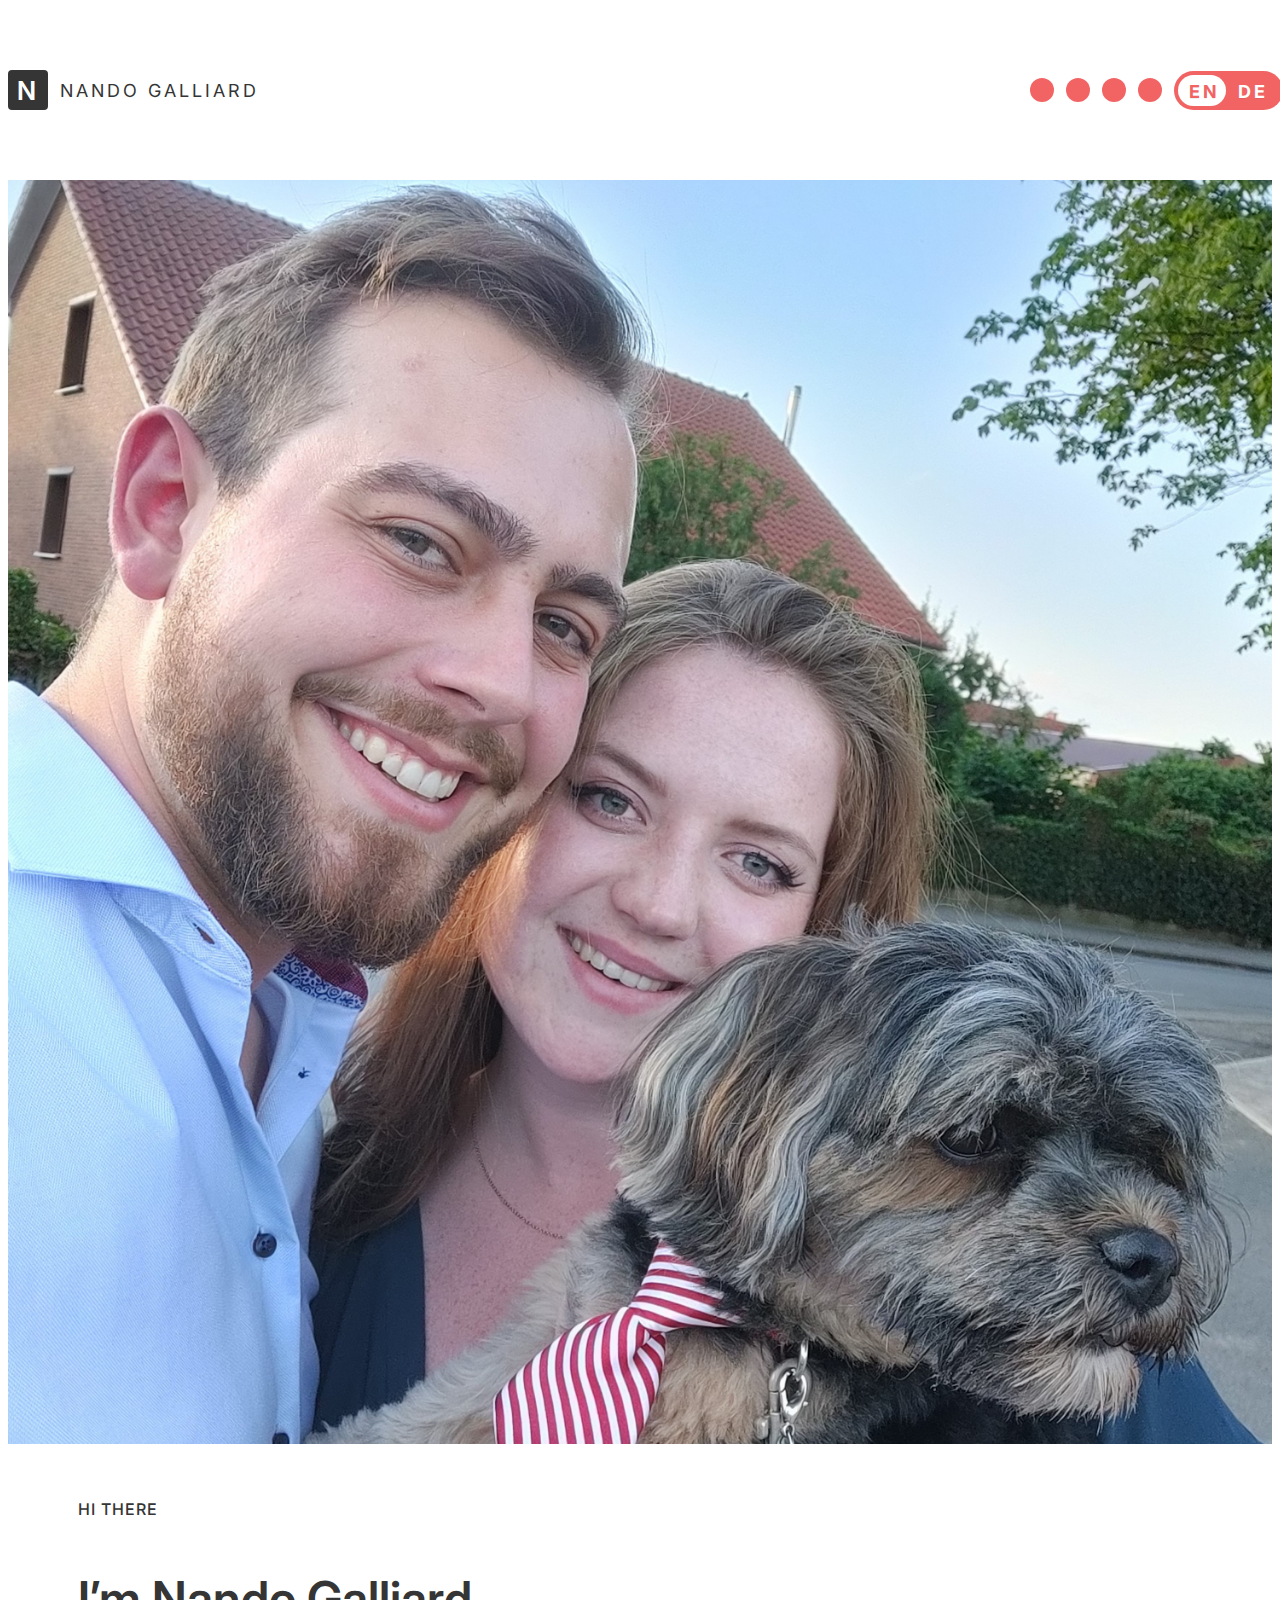
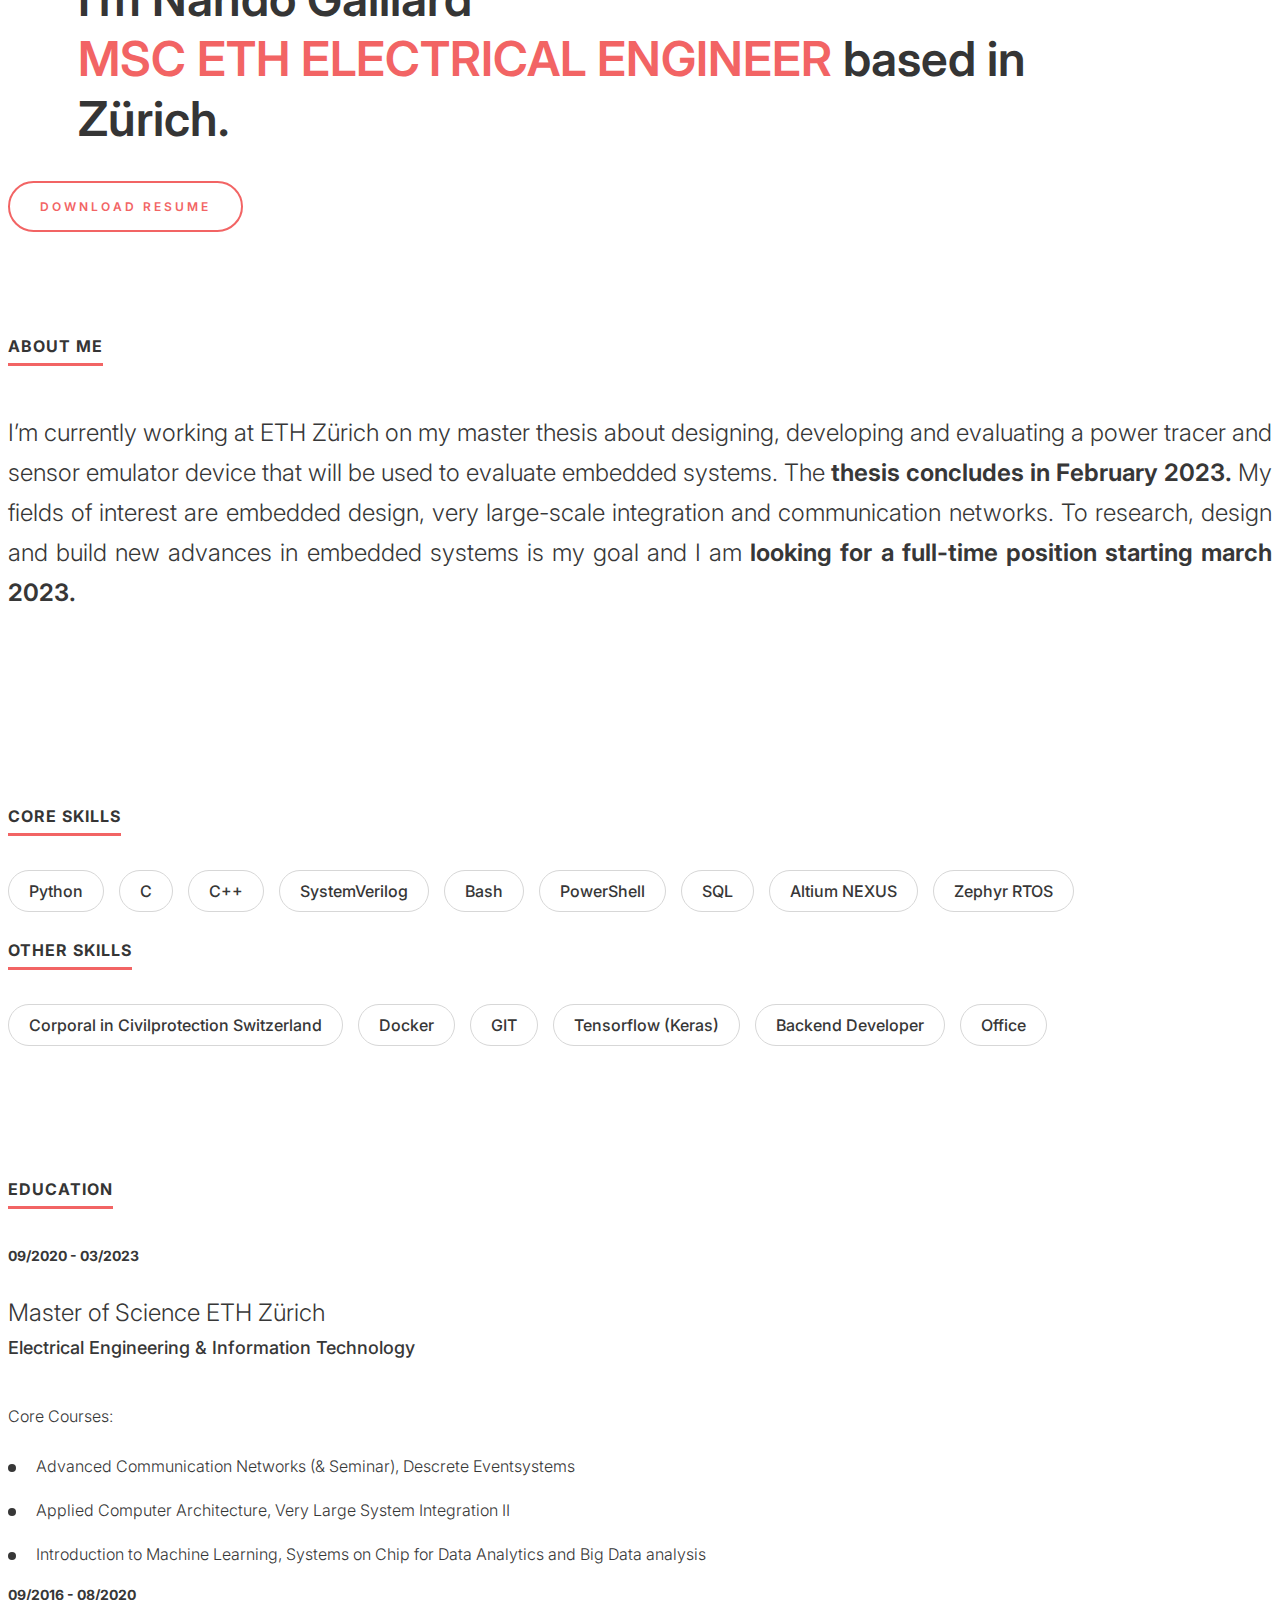
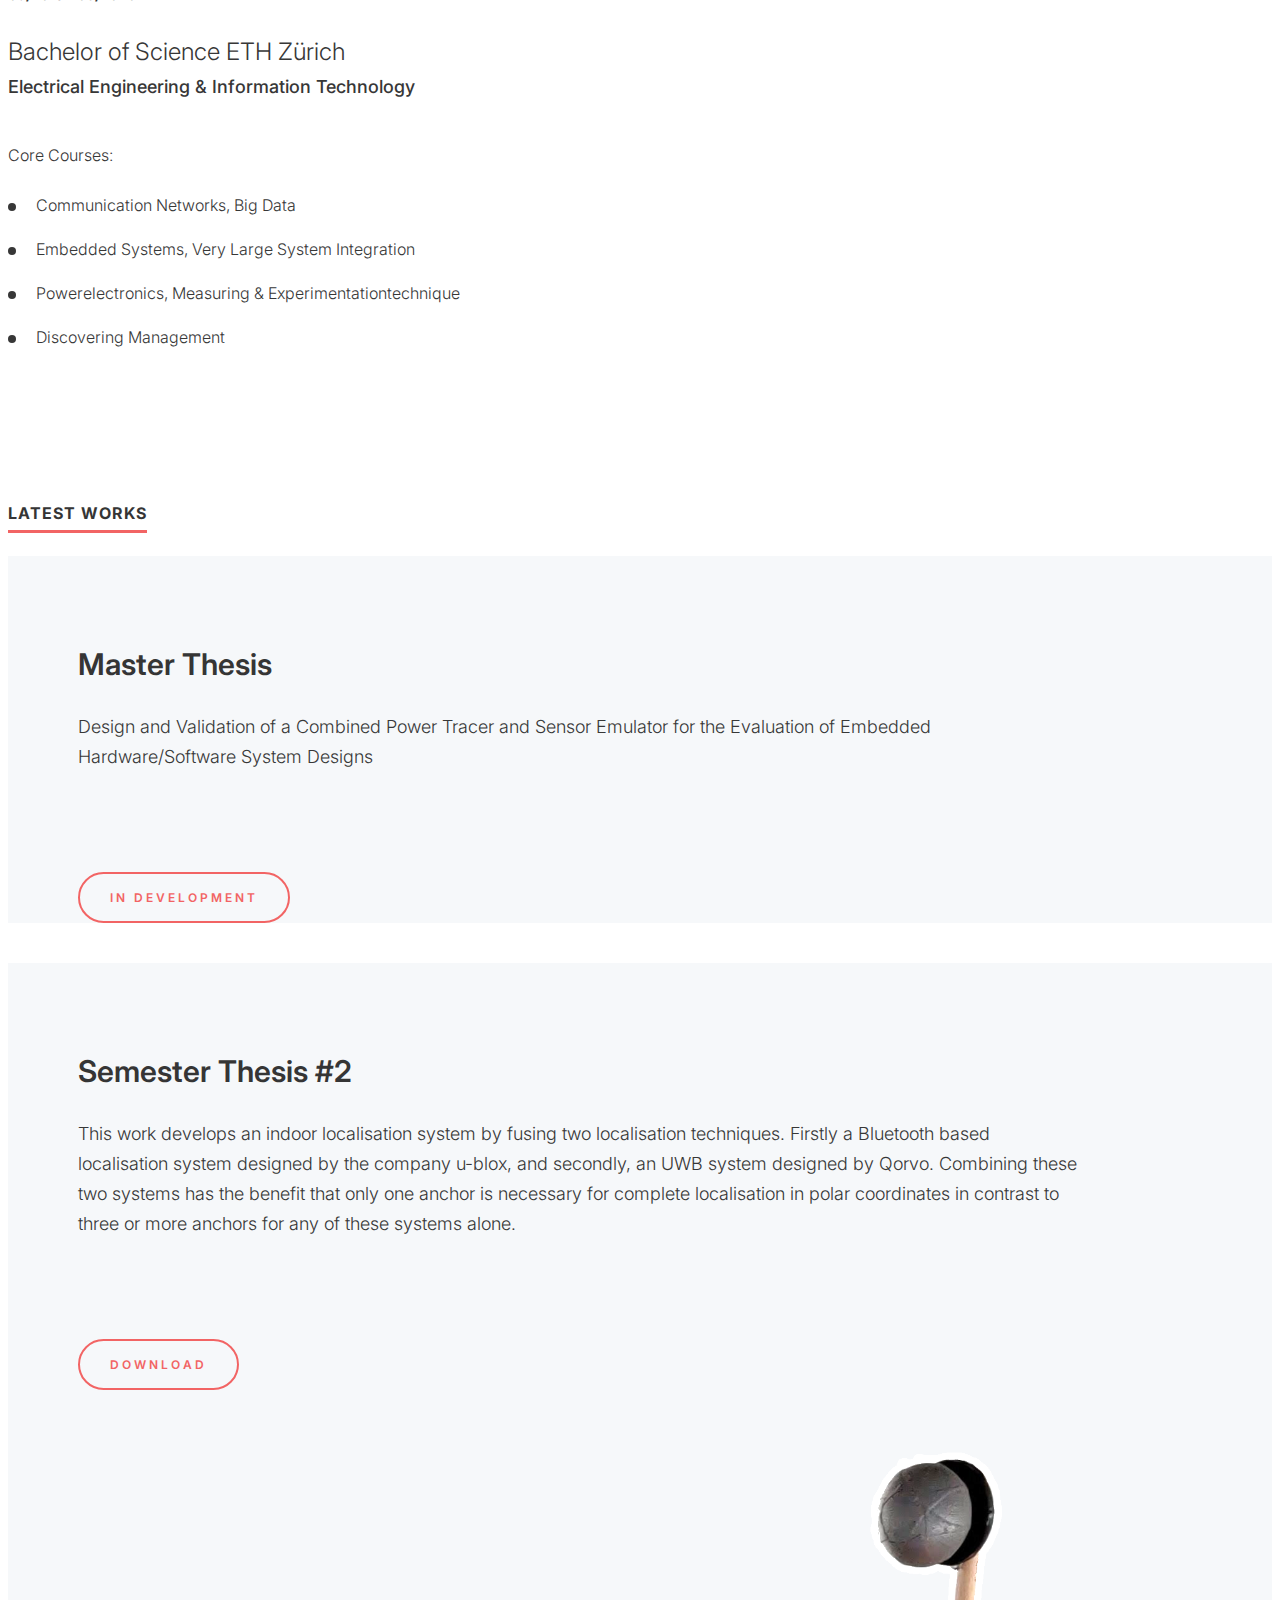
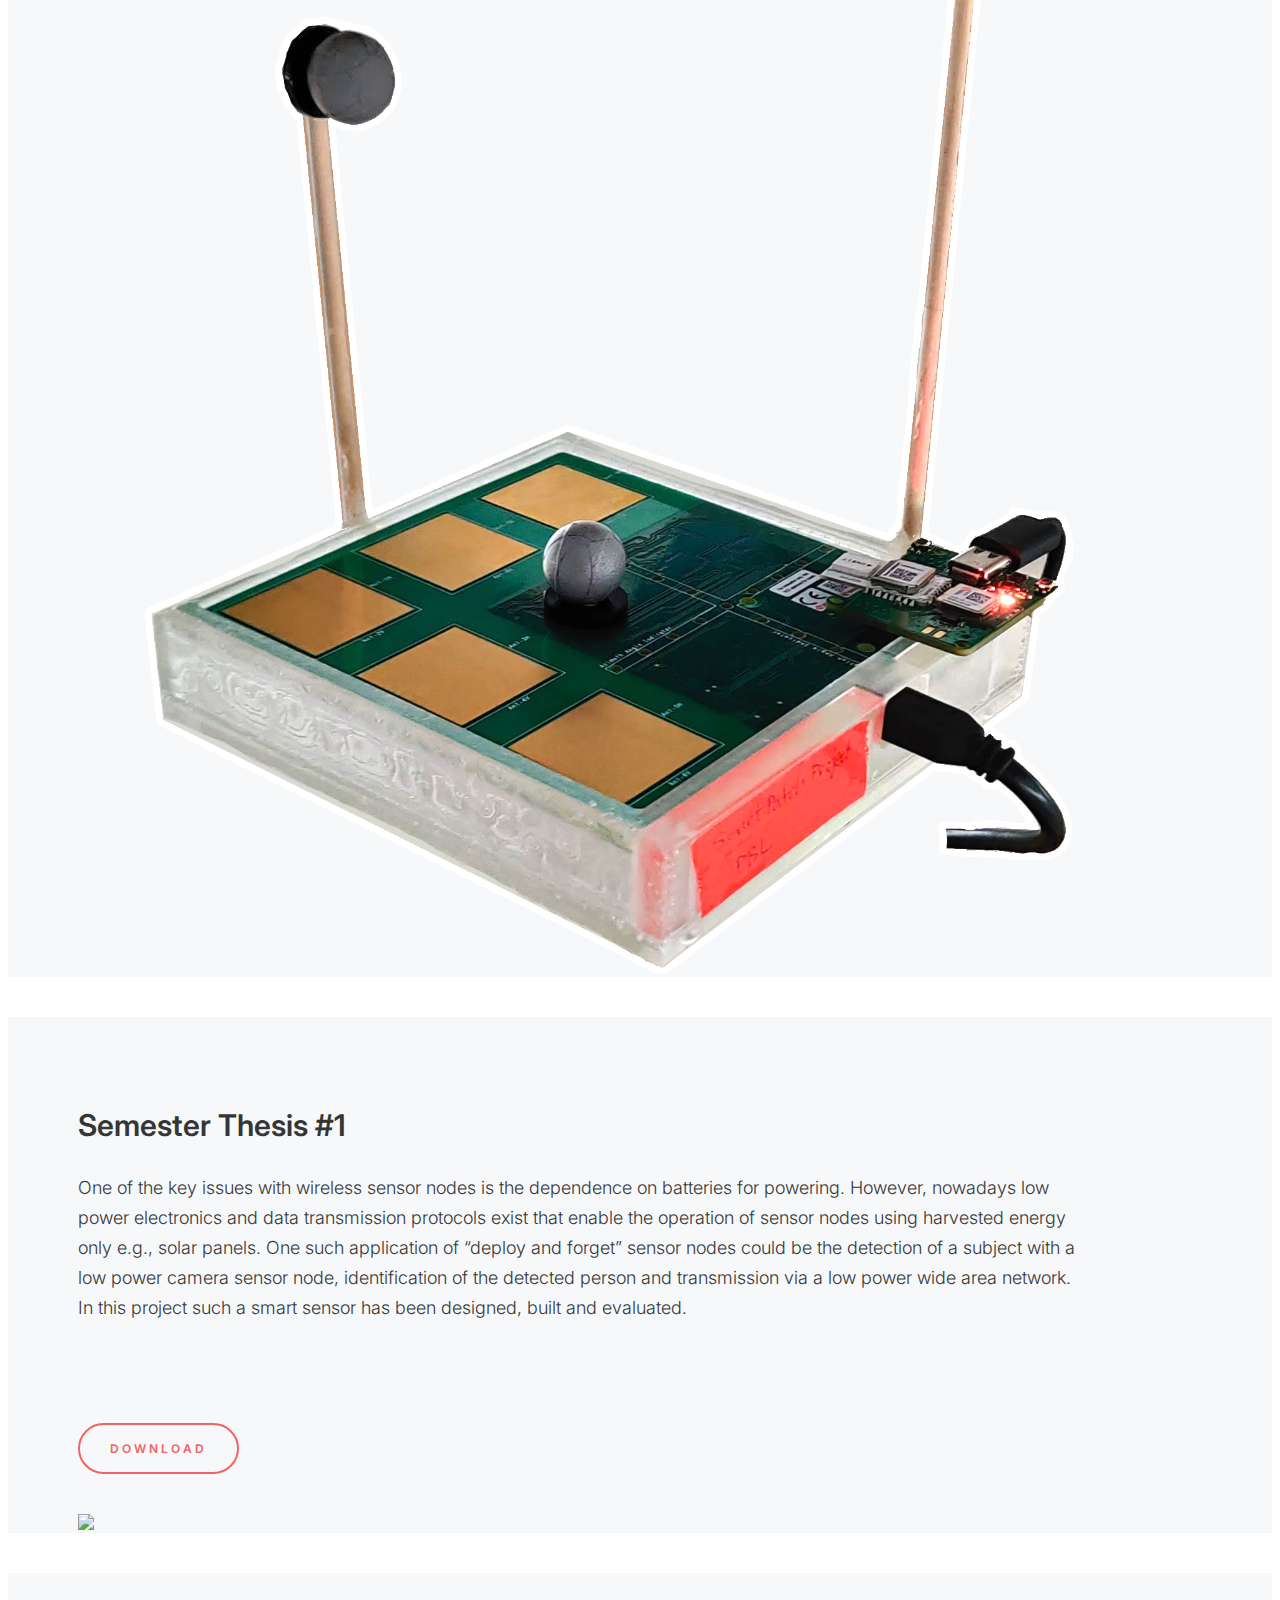
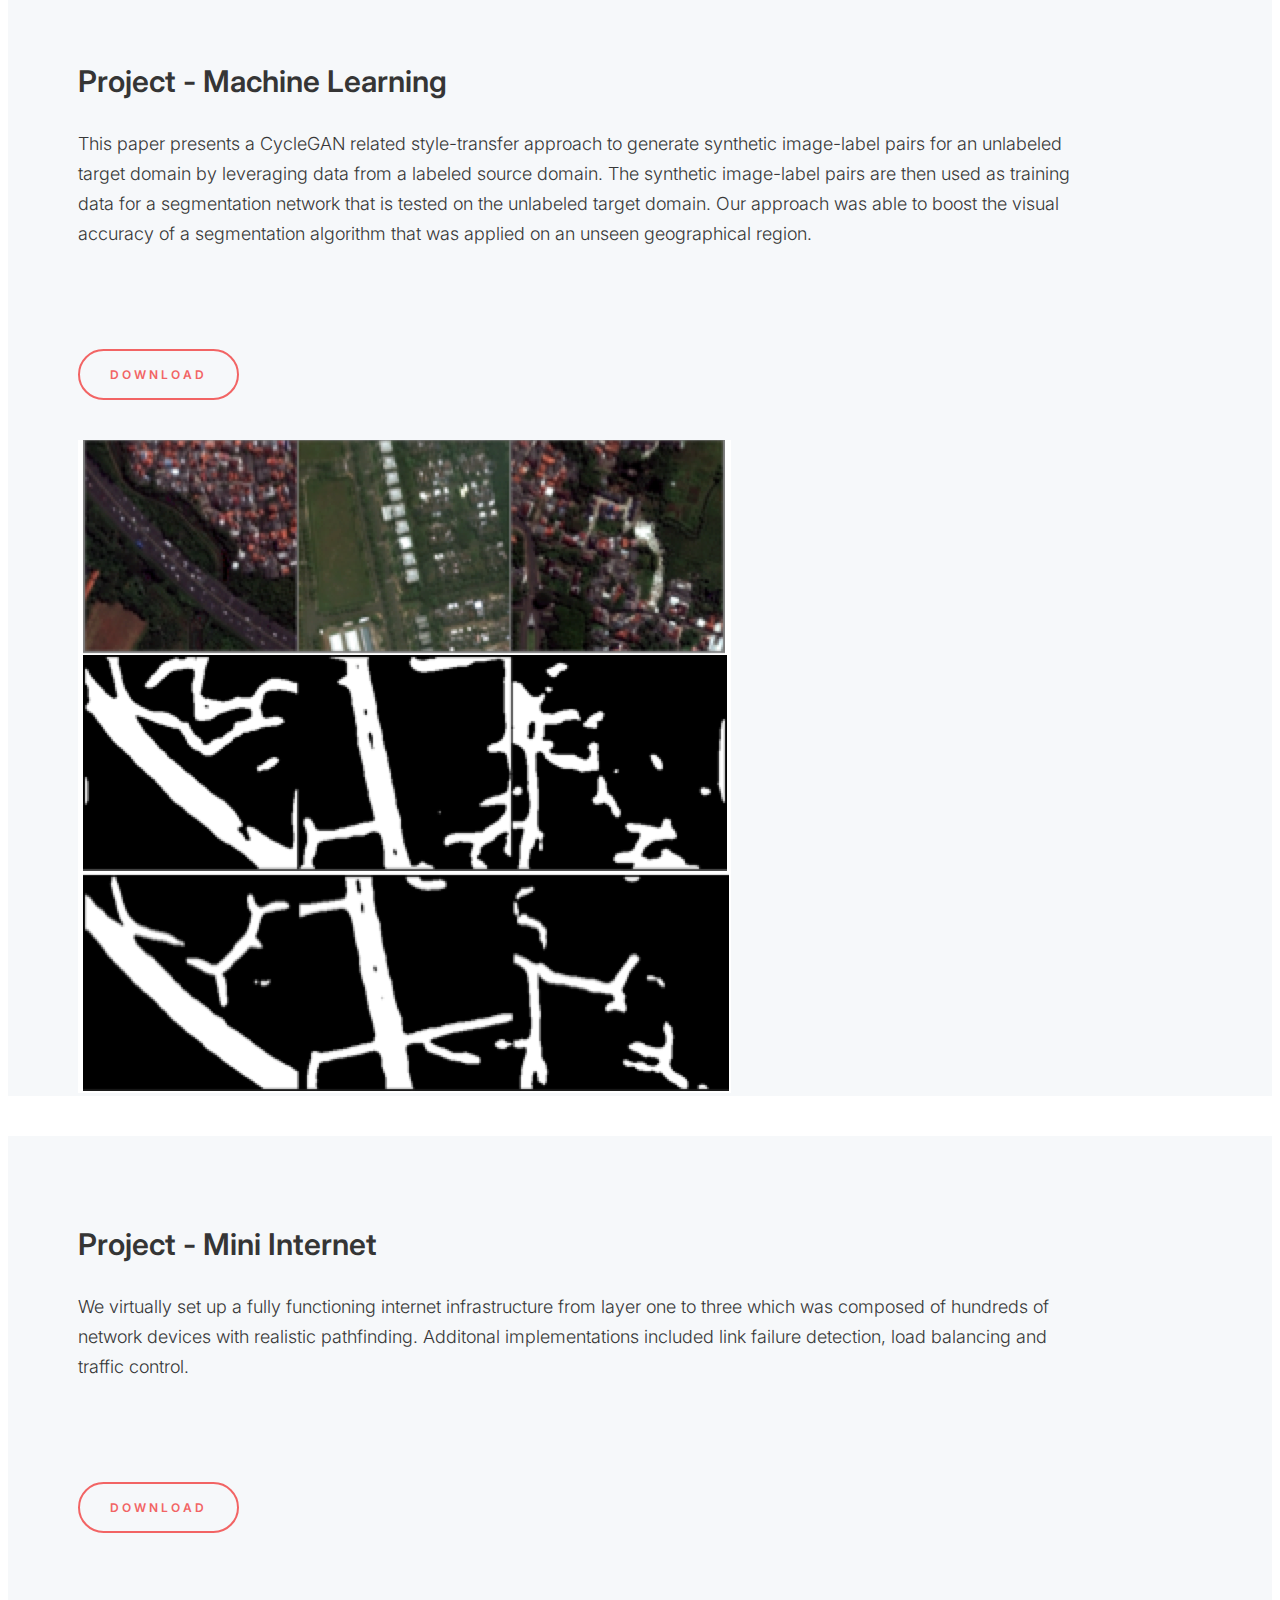
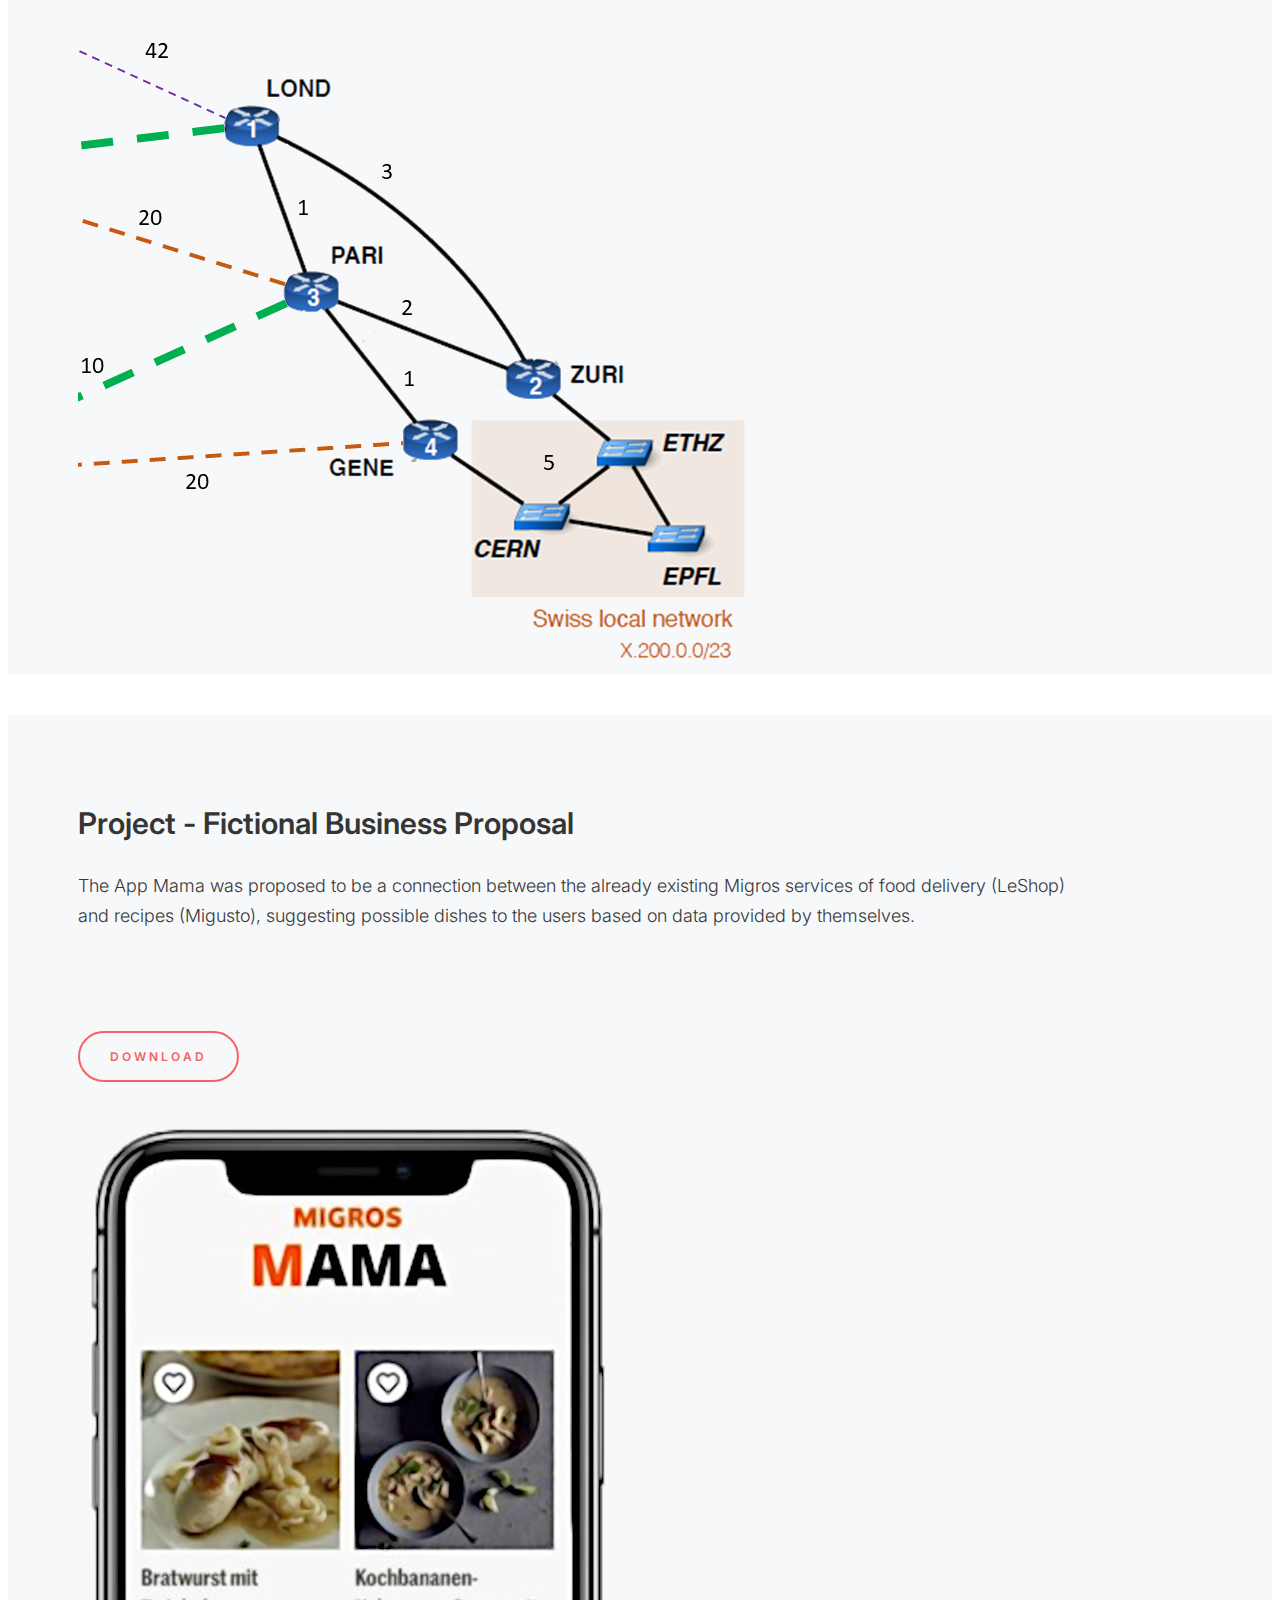
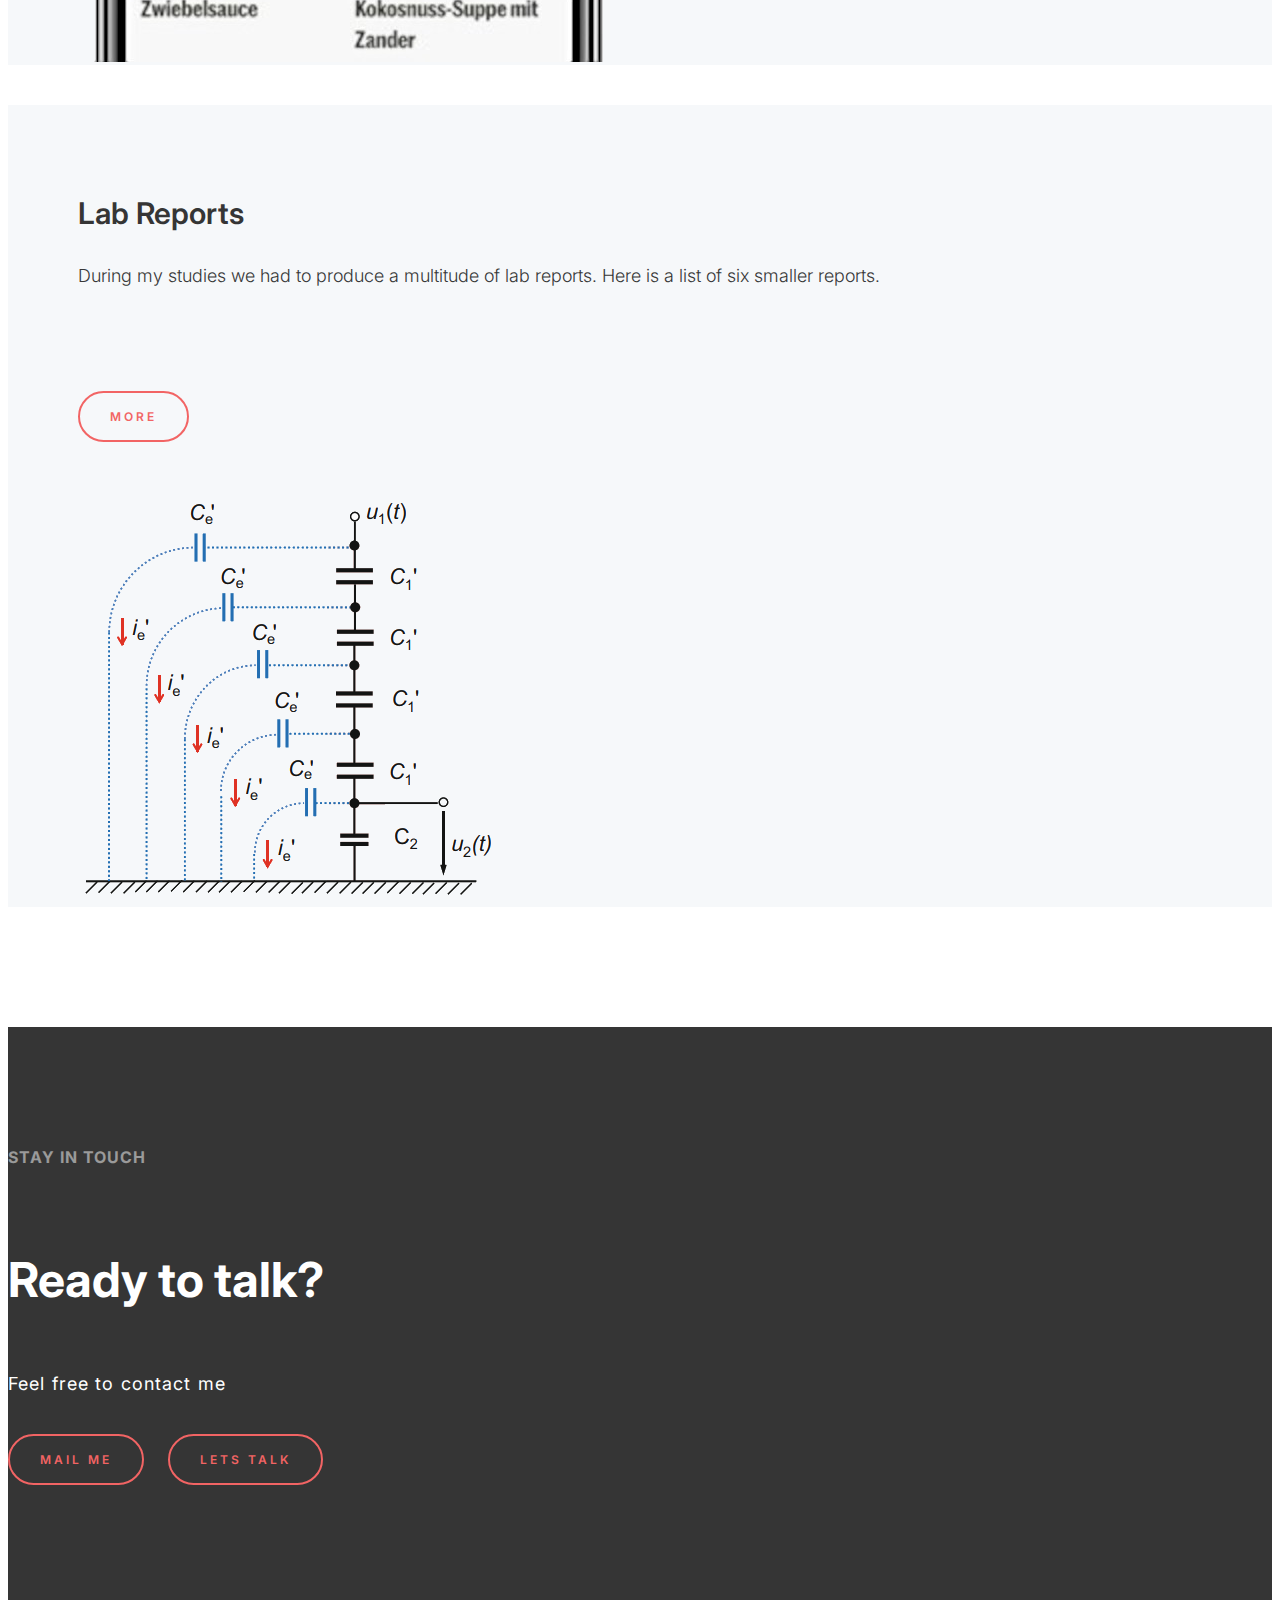
==== index.html @ 60638570 "René 51%" ====
<!doctype html>
<html lang="en" class="notranslate" translate="no">

<head>
  <!-- Required meta tags -->
  <meta charset="utf-8">
  <meta name="viewport" content="width=device-width, initial-scale=1">
  <meta name="google" content="notranslate" />
  <!-- Google Fots -->
  <link rel="preconnect" href="https://fonts.googleapis.com">
  <link rel="preconnect" href="https://fonts.gstatic.com" crossorigin>
  <link href="https://fonts.googleapis.com/css2?family=Inter:wght@100;200;300;400;500;600;700;800;900&display=swap"
    rel="stylesheet">
  <!-- Remixicon Icon -->
  <link href="https://cdn.jsdelivr.net/npm/remixicon@2.5.0/fonts/remixicon.css" rel="stylesheet">
  <!-- Remixicon Icon -->
  <!-- Bootstrap CSS -->
  <link href="https://cdn.jsdelivr.net/npm/bootstrap@5.0.2/dist/css/bootstrap.min.css" rel="stylesheet"
    integrity="sha384-EVSTQN3/azprG1Anm3QDgpJLIm9Nao0Yz1ztcQTwFspd3yD65VohhpuuCOmLASjC" crossorigin="anonymous">
  <link href="https://unpkg.com/aos@2.3.1/dist/aos.css" rel="stylesheet">
  <!-- Main CSS -->
  <link href="assets/css/main.css" rel="stylesheet">


  <title>Nando Galliard</title>
  <link rel="icon" href="assets/images/N_logo.png">
</head>

<body class="notranslate">

  <!-- header -->
  <header class="ds-header" id="site-header">
    <div class="container">
      <div class="ds-header-inner">
        <!-- logo -->
        <a href="index.html" class="ds-logo">
          <!-- <figure><img src="assets/images/N_logo.png"></figure> -->
          <span>N</span>Nando&nbsp;Galliard
        </a>
        <!-- logo -->
        <!-- social -->
        <ul class="ds-social">
          <li><a href="mailto:nando.galliard@hotmail.com" target="_blank" title="Mail to nando.galliad@hotmail.com"><i
                class="ri-mail-line"></i></a></li>
          <li><a href="tel:+41793494313" title="Call at +41 79 349 43 13"><i class="ri-cellphone-line"></i></a></li>
          <li><a href="https://github.com/nandogalliard" target="_blank" title="Github"><i
                class="ri-github-fill"></i></a></li>
          <!-- <li><a href="#" target="_blank"><i class="ri-stack-overflow-line"></i></a></li> -->
          <li><a href="https://www.linkedin.com/in/nando-galliard/" target="_blank" title="Linkedin"><i
                class="ri-linkedin-fill"></i></a></li>
          <li class="switch" title="Language">
            <input id="language-toggle" class="check-toggle check-toggle-round-flat" type="checkbox">
            <label for="language-toggle"></label>
            <span class="on">EN</span>
            <span class="off">DE</span>
          </li>
        </ul>
        <!-- social -->
      </div>
    </div>
  </header>
  <!-- header -->
  <!-- banner -->
  <div class="ds-banner">
    <div class="container">
      <div class="row">
        <div class="col-12 col-sm-12 col-md-5 col-lg-5 col-xl-5 col-xxl-5">
          <figure>
            <img src="assets/images/profile-image.jpg">
          </figure>
        </div>
        <div class="col-12 col-sm-12 col-md-7 col-lg-7 col-xl-7 col-xxl-7" position="relative">
          <section>
            <div class="contentenglish">
              <h1>
                <span>HI THERE</span>
                I’m Nando&nbsp;Galliard <br> <em>MSC&nbsp;ETH ELECTRICAL ENGINEER</em> based in Zürich.
              </h1>

            </div>
            <div class="contentdeutsch">
              <h1>
                <span>WILLKOMMEN</span>
                Ich bin Nando&nbsp;Galliard <br> <em>MSC&nbsp;ETH ELEKTRO INGENIEUR</em> aus Zürich.
              </h1>
            </div>

            <!-- 
                <ul class="ds-numbervalulist">
                  <li>
                    <strong>6+</strong>
                    <span>Experience</span>
                  </li>
                  <li>
                    <strong>89</strong>
                    <span>Projects</span>
                  </li>
                  <li>
                    <strong>52</strong>
                    <span>Happy Clients</span>
                  </li>
                </ul>
                -->
          </section>

          <div class="contentenglish">
            <div class="ds-button-sec text-center ds-button-margin-bottom">
              <a valign="bottom" href="assets/pdf/Nando_Galliard_CV_English.pdf" class="ds-button"
                target="_blank">Download Resume</a>
            </div>
          </div>
          <div class="contentdeutsch">
            <div class="ds-button-sec text-center ds-button-margin-bottom">
              <a href="assets/pdf/Nando_Galliard_CV_Deutsch.pdf" class="ds-button" target="_blank">Lebenslauf
                herunterladen</a>
            </div>
          </div>
        </div>
      </div>
    </div>
  </div>
  <!-- banner -->

  <!-- about -->
  <div class="ds-about-section">
    <div class="container">
      <section>
        <div class="contentenglish">
          <h2 class="ds-heading">About Me</h2>
          <p>I’m currently working at ETH Zürich on my master thesis about designing, developing and evaluating a power
            tracer and sensor emulator device that will be used to evaluate embedded systems.
            The <b class="thick">thesis concludes in February 2023.</b> My fields of interest are embedded design, very
            large-scale integration and communication networks. To research, design and build new advances in embedded
            systems is my goal and I am
            <b class="thick">looking for a full-time position starting march 2023.</b>
          </p>
          <!-- <div class="ds-button-sec text-center">
            <a href="assets/pdf/Nando_Galliard_CV_English.pdf" class="ds-button" target="_blank">Download Resume</a>
          </div>-->
        </div>
        <div class="contentdeutsch">
          <h2 class="ds-heading">Über mich</h2>
          <p>Zurzeit arbeite ich an der ETH Zürich an meiner Masterarbeit über das Design, die Entwicklung und die
            Evaluierung eines Power Tracers und eines Sensoremulators, der zur Evaluierung eingebetteter Systeme
            verwendet wird. <b class="thick">Abschluss der Arbeit ist Februar 2023.</b> Meine
            Interessengebiete sind eingebettetes Design, very large system integration und
            Kommunikationsnetzwerke. Neue Fortschritte im Bereich der eingebetteten Systeme zu erforschen und zu
            entwickeln ist mein Ziel, und ich <b class="thick">suche eine Vollzeitstelle ab März 2023.</b>
          </p>
          <!-- Sport, Hobbys, Freizit -->
          <!-- <div class="ds-button-sec text-center">
            <a href="assets/pdf/Nando_Galliard_CV_Deutsch.pdf" class="ds-button" target="_blank">Lebenslauf
              herunterladen</a>
          </div> -->
        </div>
      </section>
    </div>
  </div>
  <!-- about -->

  <!--  Skills -->
  <div class="ds-skills-section">
    <div class="container">

      <div class="row">
        <div class="col-12 col-sm-12 col-md-6 col-lg-6 col-xl-6 col-xxl-6">
          <div class="contentenglish">
            <h2 class="ds-heading">Core Skills</h2>
            <ul class="ds-skills-list">
              <li>Python</li>
              <li>C</li>
              <li>C++</li>
              <li>SystemVerilog</li>
              <li>Bash</li>
              <li>PowerShell</li>
              <li>SQL</li>
              <li>Altium NEXUS</li>
              <li>Zephyr RTOS</li>
            </ul>
          </div>
          <div class="contentdeutsch">
            <h2 class="ds-heading">Kernkompetenzen</h2>
            <ul class="ds-skills-list">
              <li>Python</li>
              <li>C</li>
              <li>C++</li>
              <li>SystemVerilog</li>
              <li>Bash</li>
              <li>PowerShell</li>
              <li>SQL</li>
              <li>Altium NEXUS</li>
              <li>Zephyr RTOS</li>
            </ul>
          </div>
        </div>
        <div class="col-12 col-sm-12 col-md-6 col-lg-6 col-xl-6 col-xxl-6">
          <div class="contentenglish">

            <h2 class="ds-heading">Other Skills</h2>
            <ul class="ds-skills-list">
              <li>Corporal in Civilprotection Switzerland</li>
              <li>Docker</li>
              <li>GIT</li>
              <li>Tensorflow (Keras)</li>
              <li>Backend Developer</li>
              <li>Office</li>
            </ul>
          </div>
          <div class="contentdeutsch">

            <h2 class="ds-heading">Andere Fähigkeiten</h2>
            <ul class="ds-skills-list">
              <li>Korporal im Schweizer Zivildienst</li>
              <li>Docker</li>
              <li>GIT</li>
              <li>Tensorflow (Keras)</li>
              <li>Backend Entwickler</li>
              <li>Office</li>
            </ul>
          </div>
        </div>
      </div>
    </div>
  </div>
  <!--  Skills -->

  <!-- Experience -->
  <div class="ds-experience-section">
    <div class="container">
      <div class="contentenglish">
        <h2 class="ds-heading">Education</h2>
        <div class="row ds-experience-list">
          <div class="col-12 col-sm-12 col-md-6 col-lg-6 col-xl-6 col-xxl-6">
            <section>
              <span class="ds-year">09/2020 - 03/2023</span>
              <h3 class="ds-officename">Master of Science ETH Zürich</h3>
              <span class="ds-department">Electrical Engineering & Information Technology</span>
              <p>Core Courses:</p>
              <ul>
                <li>Advanced Communication Networks (& Seminar), Descrete Eventsystems</li>
                <li>Applied Computer Architecture, Very Large System Integration II</li>
                <li>Introduction to Machine Learning, Systems on Chip for Data Analytics and Big Data analysis</li>
              </ul>
            </section>
          </div>
          <div class="col-12 col-sm-12 col-md-6 col-lg-6 col-xl-6 col-xxl-6">
            <section>
              <span class="ds-year">09/2016 - 08/2020</span>
              <h3 class="ds-officename">Bachelor of Science ETH Zürich</h3>
              <span class="ds-department">Electrical Engineering & Information Technology</span>
              <p>Core Courses:</p>
              <ul>
                <li>Communication Networks, Big Data</li>
                <li>Embedded Systems, Very Large System Integration</li>
                <li>Powerelectronics, Measuring & Experimentationtechnique</li>
                <li>Discovering Management</li>
              </ul>
            </section>
          </div>
        </div>
      </div>
      <div class="contentdeutsch">
        <h2 class="ds-heading">Bildung</h2>
        <div class="row ds-experience-list">
          <div class="col-12 col-sm-12 col-md-6 col-lg-6 col-xl-6 col-xxl-6">
            <section>
              <span class="ds-year">09/2020 - 03/2023</span>
              <h3 class="ds-officename">Master of Science ETH Zürich</h3>
              <span class="ds-department">Elektrotechnik und Informationstechnologie</span>
              <p>Kernkurse:</p>
              <ul>
                <li>Fortgeschrittene Kommunikationsnetze (& Seminar), Diskrete Ereignissysteme</li>
                <li>Angewandte Computerarchitektur, Integration sehr großer Systeme (VLSI) II</li>
                <li>Einführung in maschinelles Lernen, Systems on Chip für Datenanalyse und Big Data Analyse</li>
              </ul>
            </section>
          </div>
          <div class="col-12 col-sm-12 col-md-6 col-lg-6 col-xl-6 col-xxl-6">
            <section>
              <span class="ds-year">09/2016 - 08/2020</span>
              <h3 class="ds-officename">Bachelor of Science ETH Zürich</h3>
              <span class="ds-department">Elektrotechnik und Informationstechnologie</span>
              <p>Kernkurse:</p>
              <ul>
                <li>Kommunikationsnetze, Big Data</li>
                <li>Eingebettete Systeme, Integration sehr großer Systeme (VLSI)</li>
                <li>Leistungselektronik, Mess- und Versuchstechniktechnik</li>
                <li>Entdeckung des Managements</li>
              </ul>
            </section>
          </div>
        </div>
      </div>
    </div>
  </div>
  <!-- Experience -->

  <!--  Work -->
  <div class="ds-work-section">
    <div class="container">
      <div class="contentenglish">
        <h2 class="ds-heading">Latest works</h2>
      </div>
      <div class="contentdeutsch">
        <h2 class="ds-heading">Letzte Arbeiten</h2>
      </div>
      <div class="ds-work-list-section">
        <div class="ds-work-list">
          <div class="row">
            <div class="col-12 col-sm-12 col-md-7 col-lg-7 col-xl-7 col-xxl-7">
              <section>
                <div class="contentenglish">
                  <h3 class="ds-work-tilte">Master Thesis</h3>
                  <p>Design and Validation of a Combined Power Tracer and Sensor Emulator for the Evaluation of Embedded
                    Hardware/Software System Designs</p>
                  <a href="index.html" class="ds-button" target="_blank">In development</a>
                </div>
                <div class="contentdeutsch">
                  <h3 class="ds-work-tilte">Masterarbeit</h3>
                  <p>Entwurf und Validierung eines kombinierten Power Tracer und Sensor-Emulators für die Evaluierung
                    von eingebetteten Hardware/Software-Systementwürfen</p>
                  <a href="index.html" class="ds-button" target="_blank">In Entwicklung</a>
                </div>
              </section>
            </div>
            <div class="col-12 col-sm-12 col-md-5 col-lg-5 col-xl-5 col-xxl-5">
              <!-- <figure><img src="assets/images/work-1.jpg"></figure> -->
            </div>
          </div>
        </div>
        <div class="ds-work-list">
          <div class="row">
            <div class="col-12 col-sm-12 col-md-7 col-lg-7 col-xl-7 col-xxl-7">
              <section>
                <div class="contentenglish">
                  <h3 class="ds-work-tilte">Semester Thesis #2</h3>
                  <p>This work develops an indoor localisation system by fusing two localisation techniques.
                    Firstly a Bluetooth based localisation system designed by the company u-blox, and secondly, an UWB
                    system designed by Qorvo.
                    Combining these two systems has the benefit that only one anchor is necessary for complete
                    localisation in polar coordinates in contrast to three or more anchors for any of these systems
                    alone.
                  </p>
                  <a href="assets/pdf/FS2022_Semesterthesis_Report_Nando_Galliard_Sensor_Fusion_Indoor_Localisation.pdf"
                    class="ds-button" target="_blank">Download</a>
                </div>
                <section>
                  <div class="contentdeutsch">
                    <h3 class="ds-work-tilte">Semesterarbeit #2</h3>
                    <p>In dieser Arbeit wird ein Lokalisierungssystem für Innenräume entwickelt, das zwei
                      Lokalisierungstechniken miteinander verbindet.
                      Erstens ein Bluetooth-basiertes Lokalisierungssystem, das von der Firma u-blox entwickelt wurde,
                      und zweitens ein UWB
                      System, das von Qorvo entwickelt wurde.
                      Die Kombination dieser beiden Systeme hat den Vorteil, dass nur ein Anker für eine vollständige
                      Lokalisierung in Polarkoordinaten benötigt wird, im Gegensatz zu drei oder mehr Ankern für jedes
                      dieser Systeme allein.
                    </p>
                    <a href="assets/pdf/FS2022_Semesterthesis_Report_Nando_Galliard_Sensor_Fusion_Indoor_Localisation.pdf"
                      class="ds-button" target="_blank">Herunterladen</a>
                  </div>
                </section>
            </div>
            <div class="col-12 col-sm-12 col-md-5 col-lg-5 col-xl-5 col-xxl-5">
              <figure><img src="assets/images/Anchor_Setup_1x1_brighter.png"></figure>
            </div>
          </div>
        </div>
        <div class="ds-work-list">
          <div class="row">
            <div class="col-12 col-sm-12 col-md-7 col-lg-7 col-xl-7 col-xxl-7">
              <section>
                <div class="contentenglish">
                  <h3 class="ds-work-tilte">Semester Thesis #1</h3>
                  <p>
                    One of the key issues with wireless sensor nodes is the dependence on batteries for powering.
                    However, nowadays low power electronics and data transmission protocols exist that enable the
                    operation of sensor nodes using harvested energy only e.g., solar panels.
                    One such application of “deploy and forget” sensor nodes could be the detection of a subject with a
                    low power camera sensor node,
                    identification of the detected person and transmission via a low power wide area network.
                    In this project such a smart sensor has been designed, built and evaluated.</p>
                  <a href="assets/pdf/HS2021_ST_Galliard_Nando_Final_Report.pdf" class="ds-button"
                    target="_blank">Download</a>
                </div>
                <div class="contentdeutsch">
                  <h3 class="ds-work-tilte">Semesterarbeit #1</h3>
                  <p>
                    Eines der Hauptprobleme bei drahtlosen Sensorknoten ist die Abhängigkeit von Batterien für die
                    Energieversorgung.
                    Heutzutage gibt es jedoch stromsparende Elektronik und Datenübertragungsprotokolle, die den Betrieb
                    von Sensorknoten nur mit selbst gewonnener Energie, z.B. von Sonnenkollektoren.
                    Eine solche Anwendung von "deploy and forget"-Sensorknoten könnte die Erkennung eines Objekts mit
                    einem Kamera-Sensorknoten mit geringem Stromverbrauch, die Identifizierung der erkannten Person und
                    die Übertragung über ein Weitverkehrsnetz mit geringem Stromverbrauch. In diesem Projekt wurde ein
                    solcher intelligenter Sensor entworfen, gebaut und evaluiert.</p>
                  <a href="assets/pdf/HS2021_ST_Galliard_Nando_Final_Report.pdf" class="ds-button"
                    target="_blank">Herunterladen</a>
                </div>
              </section>
            </div>
            <div class="col-12 col-sm-12 col-md-5 col-lg-5 col-xl-5 col-xxl-5">
              <figure><img src="assets/images/cleaned_wo_antenna.png"></figure>
            </div>
          </div>
        </div>
        <div class="ds-work-list">
          <div class="row">
            <div class="col-12 col-sm-12 col-md-7 col-lg-7 col-xl-7 col-xxl-7">
              <section>
                <div class="contentenglish">
                  <h3 class="ds-work-tilte">Project - Machine Learning</h3>
                  <p>This paper presents a CycleGAN related style-transfer approach to generate synthetic image-label
                    pairs for an unlabeled target domain by leveraging data from a labeled
                    source domain. The synthetic image-label pairs are then
                    used as training data for a segmentation network that is
                    tested on the unlabeled target domain. Our approach was
                    able to boost the visual accuracy of a segmentation algorithm that was applied on an unseen
                    geographical region.
                  </p>
                  <a href="assets/pdf/Land_Use_and_Land_Cover_Mapping.pdf" class="ds-button"
                    target="_blank">Download</a>
                </div>
                <div class="contentdeutsch">
                  <h3 class="ds-work-tilte">Project - Machine Learning</h3>
                  <p>In diesem Beitrag wird ein mit CycleGAN verwandter Style-Transfer-Ansatz vorgestellt, mit dem
                    synthetische Bild-Label-Paare für eine unbeschriftete Zieldomäne durch die Nutzung von Daten aus
                    einer
                    beschrifteten Quelldomäne erzeugt werden. Die synthetischen Bild-Label-Paare werden dann als
                    Trainingsdaten für ein Segmentierungsnetzwerk verwendet, das auf der unmarkierten Zieldomäne
                    getestet
                    wird. Unser Ansatz war im Stande die visuelle Genauigkeit eines Segmentierungsalgorithmus zu
                    verbessern,
                    der auf eine unbekannte geografischen Region angewendet wurde.
                  </p>
                  <a href="assets/pdf/Land_Use_and_Land_Cover_Mapping.pdf" class="ds-button"
                    target="_blank">Herunterladen</a>
                </div>
              </section>
            </div>
            <div class="col-12 col-sm-12 col-md-5 col-lg-5 col-xl-5 col-xxl-5">
              <figure><img src="assets/images/synth_res.png"></figure>
            </div>
          </div>
        </div>
        <div class="ds-work-list">
          <div class="row">
            <div class="col-12 col-sm-12 col-md-7 col-lg-7 col-xl-7 col-xxl-7">
              <section>
                <div class="contentenglish">
                  <h3 class="ds-work-tilte">Project - Mini Internet</h3>
                  <p>We virtually set up a fully functioning internet infrastructure from layer one to three which was
                    composed of hundreds of network devices with realistic pathfinding. Additonal implementations
                    included
                    link failure detection, load balancing and traffic control.</p>
                  <a href="assets/pdf/Building_mini_inet.pdf" class="ds-button" target="_blank">Download</a>
                </div>
                <div class="contentdeutsch">
                  <h3 class="ds-work-tilte">Project - Mini-Internet</h3>
                  <p>Wir haben virtuell eine voll funktionsfähige Internet-Infrastruktur von der ersten bis zur dritten
                    Schicht aufgebaut, die sich aus Hunderten von Netzwerkgeräten mit realistischer Pfadfindung besteht.
                    Zu den zusätzlichen Implementierungen gehören Erkennung von Verbindungsausfällen, Lastausgleich und
                    Verkehrssteuerung.</p>
                  <a href="assets/pdf/Building_mini_inet.pdf" class="ds-button" target="_blank">Herunterladen</a>
                </div>
              </section>
            </div>
            <div class="col-12 col-sm-12 col-md-5 col-lg-5 col-xl-5 col-xxl-5">
              <figure><img src="assets/images/WEIGHTSofCABLES.png"></figure>
            </div>
          </div>
        </div>
        <div class="ds-work-list">
          <div class="row">
            <div class="col-12 col-sm-12 col-md-7 col-lg-7 col-xl-7 col-xxl-7">
              <section>
                <div class="contentenglish">
                  <h3 class="ds-work-tilte">Project - Fictional Business Proposal</h3>
                  <p>The App Mama was proposed to be a connection between the already existing Migros services of food
                    delivery (LeShop) and recipes (Migusto), suggesting possible dishes to the users based on data
                    provided by themselves.</p>
                  <a href="assets/pdf/business_proposal.pdf" class="ds-button" target="_blank">Download</a>
                </div>
                <div class="contentdeutsch">
                  <h3 class="ds-work-tilte">Projekt - Fiktiver Geschäftsvorschlag</h3>
                  <p>Die App Mama wurde als Verbindung zwischen den bereits bestehenden Migros-Diensten für (LeShop) und
                    Rezepten (Migusto) zu sein, indem sie den Nutzern Gerichte vorschlägt, auf Basis der vom Nutzer
                    bereitgestellten Einkaufsdaten.</p>
                  <a href="assets/pdf/business_proposal.pdf" class="ds-button" target="_blank">Herunterladen</a>
                </div>
              </section>
            </div>
            <div class="col-12 col-sm-12 col-md-5 col-lg-5 col-xl-5 col-xxl-5">
              <figure><img src="assets/images/mama.png"></figure>
            </div>
          </div>
        </div>
      </div>
      <div class="ds-work-list">
        <div class="row">
          <div class="col-12 col-sm-12 col-md-7 col-lg-7 col-xl-7 col-xxl-7">
            <section>
              <div class="contentenglish">
                <h3 class="ds-work-tilte">Lab Reports</h3>
                <p>During my studies we had to produce a multitude of lab reports. Here is a list of six smaller
                  reports.
                </p>
                <a href="labreports.html" class="ds-button">More</a>
              </div>
              <div class="contentdeutsch">
                <h3 class="ds-work-tilte">Laborberichte</h3>
                <p>Während meines Studiums mussten wir eine Vielzahl von Laborberichten erstellen. Hier ist eine Liste
                  von
                  sechs kleineren Berichten.
                </p>
                <a href="labreports.html" class="ds-button">Mehr</a>
              </div>
            </section>
          </div>
          <div class="col-12 col-sm-12 col-md-5 col-lg-5 col-xl-5 col-xxl-5">
            <figure><img src="assets/images/KapST_KlausSchon.png"></figure>
          </div>
        </div>
      </div>
    </div>
  </div>
  </div>
  <!--  Work -->

  <!--  footer -->
  <footer class="ds-footer text-center">
    <div class="container">
      <section>
        <div class="contentenglish">
          <span>Stay in touch</span>
          <h4>Ready to talk?</h4>
          <p>Feel free to contact me</p>
          <a href="mailto:nando.galliard@hotmail.com" class="ds-button ds-twobutton-left"
            title="Mail an nando.galliard@hotmail.com">Mail Me</a>
          <a href="tel:+41793494313" class="ds-button ds-twobutton-right" title="Call at +41 79 349 43 13">Lets Talk</a>
        </div>
        <div class="contentdeutsch">
          <span>In Kontakt bleiben</span>
          <h4>Bereit zu reden?</h4>
          <p>Sie können mich gerne kontaktieren</p>
          <a href="mailto:nando.galliard@hotmail.com" class="ds-button ds-twobutton-left"
            title="Mail an nando.galliard@hotmail.com">Schreib mir</a>
          <a href="tel:+41793494313" class="ds-button ds-twobutton-right" title="Anrufen +41 79 349 43 13">Lass uns
            reden</a>
        </div>
      </section>
    </div>
  </footer>


  <script src="https://ajax.googleapis.com/ajax/libs/jquery/3.5.1/jquery.min.js"></script>
  <!-- Option 1: Bootstrap Bundle with Popper -->
  <script src="https://cdn.jsdelivr.net/npm/bootstrap@5.0.2/dist/js/bootstrap.bundle.min.js"
    integrity="sha384-MrcW6ZMFYlzcLA8Nl+NtUVF0sA7MsXsP1UyJoMp4YLEuNSfAP+JcXn/tWtIaxVXM"
    crossorigin="anonymous"></script>

  <!-- Option 2: Separate Popper and Bootstrap JS -->
  <!--
    <script src="https://cdn.jsdelivr.net/npm/@popperjs/core@2.9.2/dist/umd/popper.min.js" integrity="sha384-IQsoLXl5PILFhosVNubq5LC7Qb9DXgDA9i+tQ8Zj3iwWAwPtgFTxbJ8NT4GN1R8p" crossorigin="anonymous"></script>
    <script src="https://cdn.jsdelivr.net/npm/bootstrap@5.0.2/dist/js/bootstrap.min.js" integrity="sha384-cVKIPhGWiC2Al4u+LWgxfKTRIcfu0JTxR+EQDz/bgldoEyl4H0zUF0QKbrJ0EcQF" crossorigin="anonymous"></script>
    -->
  <script src="assets/js/main.js"></script>
</body>

</html>
---- assets/css/main.css ----
/*
Theme Name: Nando Galliard

  1. >>> Headr Style
  2. >>> Banner Style
  3. >>> About Style
  4. >>> Skills Style
  5. >>> Experience Style
  6. >>> Work Style
  7. >>> Footer Style

*/
/*--------------------------------------------------------------
>>> TABLE OF CONTENTS:
----------------------------------------------------------------*/
html {
  font-family: "Inter", sans-serif;
  background-color: #fff;
}
body {
  font-family: "Inter", sans-serif;
  overflow-x: hidden;
  background-color: #fff;
  font-weight: 400;
  font-style: normal;
  color: #373737;
  font-size: 14px;
}
a,
a:hover,
a:focus,
i,
input,
button,
input:focus,
.transition {
  text-decoration: none;
  outline: none;
  transition-delay: 0s;
  transition-duration: 0.4s;
  transition-property: all;
  transition-timing-function: ease;
  box-shadow: none;
}
a {
  color: rgb(53, 53, 53);
}
iframe {
  border: 0;
  outline: none;
}
::-moz-selection {
  background: rgb(53, 53, 53);
  text-shadow: none;
  color: #fff;
}
::selection {
  background: rgb(53, 53, 53);
  text-shadow: none;
  color: #fff;
}
img {
  max-width: 100%;
  border: none;
  outline: none;
  height: auto;
}
input,
textarea {
  border-radius: 0;
  resize: none;
}
ul {
  padding: 0;
  margin: 0;
}
@font-face {
  font-family: "Inter", sans-serif;
}
input:-webkit-autofill,
textarea:-webkit-autofill,
select:-webkit-autofill {
  background-color: transparent;
  background-image: none;
  color: rgb(53, 53, 53);
}
/* 1.2 Typography */
h1,
h2,
h3,
h4,
h5,
h6 {
  font-family: "Inter", sans-serif;
}
figure {
  margin: 0;
}
svg,
img {
  max-width: 100%;
  height: auto;
}

/*-----------------------------------------------------------------
  1. >>> Headr Style
----------------------------------------------------------------*/
.ds-header {
  position: fixed;
  top: 0;
  width: 100%;
  z-index: 5;
  background-color: #fff;
  padding: 70px 0;
  transition-delay: 0s;
  transition-duration: 0.4s;
  transition-property: all;
  transition-timing-function: ease;
}
.ds-header.ds-fixed-header {
  padding: 20px 0;
  box-shadow: 0px 0px 20px rgba(0, 0, 0, 0.25);
}
.ds-header-inner {
  display: flex;
  justify-content: space-between;
  align-items: center;
}
.ds-logo {
  text-transform: uppercase;
  font-size: 18px;
  letter-spacing: 3px;
  color: rgb(53, 53, 53);
  display: flex;
  align-items: center;
}
.ds-logo span {
  display: flex;
  align-items: center;
  justify-content: center;
  width: 40px;
  height: 40px;
  background-color: rgb(53, 53, 53);
  border-radius: 4px;
  color: #fff;
  font-size: 26px;
  font-weight: 600;
  text-align: center;
  margin-right: 12px;
}

.ds-logo figure {
  display: flex;
  align-items: center;
  justify-content: center;
  width: 40px;
  height: 40px;
  border-radius: 4px;
  margin-right: 12px;
}
.ds-logo:hover {
  color: rgb(54, 54, 54);
}

.ds-social {
  list-style: none;
  display: flex;
  align-items: center;
  flex-wrap: wrap;
}
.ds-social li {
  margin-left: 12px;
}
.ds-social li:first-child {
  margin-left: 0;
}
.ds-social li a {
  border-radius: 100%;
  color: #fff;
  width: 24px;
  height: 24px;
  background-color: #f26464;
  display: flex;
  justify-content: center;
  align-items: center;
  text-align: center;
  font-size: 16px;
}
.ds-social li a:hover {
  background-color: rgb(53, 53, 53);
  color: #fff;
}
/*-----------------------------------------------------------------
  2. >>> Banner Style
----------------------------------------------------------------*/
.ds-banner section {
  padding-left: 70px;
  padding-right: 100px;
}
.ds-banner section h1 span {
  display: block;
  text-transform: uppercase;
  letter-spacing: 1px;
  font-weight: 500;
  font-size: 16px;
  padding-bottom: 30px;
}
.ds-banner section h1 {
  font-weight: 600;
  font-size: 48px;
  line-height: 60px;
  color: rgb(53, 53, 53);
}

.ds-banner section h1 em {
  color: #f26464;
  font-style: normal;
}
.ds-numbervalulist {
  list-style: none;
  display: flex;
  align-items: center;
  flex-wrap: wrap;
  margin: 0;
  padding: 0;
  margin-top: 60px;
}
.ds-numbervalulist li {
  margin-right: 60px;
}
.ds-numbervalulist li:last-child {
  margin-right: 0;
}
.ds-numbervalulist strong {
  display: block;
  color: #f26464;
  font-size: 36px;
  font-weight: 800;
}
.ds-numbervalulist span {
  font-size: 16px;
  letter-spacing: 1px;
}
/*-----------------------------------------------------------------
  3. >>> About Style
----------------------------------------------------------------*/
.ds-about-section {
  padding-top: 60px;
  padding-bottom: 120px;
}
.ds-heading {
  display: inline-block;
  font-weight: 700;
  color: rgb(53, 53, 53);
  text-transform: uppercase;
  letter-spacing: 1px;
  font-size: 16px;
  border-bottom: 3px solid #f26464;
  padding-bottom: 7px;
  margin-bottom: 23px;
}
.ds-about-section p {
  text-align: justify;
  color: #373737;
  font-size: 24px;
  line-height: 40px;
  font-weight: 300;
  margin-bottom: 60px;
}
b.thick{
  font-weight: 650;
  /* color: #ff0000; */
}
.ds-button {
  display: inline-block;
  text-transform: uppercase;
  font-size: 12px;
  line-height: 13px;
  font-weight: 600;
  letter-spacing: 3px;
  color: #f26464;
  padding: 17px 30px;
  border: 2px solid #f26464;
  border-radius: 60px;
}
.ds-twobutton-left {
  margin-right: 10px;
}

.ds-twobutton-right {
  margin-left: 10px;
}

.ds-button-margin-bottom {
  margin-top: 30px;
  margin-bottom: 30px;
}

.ds-button-from-bottom {
  position:absolute;
  bottom: 0;
}

.ds-button:hover {
  background-color: #f26464;
  color: #fff;
}
.ds-arrow-button i {
  display: inline-block;
  vertical-align: middle;
}
/*-----------------------------------------------------------------
  4. >>> Skills Style
----------------------------------------------------------------*/
.ds-skills-section {
  padding-bottom: 105px;
}
.ds-skills-list {
  list-style: none;
  padding: 0;
  margin: 0;
  display: flex;
  flex-wrap: wrap;
  align-items: center;
  margin-top: 11px;
}
.ds-skills-list li {
  display: inline-block;
  color: #373737;
  font-size: 16px;
  padding: 10px 20px;
  background-color: #fff;
  border: 1px solid #d7d7d7;
  border-radius: 27px;
  margin-right: 15px;
  margin-bottom: 15px;
  font-weight: 500;
}

/*-----------------------------------------------------------------
  5. >>> Experience Style
----------------------------------------------------------------*/
.ds-experience-section {
  padding-bottom: 120px;
}
.ds-experience-list section {
  padding-right: 70px;
}
.ds-experience-list {
  padding-top: 15px;
}
.ds-officename {
  font-size: 24px;
  font-weight: 300;
  margin-bottom: 10px;
}
.ds-experience-list span {
  display: block;
}
span.ds-year {
  color: #373737;
  font-size: 14px;
  font-weight: 700;
  padding-bottom: 10px;
}
span.ds-department {
  color: #373737;
  font-weight: 500;
  font-size: 18px;
  padding-bottom: 30px;
}
.ds-experience-list p {
  font-size: 16px;
  line-height: 24px;
  font-weight: 300;
}
.ds-experience-list ul {
  list-style: none;
  padding: 0;
  margin: 0;
  padding-top: 10px;
}
.ds-experience-list ul li {
  font-size: 16px;
  line-height: 24px;
  font-weight: 300;
  padding-left: 28px;
  position: relative;
  margin-bottom: 20px;
}
.ds-experience-list ul li:before {
  content: "";
  position: absolute;
  left: 0;
  top: 10px;
  border-radius: 100%;
  width: 8px;
  height: 8px;
  background-color: #373737;
}
/*-----------------------------------------------------------------
  6. >>> Work Style
----------------------------------------------------------------*/
.ds-work-section {
  padding-bottom: 80px;
}
.ds-work-list {
  padding-left: 70px;
  padding-top: 40px;
  padding-right: 70px;
  background-color: #f6f8fa;
  margin-bottom: 40px;
}
.ds-work-list section {
  padding-top: 20px;
  padding-right: 120px;
  margin-bottom: 40px;
}
.ds-work-tilte {
  color: rgb(53, 53, 53);
  font-size: 30px;
  line-height: 36px;
  font-weight: 600;
  margin-bottom: 30px;
}
.ds-work-list p {
  font-weight: 300;
  font-size: 18px;
  line-height: 30px;
  margin-bottom: 80px;
}
.ds-work-list .ds-button {
  margin-top: 20px;
}

.ds-work-det-hed {
  padding-top: 30px;
  padding-bottom: 30px;
}
.ds-work-det-title {
  font-weight: 600;
  color: rgb(53, 53, 53);
  font-size: 48px;
  margin-bottom: 20px;
}
.ds-work-det-dep {
  display: block;
  font-weight: 600;
  color: rgb(53, 53, 53);
  font-size: 18px;
}
/* .ds-work-content-sec {
  padding: 100px 0;
} */
.ds-work-content-sec p {
  font-size: 18px;
  line-height: 36px;
  margin-bottom: 30px;
}
.ds-work-content-sec h2 {
  font-size: 30px;
  font-weight: 700;
  margin-bottom: 30px;
}
.ds-work-content-sec ul {
  list-style: none;
  padding: 0;
  margin: 0;
}
.ds-work-content-sec li {
  font-size: 18px;
  line-height: 36px;
  padding-left: 28px;
  position: relative;
  margin-bottom: 20px;
}
.ds-work-content-sec li:before {
  content: "";
  position: absolute;
  left: 0;
  top: 13px;
  border-radius: 100%;
  width: 8px;
  height: 8px;
  background-color: #373737;
}
/*-----------------------------------------------------------------
  7. >>> Footer Style
----------------------------------------------------------------*/
.ds-footer {
  background-color: rgb(53, 53, 53);
  padding: 120px 0;
}
.ds-footer section {
  padding-bottom: 97px;
}
.ds-footer section span {
  color: rgba(255, 255, 255, 0.5);
  text-transform: uppercase;
  font-weight: 700;
  font-size: 16px;
  letter-spacing: 1px;
  display: block;
  padding-bottom: 20px;
}
.ds-footer section h4 {
  color: #fff;
  font-size: 48px;
  font-weight: 700;
}
.ds-footer section p {
  letter-spacing: 1.13px;
  color: #fff;
  font-size: 18px;
  margin-bottom: 40px;
}
.ds-copyright {
  color: rgba(255, 255, 255, 0.5);
  letter-spacing: 1px;
  font-size: 16px;
}
.ds-copyright a {
  color: rgba(255, 255, 255, 0.5);
}
.ds-copyright a:hover {
  color: #f26464;
}

/*-------------------------------------------------------------------------------
 Responsive XS Style @media (max-width: 767px) 
-------------------------------------------------------------------------------*/
@media (max-width: 768px) {
  .ds-header,
  .ds-header.ds-fixed-header {
    padding: 15px 0;
  }
  .ds-banner,
  .ds-about-section,
  .ds-skills-section,
  .ds-experience-section,
  .ds-work-section,
  .ds-work-details-section {
    padding-left: 10px;
    padding-right: 10px;
  }
  .ds-logo {
    font-size: 0;
  }
  .ds-banner figure {
    padding: 30px 0;
  }
  .ds-banner section {
    padding-left: 0;
    padding-right: 0;
  }
  .ds-banner section h1 span {
    padding-bottom: 0;
  }
  .ds-banner section h1,
  .ds-work-det-title {
    font-size: 30px;
    line-height: 40px;
  }
  .ds-numbervalulist {
    margin-top: 20px;
  }
  .ds-numbervalulist li {
    margin-right: 30px;
  }
  .ds-numbervalulist strong {
    font-size: 30px;
  }
  .ds-numbervalulist span {
    font-size: 14px;
  }
  .ds-about-section {
    padding-bottom: 60px;
  }
  .ds-about-section p,
  .ds-work-content-sec p,
  .ds-work-content-sec li {
    font-size: 15px;
    line-height: 30px;
    margin-bottom: 30px;
  }
  .ds-skills-list li {
    margin-right: 10px;
    margin-bottom: 10px;
    font-size: 14px;
  }
  .ds-skills-section .col-12,
  .ds-experience-list .col-12 {
    margin-bottom: 40px;
  }
  .ds-skills-section,
  .ds-work-section,
  .ds-experience-section {
    padding-bottom: 0;
  }
  .ds-experience-list section {
    padding-right: 0;
  }
  .ds-work-list {
    padding: 30px;
  }
  .ds-work-list p {
    font-size: 15px;
    line-height: 30px;
  }
  .ds-footer {
    padding: 60px 10px;
  }
  .ds-footer section h4 {
    font-size: 40px;
  }
  .ds-copyright {
    font-size: 14px;
  }
  .ds-footer section {
    padding-bottom: 30px;
  }
  .ds-button {
    padding: 11px 10px;
  }
  .ds-work-details-section {
    padding-top: 30px;
  }
  .ds-work-det-title {
    margin-bottom: 7px;
  }
  .ds-work-content-sec h2 {
    font-size: 20px;
  }
  .ds-work-content-sec {
    padding: 30px 0;
  }
  .ds-work-list section {
    padding-right: 0;
    padding-bottom: 30px;
  }
}

@media (min-width: 768px) and (max-width: 991px) {
  .ds-work-list section {
    padding-right: 30px;
  }
}

@media (min-width: 992px) and (max-width: 1199px) {
  .ds-banner section {
    padding-right: 0;
  }
  .ds-work-list section {
    padding-right: 30px;
    padding-bottom: 60px;
  }
}

/*-------------------------------------------------------------------------------
 Language Switch Code
-------------------------------------------------------------------------------*/

.switch {
  position: relative;
  display: inline-block;
  margin: 0 5px;
}
@media (max-width:371px){
  .switch{
    margin-top: 10px;
  }
}

.switch > span {
  position: absolute;
  top: 14px;
  pointer-events: none;
  font-weight: bold;
  font-size: 12px;
  text-transform: uppercase;
  text-shadow: 0 1px 0 rgba(0, 0, 0, .06);
  width: 50%;
  text-align: center;
}

input.check-toggle-round-flat:checked ~ .off {
  color: #f26464;
}

input.check-toggle-round-flat:checked ~ .on {
  color: #fff;
}


.switch > span.on {
  left: 0;
  padding-left: 2px;
  color: #f26464;
  position: absolute;
  text-align: center;
  width: 53%;
  font-size: 18px;
  letter-spacing: 3px;
  top:52%;
  transform:translateY(-50%);
}

.switch > span.off {
  right: 0;
  padding-right: 4px;
  color: #fff;
  position: absolute;
  text-align: center;
  width: 47%;
  font-size: 18px;
  letter-spacing: 3px;
  top:52%;
  transform:translateY(-50%);
}

.check-toggle {
  position: absolute;
  margin-left: -9999px;
  visibility: hidden;
}
.check-toggle + label {
  display: block;
  position: relative;
  cursor: pointer;
  outline: none;
  -webkit-user-select: none;
  -moz-user-select: none;
  -ms-user-select: none;
  user-select: none;
}

input.check-toggle-round-flat + label {
  padding: 2px;
  width: 105px;
  height: 35px;
  background-color: #f26464;
  -webkit-border-radius: 60px;
  -moz-border-radius: 60px;
  -ms-border-radius: 60px;
  -o-border-radius: 60px;
  border-radius: 60px;
}
input.check-toggle-round-flat + label:before, input.check-toggle-round-flat + label:after {
  display: block;
  position: absolute;
  content: "";
}

input.check-toggle-round-flat + label:before {
  top: 2px;
  left: 2px;
  bottom: 2px;
  right: 2px;
  background-color: #f26464;
  -webkit-

  -moz-border-radius: 60px;
  -ms-border-radius: 60px;
  -o-border-radius: 60px;
  border-radius: 60px;
}
input.check-toggle-round-flat + label:after {
  top: 4px;
  left: 4px;
  bottom: 4px;
  width: 48px;
  background-color: #fff;
  -webkit-border-radius: 52px;
  -moz-border-radius: 52px;
  -ms-border-radius: 52px;
  -o-border-radius: 52px;
  border-radius: 52px;
  -webkit-transition: margin 0.2s;
  -moz-transition: margin 0.2s;
  -o-transition: margin 0.2s;
  transition: margin 0.2s;
}

input.check-toggle-round-flat:checked + label {
}

input.check-toggle-round-flat:checked + label:after {
  margin-left: 48px;
}


/*-------------------------------------------------------------------------------
 Own Language Switch Code
-------------------------------------------------------------------------------*/

/* input[type="checkbox"].toggle {
  opacity: 0;
  position: absolute;
  left: -9000px;
  top: -9000px;
}
input[type="checkbox"].toggle ~ label {
color: #f26464;} */

/* input.check-toggle-round-flat + label .contentenglish,
input.check-toggle-round-flat:checked + label .contentdeutsch {
  display: none;
}

input.check-toggle-round-flat:checked + label .contentenglish {
  display: block;
} */

/* Default Language == EN, therefore DE == hidden */
*.contentdeutsch {
    display: none;
}
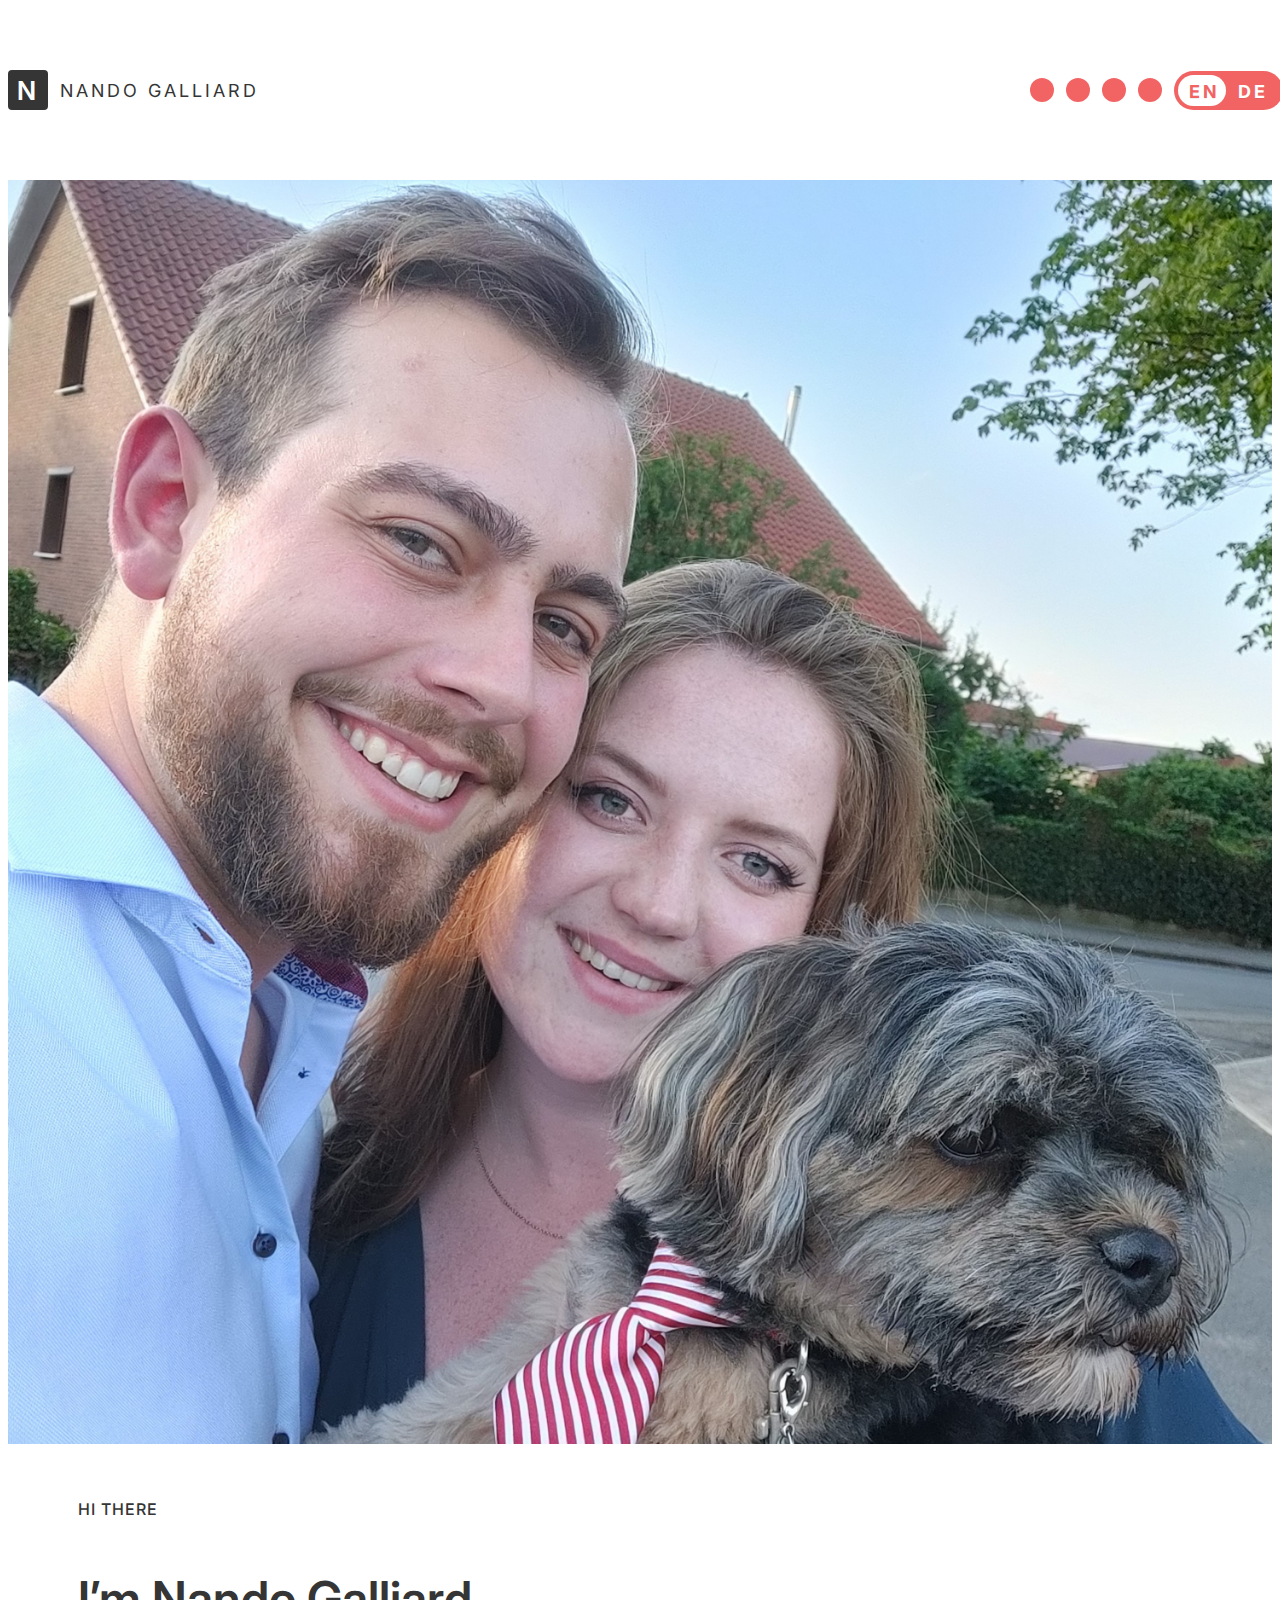
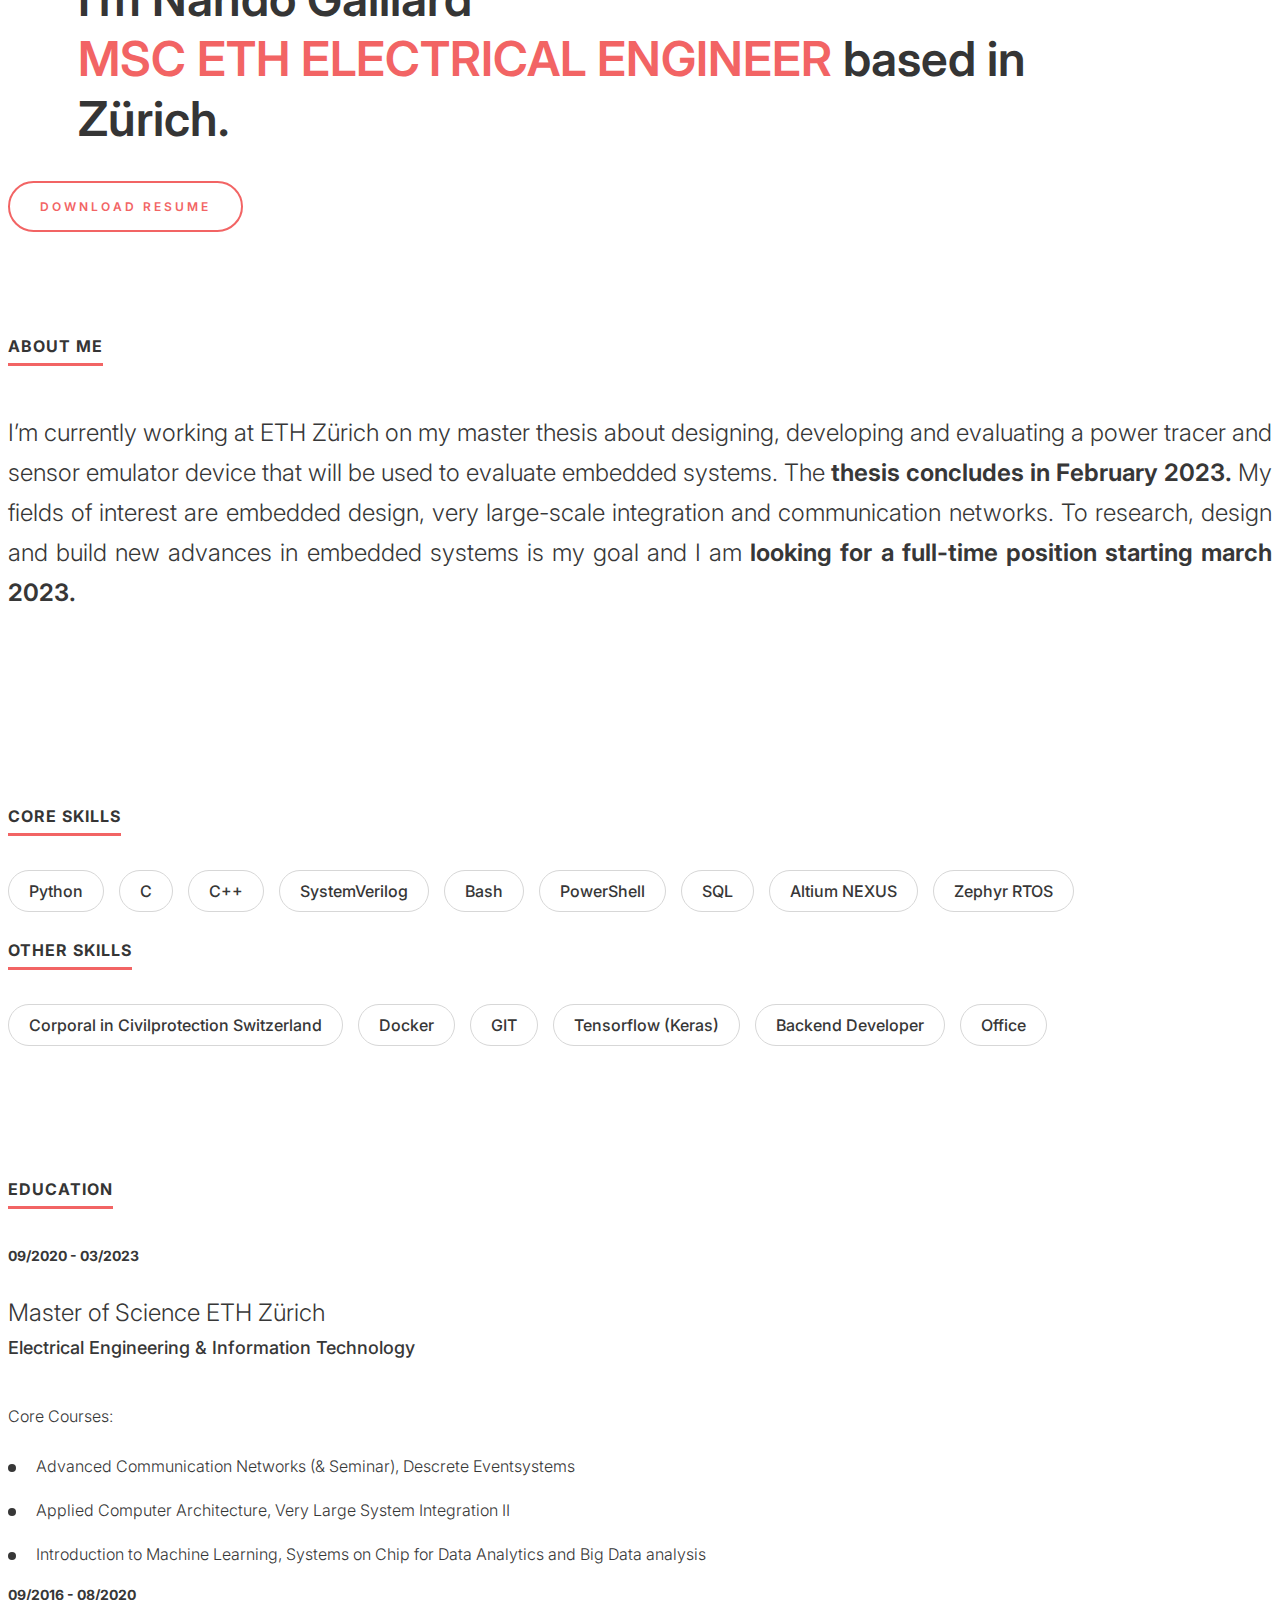
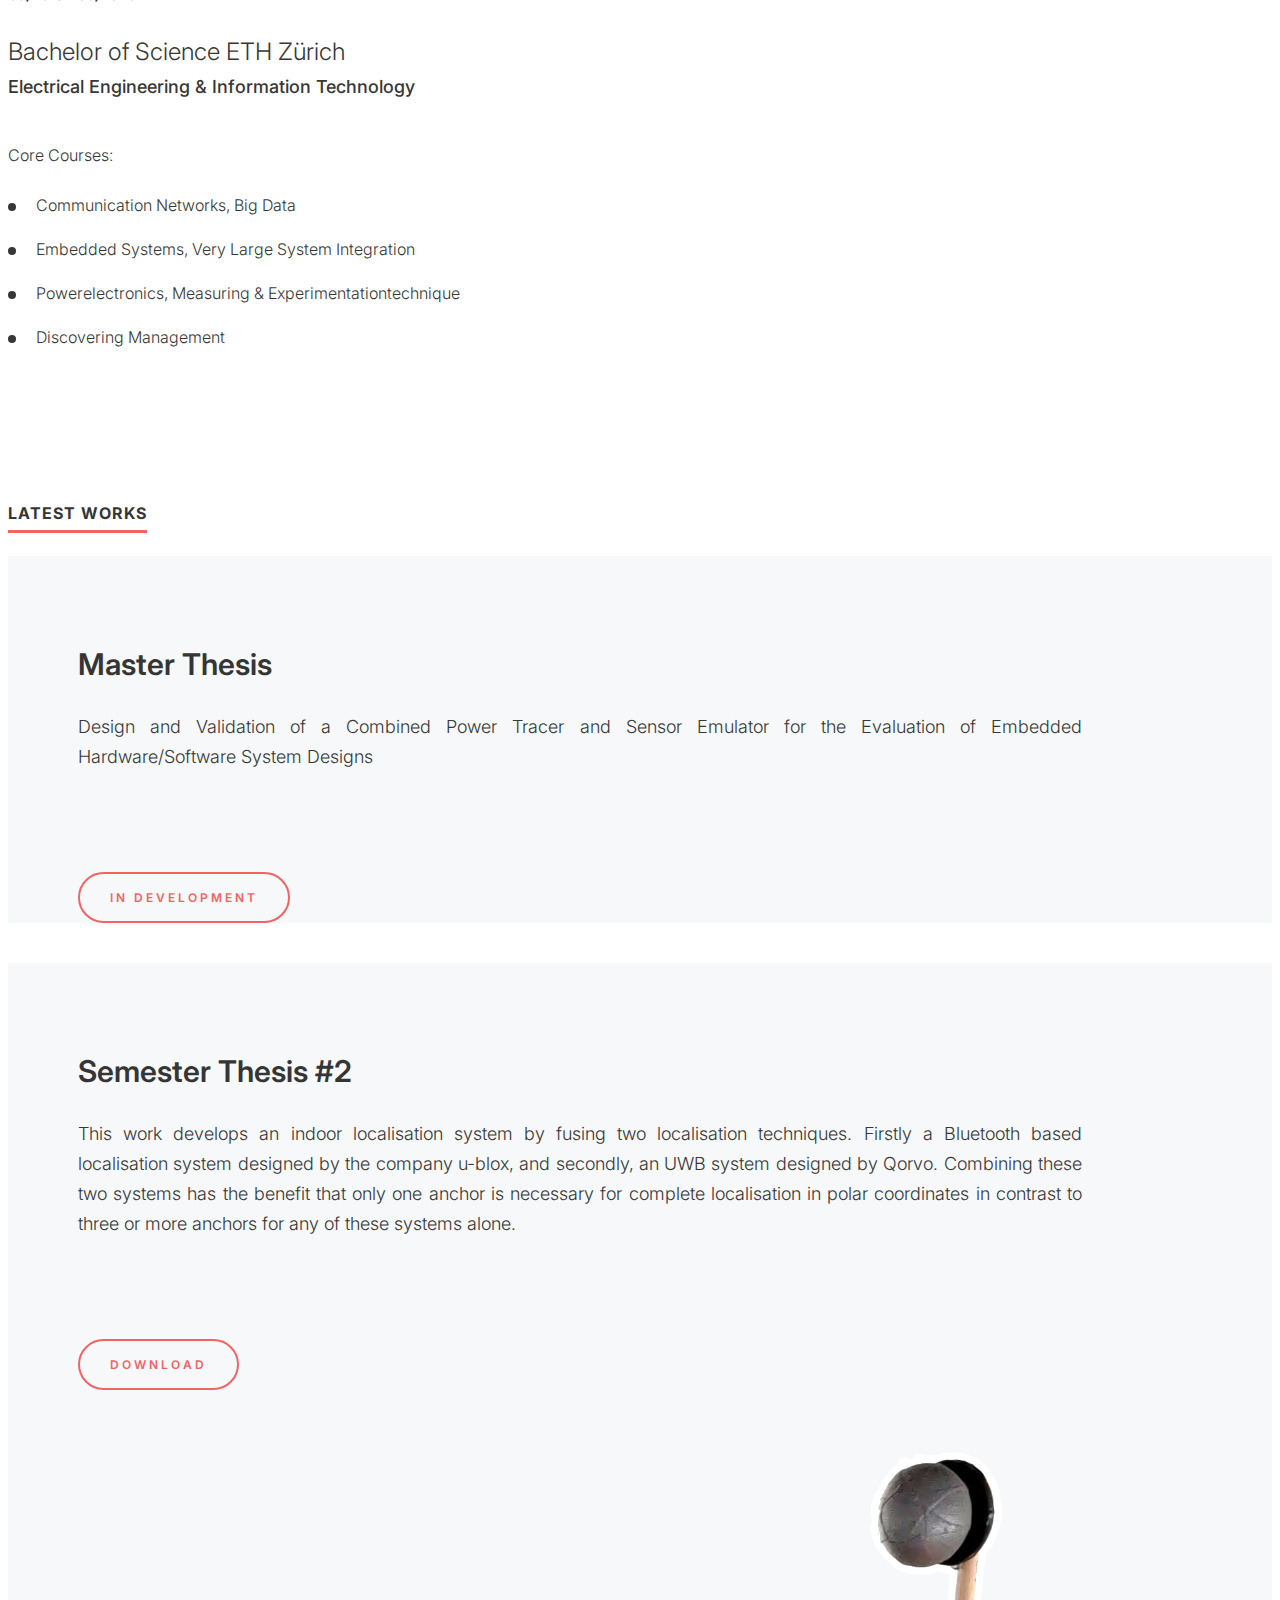
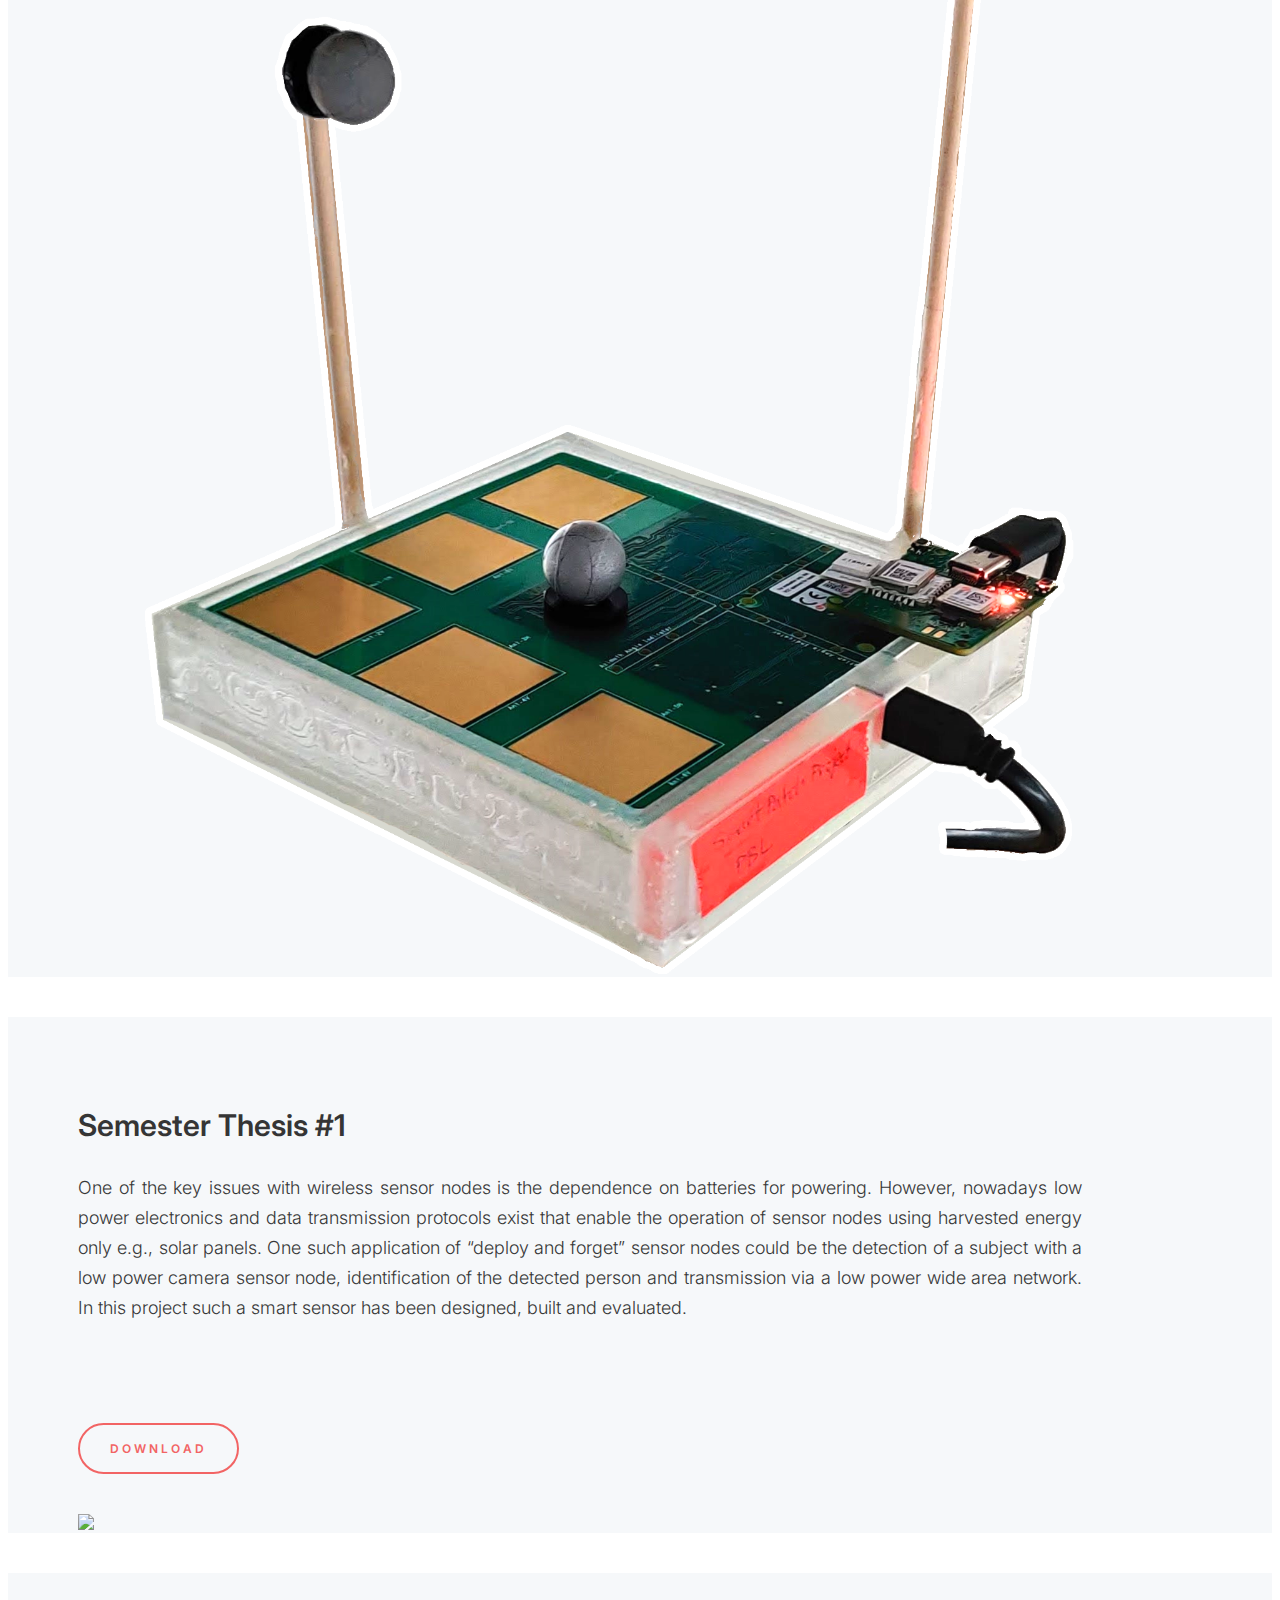
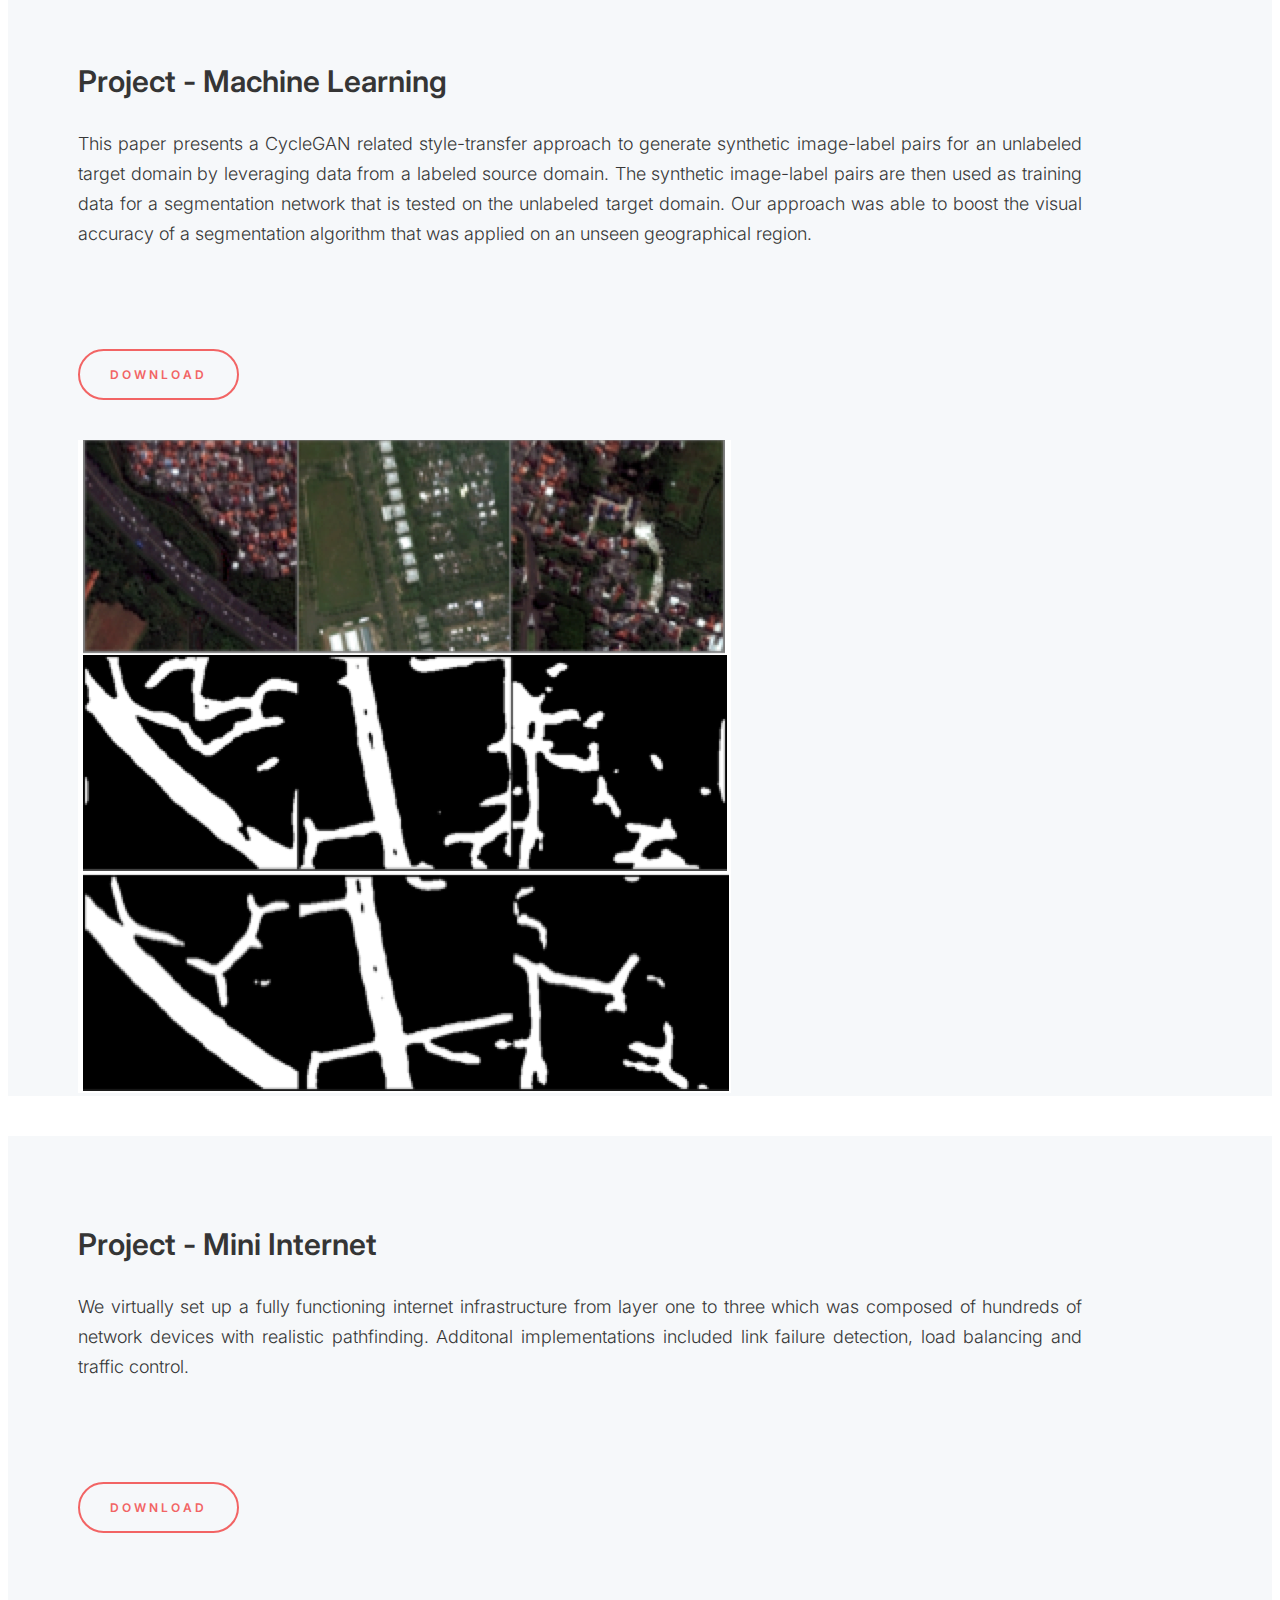
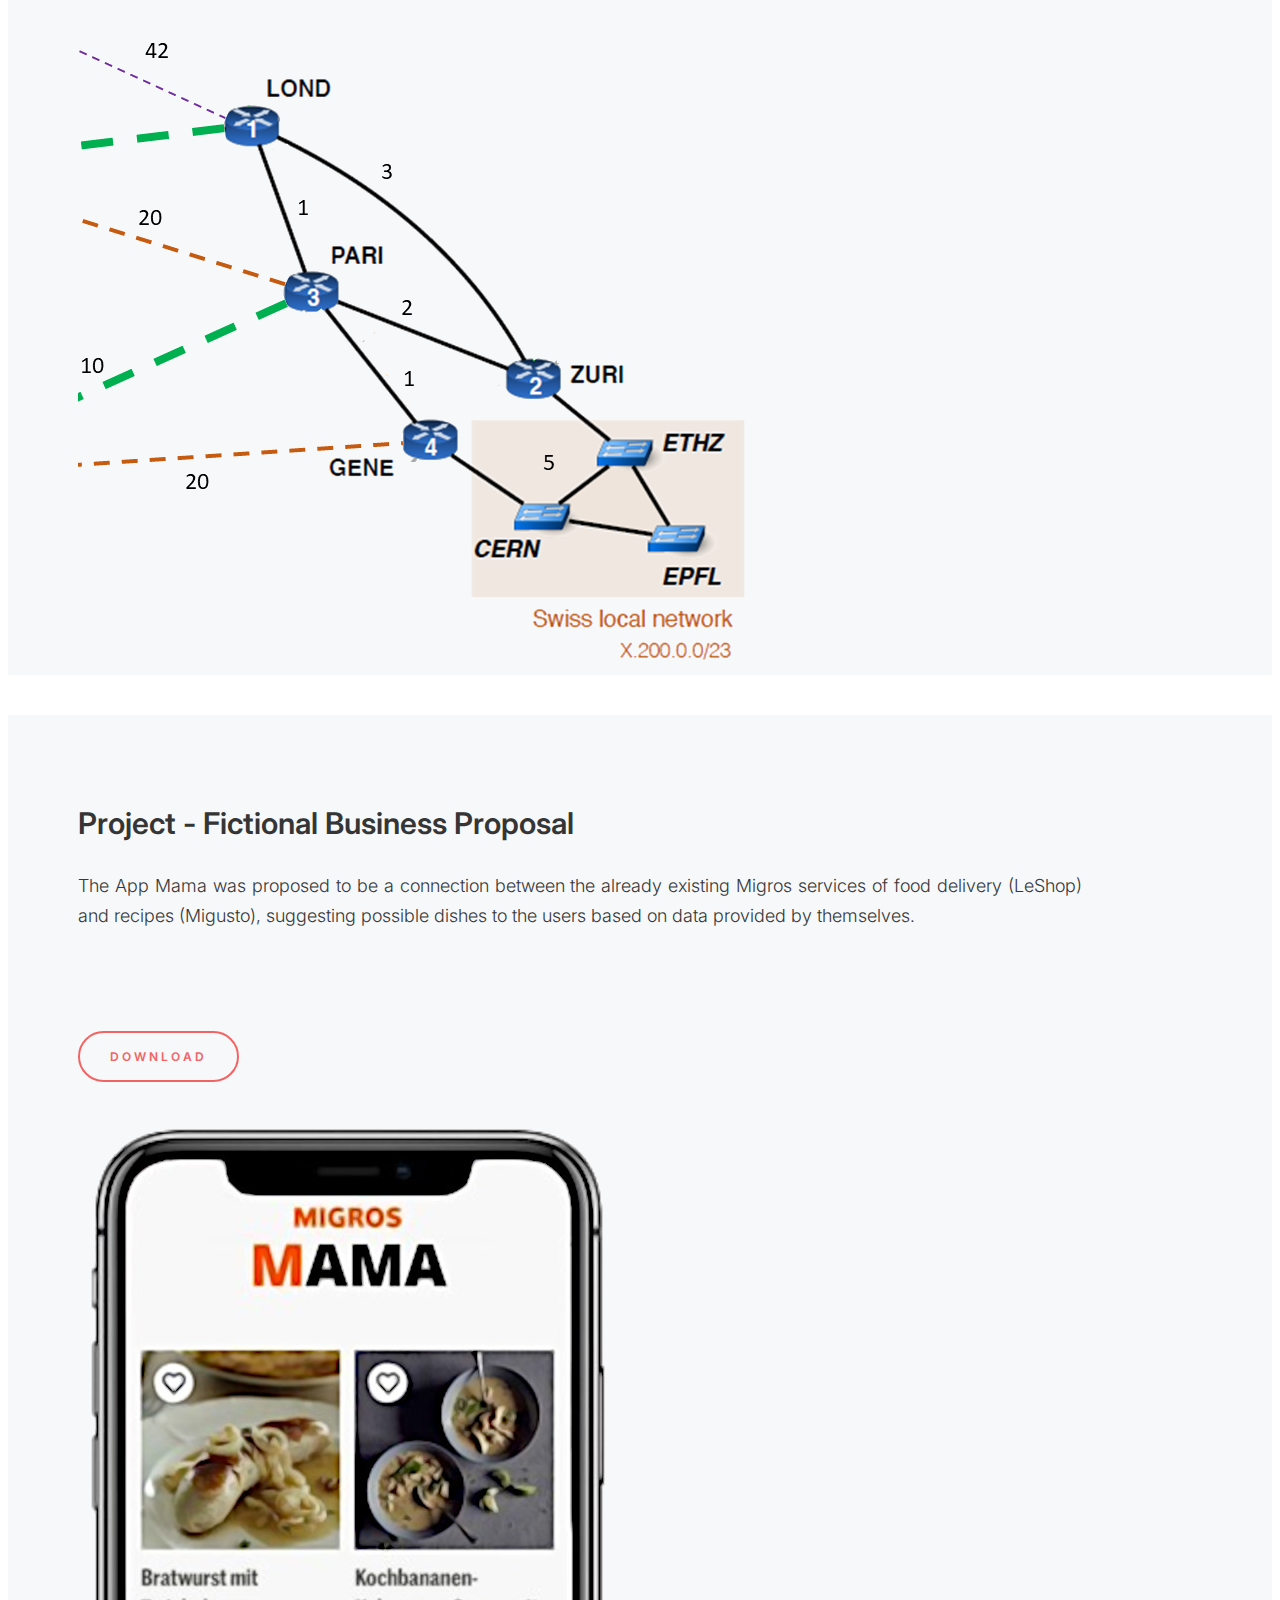
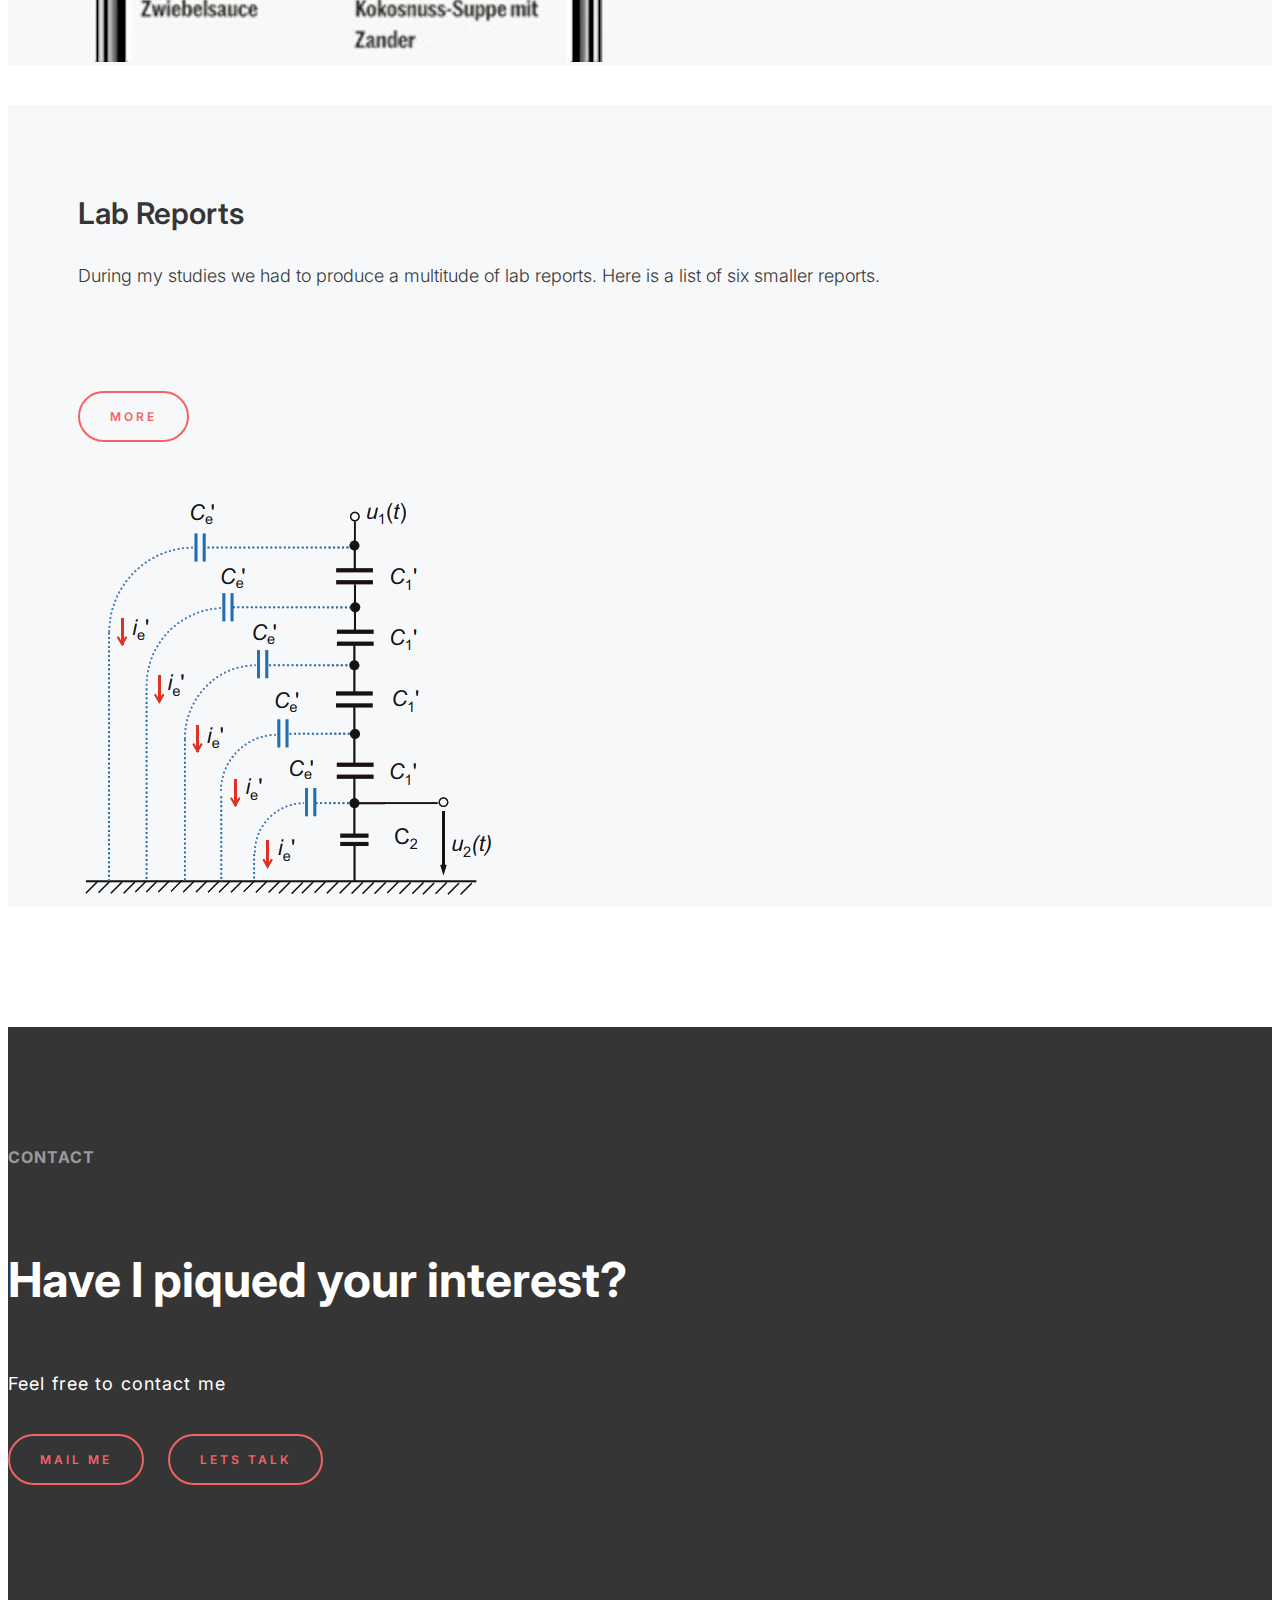
==== commit 7845fdf4: "Block Schrift bei Arbeiten und new call me text." ====
--- a/index.html
+++ b/index.html
@@ -2,6 +2,16 @@
 <html lang="en" class="notranslate" translate="no">
 
 <head>
+  <!-- Google tag (gtag.js) -->
+  <script async src="https://www.googletagmanager.com/gtag/js?id=G-7VTQXQS55E"></script>
+  <script>
+    window.dataLayer = window.dataLayer || [];
+    function gtag() { dataLayer.push(arguments); }
+    gtag('js', new Date());
+
+    gtag('config', 'G-7VTQXQS55E');
+  </script>
+
   <!-- Required meta tags -->
   <meta charset="utf-8">
   <meta name="viewport" content="width=device-width, initial-scale=1">
@@ -532,16 +542,16 @@
     <div class="container">
       <section>
         <div class="contentenglish">
-          <span>Stay in touch</span>
-          <h4>Ready to talk?</h4>
+          <span>Contact</span>
+          <h4>Have I piqued your interest?</h4>
           <p>Feel free to contact me</p>
           <a href="mailto:nando.galliard@hotmail.com" class="ds-button ds-twobutton-left"
             title="Mail an nando.galliard@hotmail.com">Mail Me</a>
           <a href="tel:+41793494313" class="ds-button ds-twobutton-right" title="Call at +41 79 349 43 13">Lets Talk</a>
         </div>
         <div class="contentdeutsch">
-          <span>In Kontakt bleiben</span>
-          <h4>Bereit zu reden?</h4>
+          <span>Kontakt</span>
+          <h4>Habe ich Ihr Interesse geweckt?</h4>
           <p>Sie können mich gerne kontaktieren</p>
           <a href="mailto:nando.galliard@hotmail.com" class="ds-button ds-twobutton-left"
             title="Mail an nando.galliard@hotmail.com">Schreib mir</a>
@@ -565,6 +575,7 @@
     <script src="https://cdn.jsdelivr.net/npm/bootstrap@5.0.2/dist/js/bootstrap.min.js" integrity="sha384-cVKIPhGWiC2Al4u+LWgxfKTRIcfu0JTxR+EQDz/bgldoEyl4H0zUF0QKbrJ0EcQF" crossorigin="anonymous"></script>
     -->
   <script src="assets/js/main.js"></script>
+
 </body>
 
 </html>--- a/assets/css/main.css
+++ b/assets/css/main.css
@@ -424,6 +424,7 @@
   margin-bottom: 30px;
 }
 .ds-work-list p {
+  text-align: justify;
   font-weight: 300;
   font-size: 18px;
   line-height: 30px;
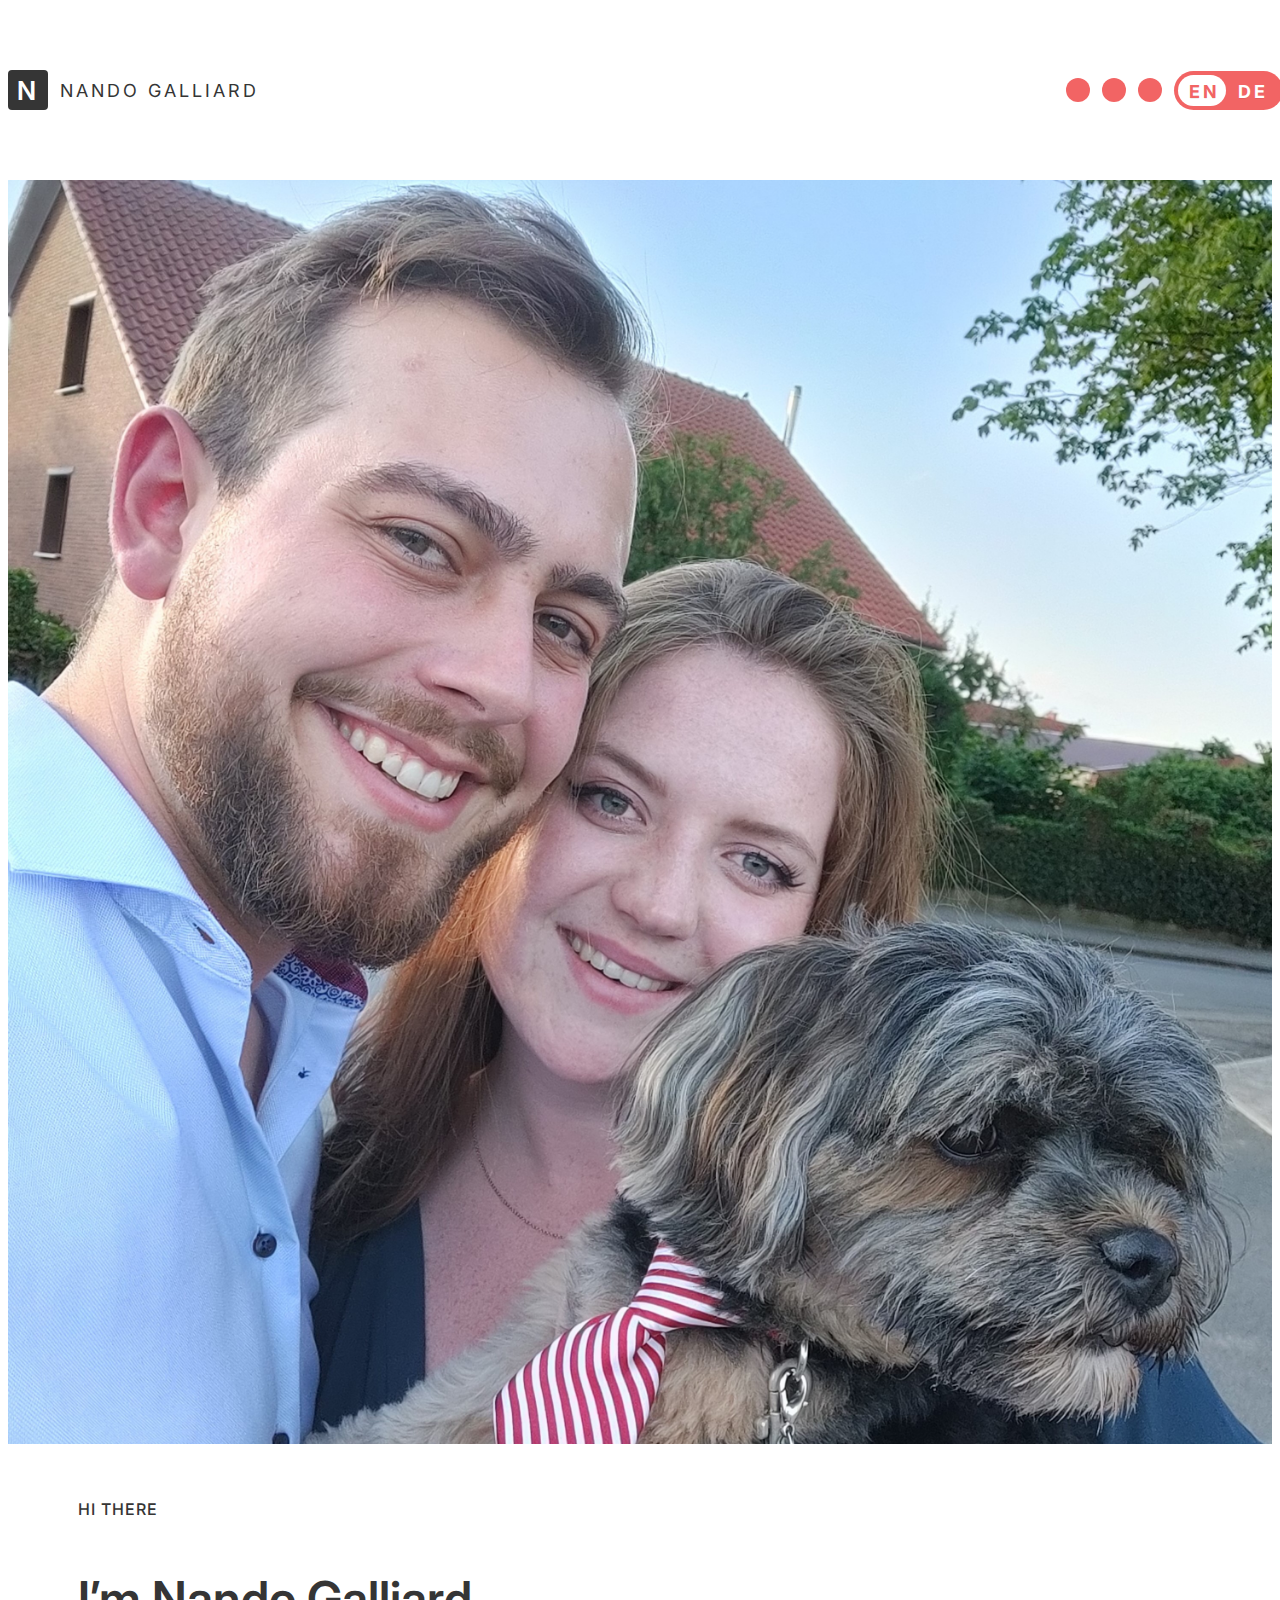
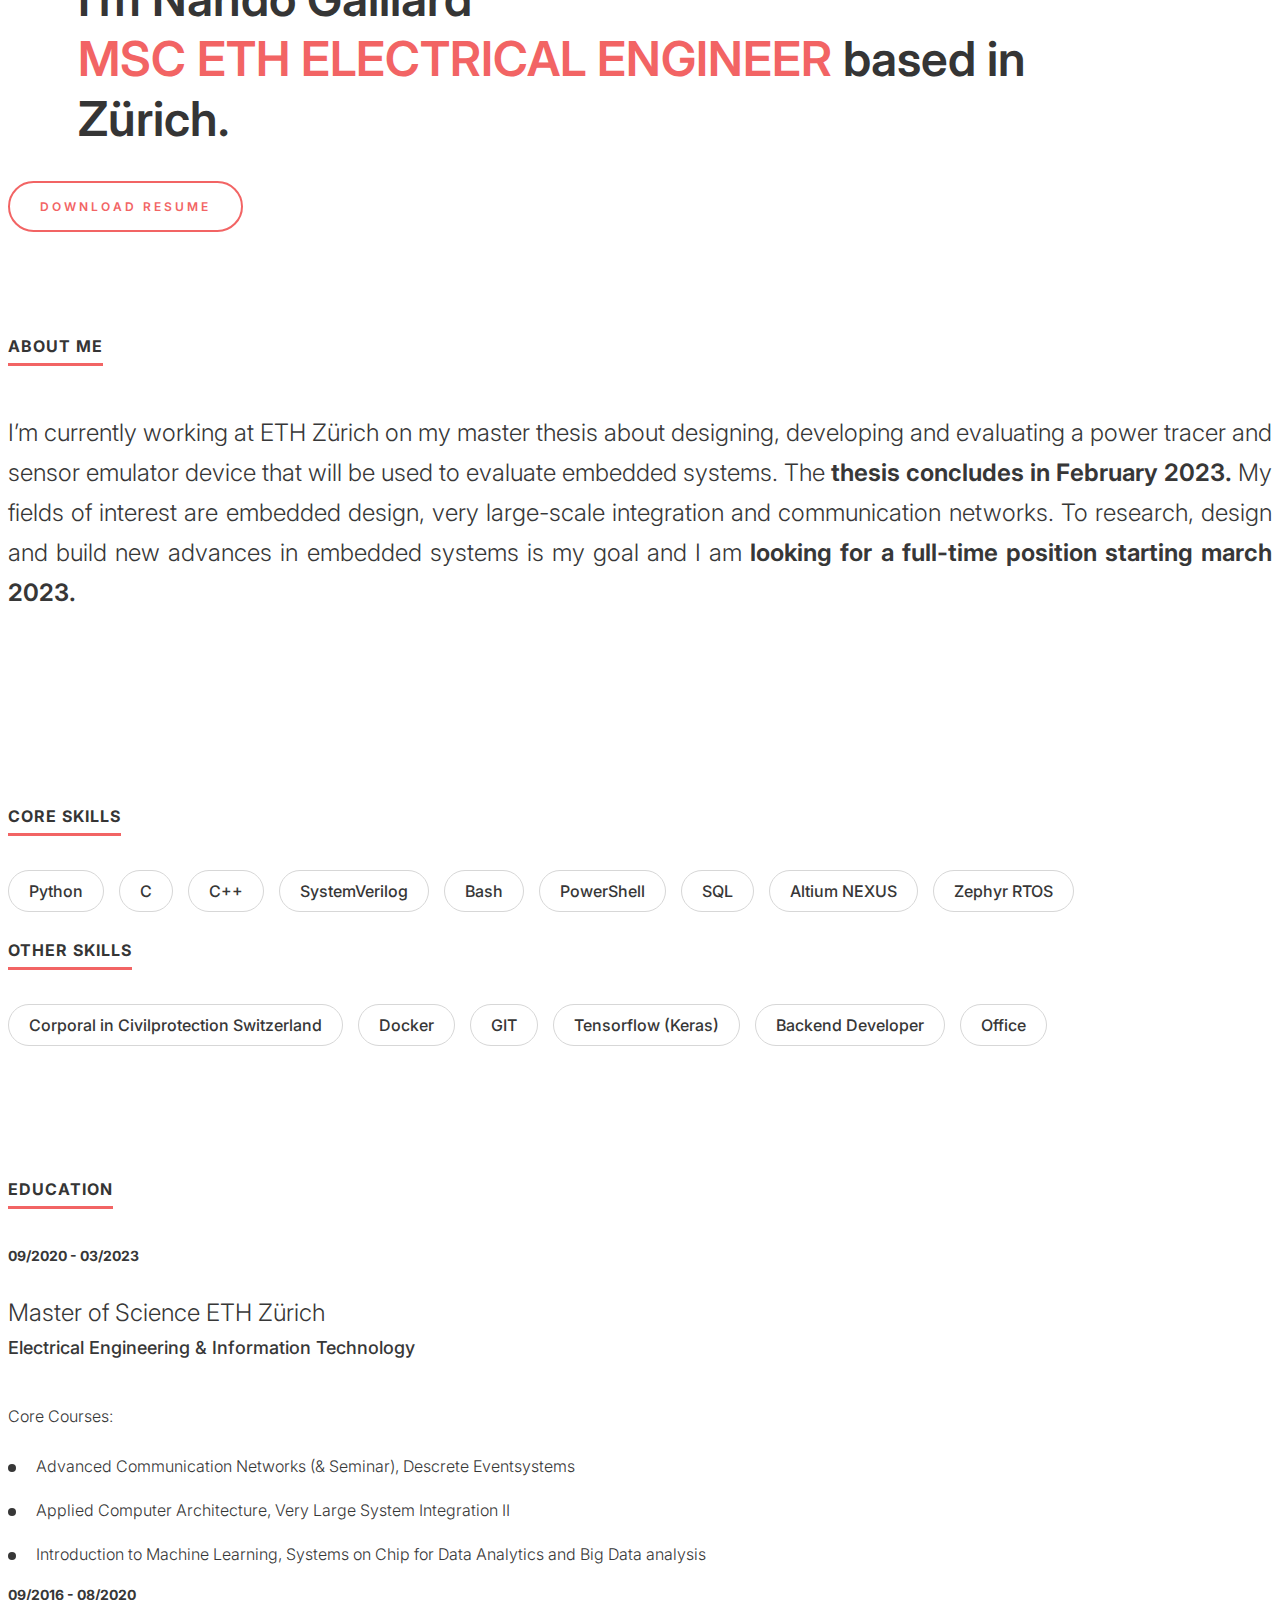
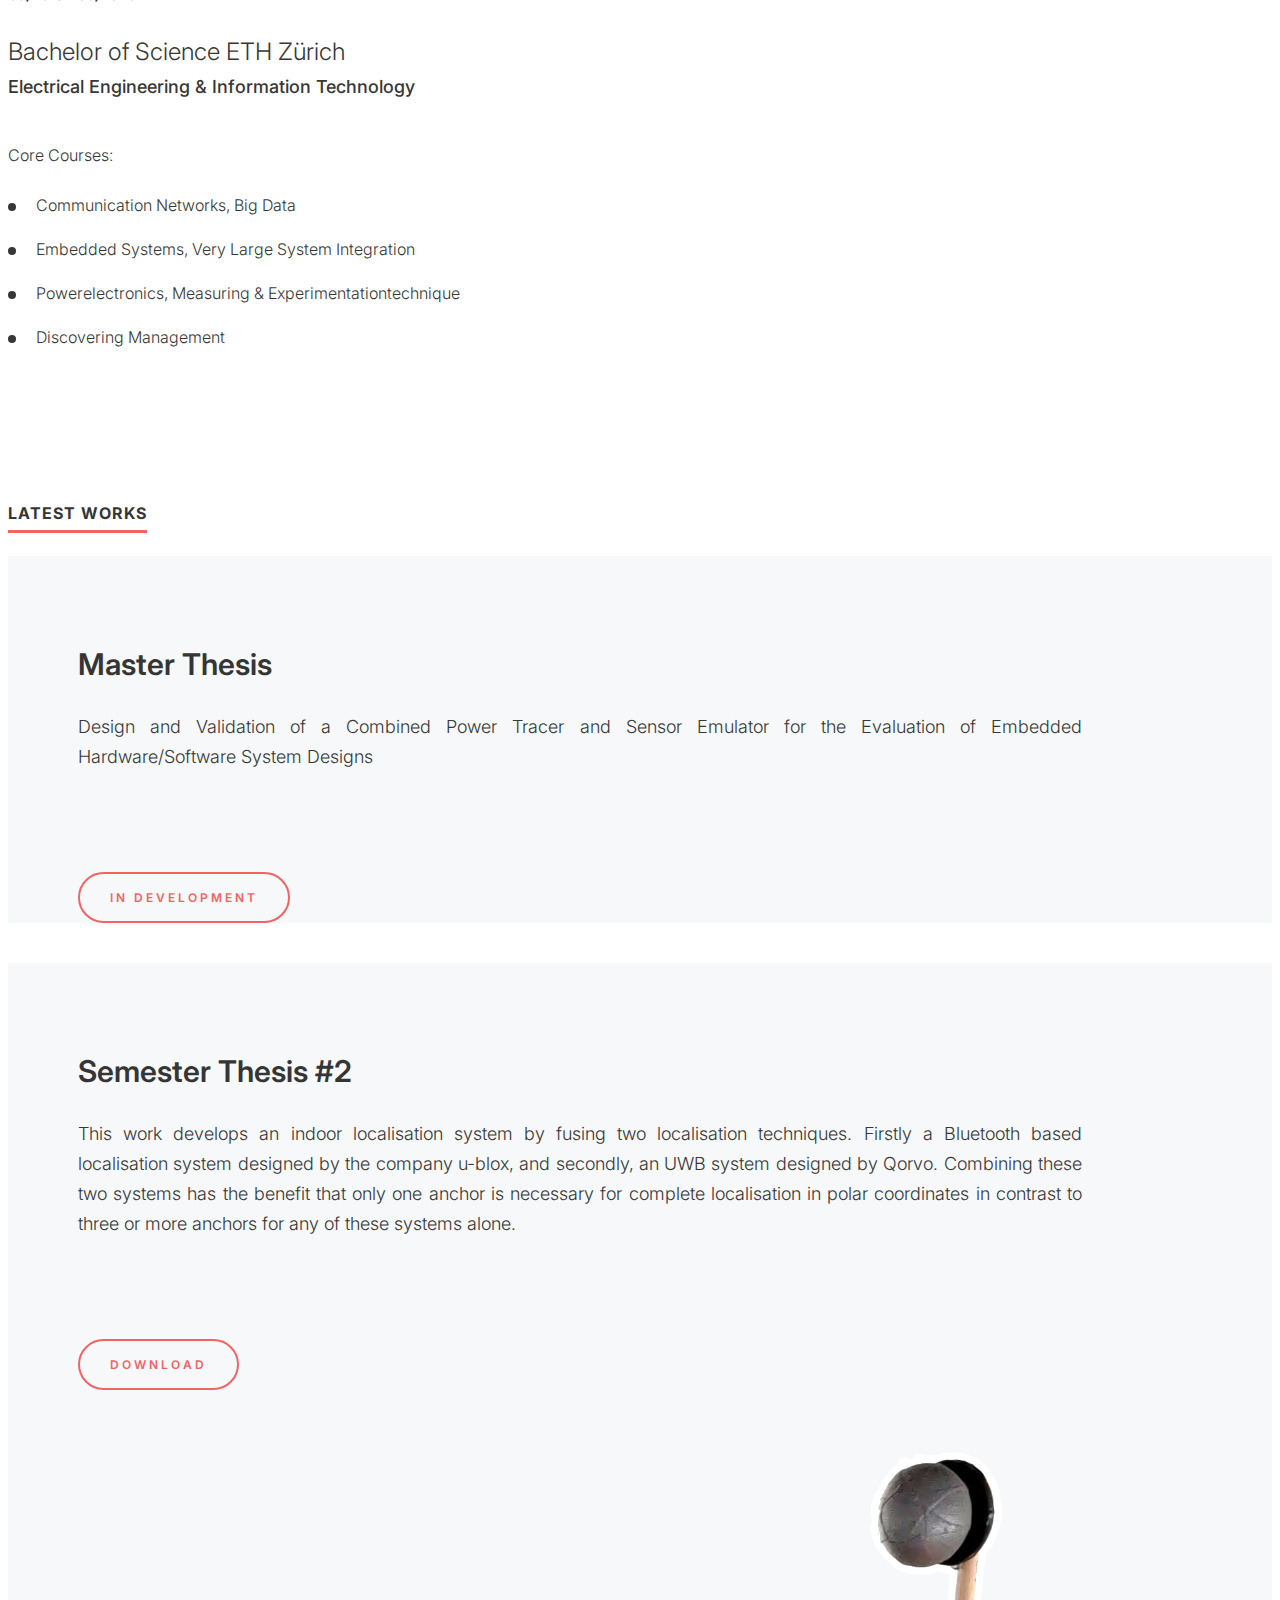
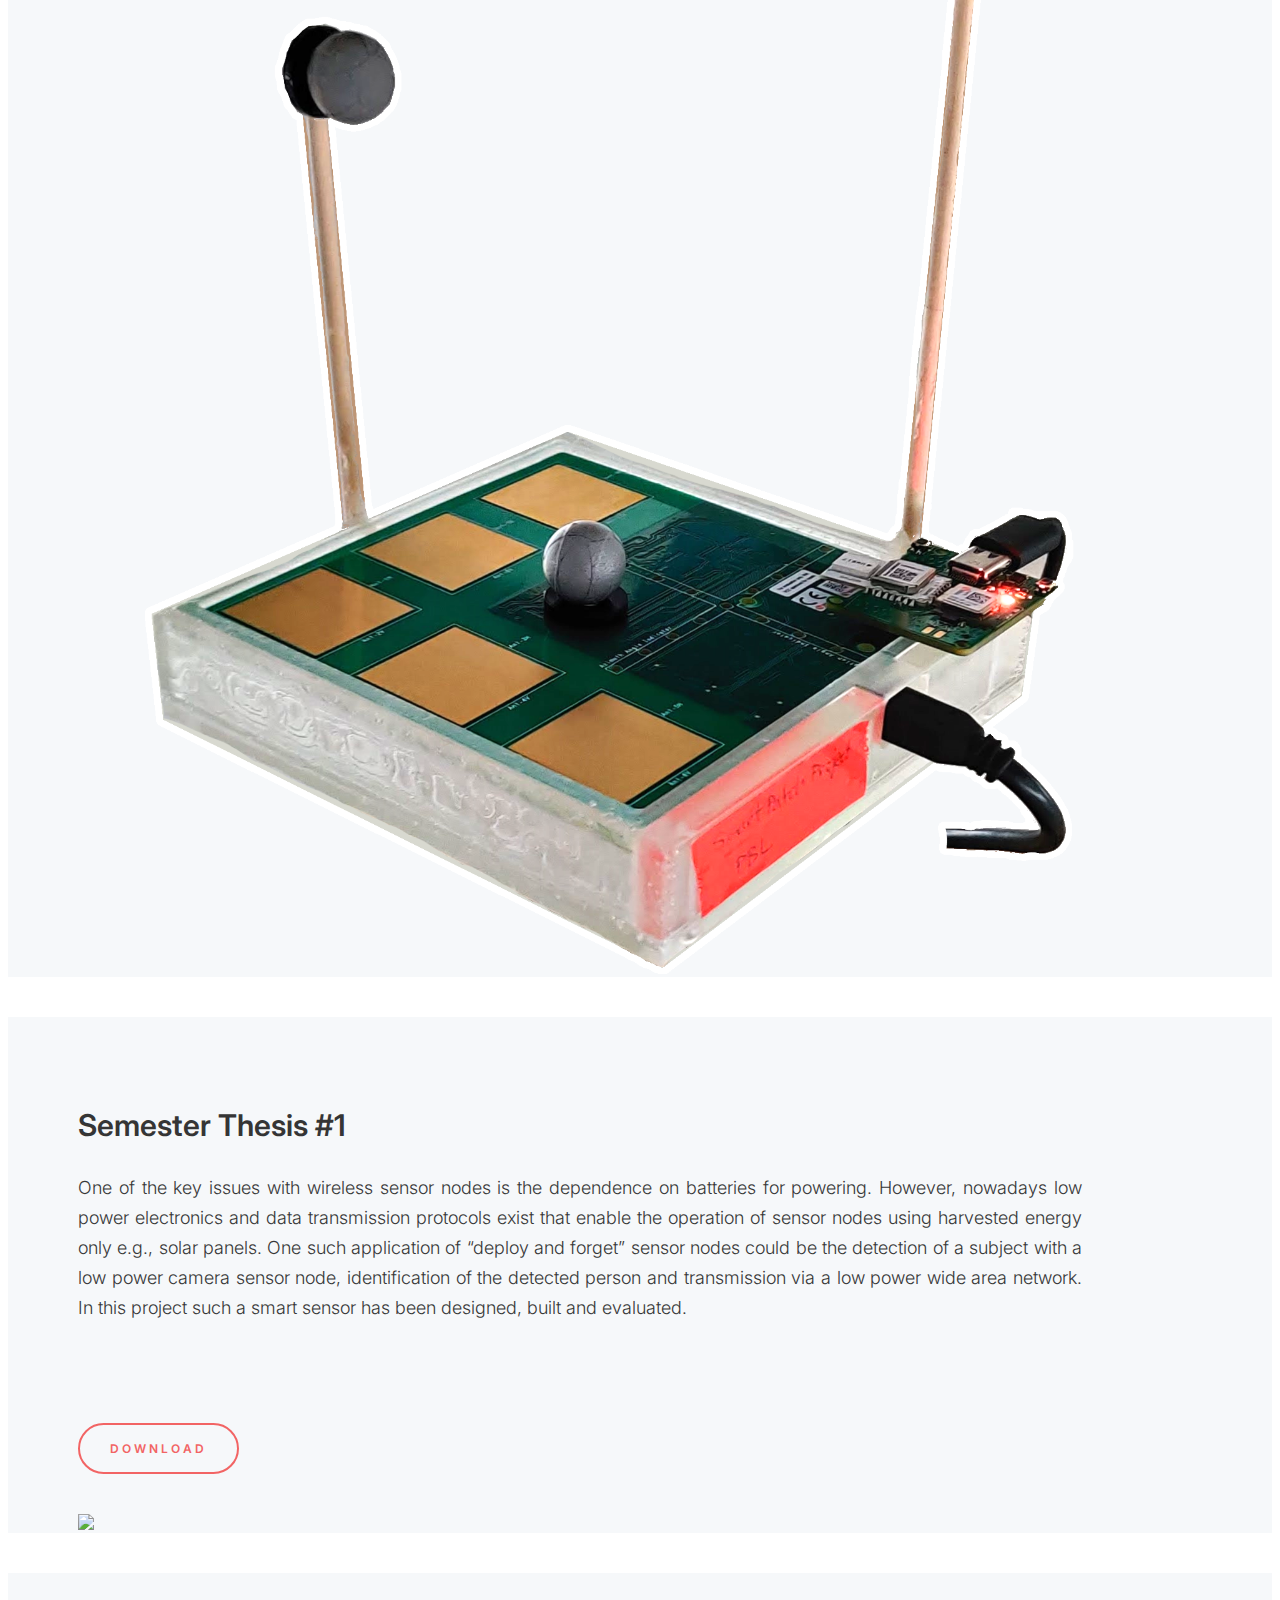
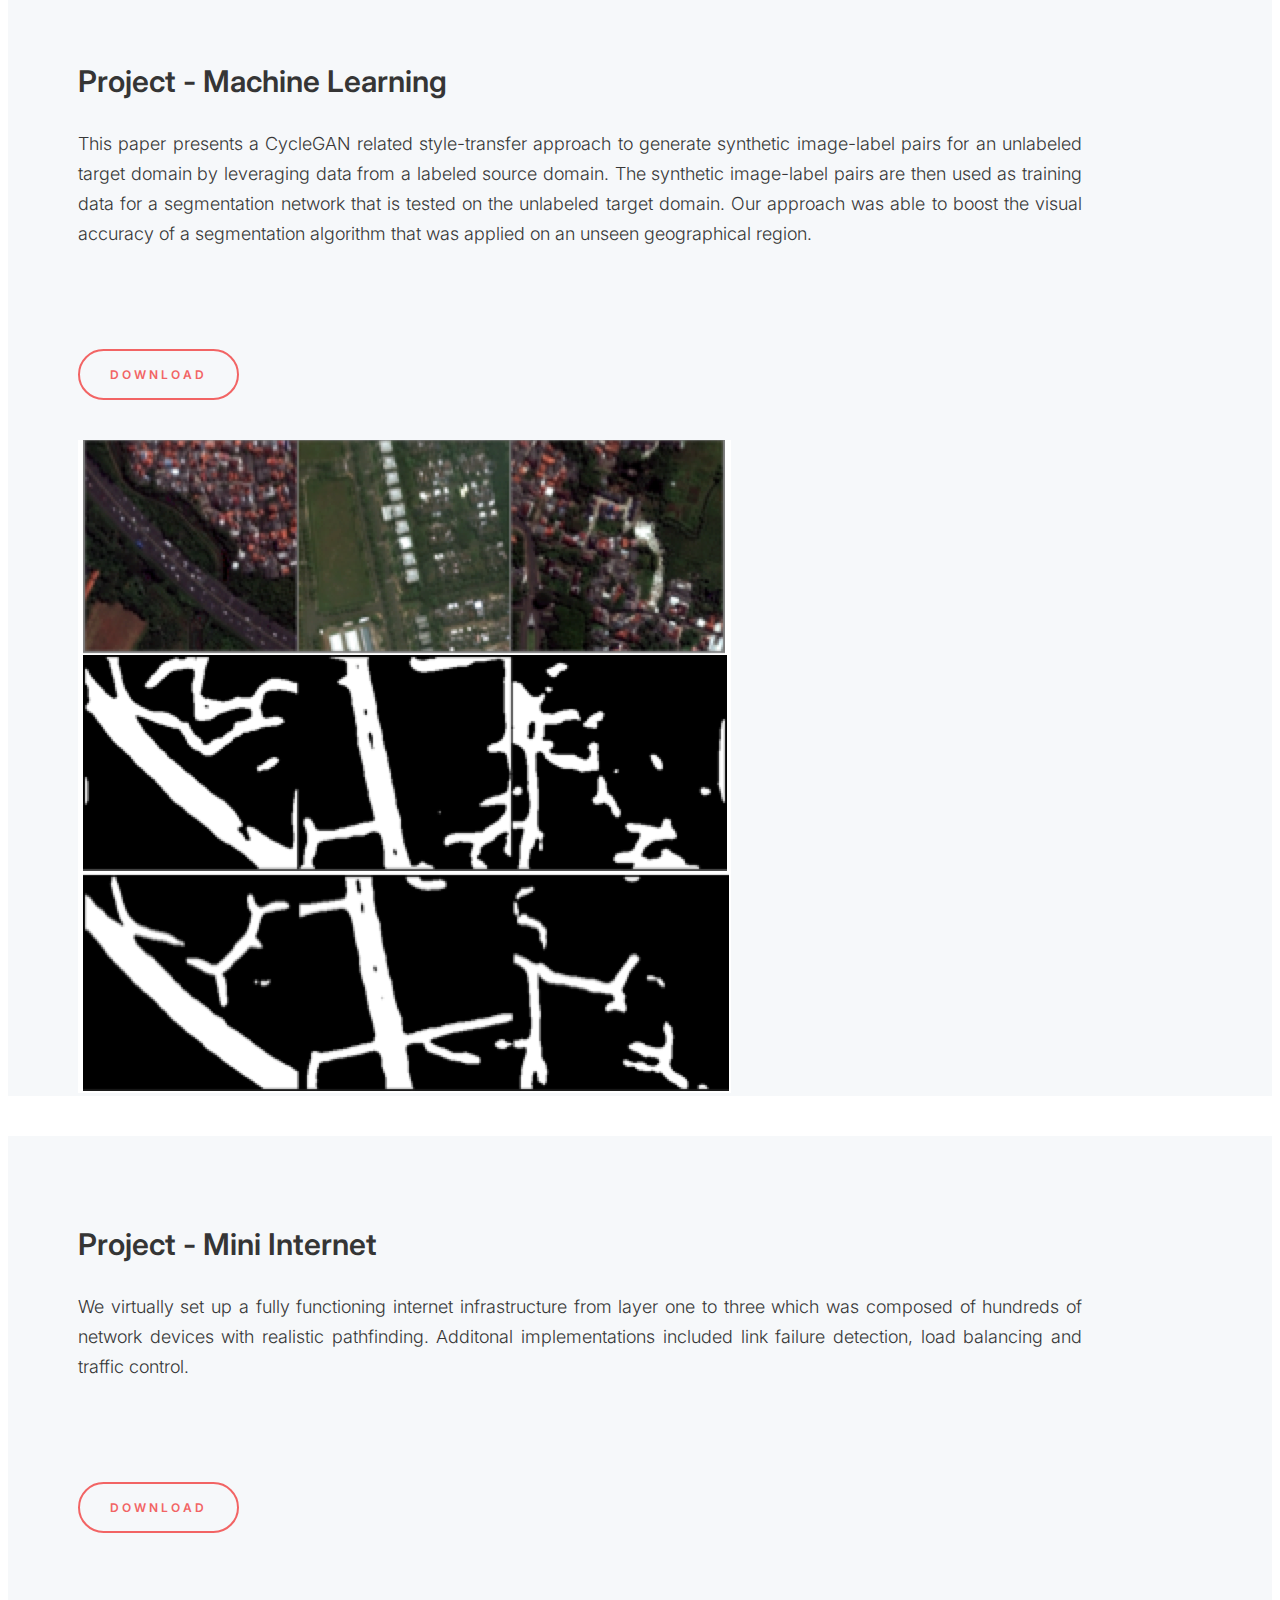
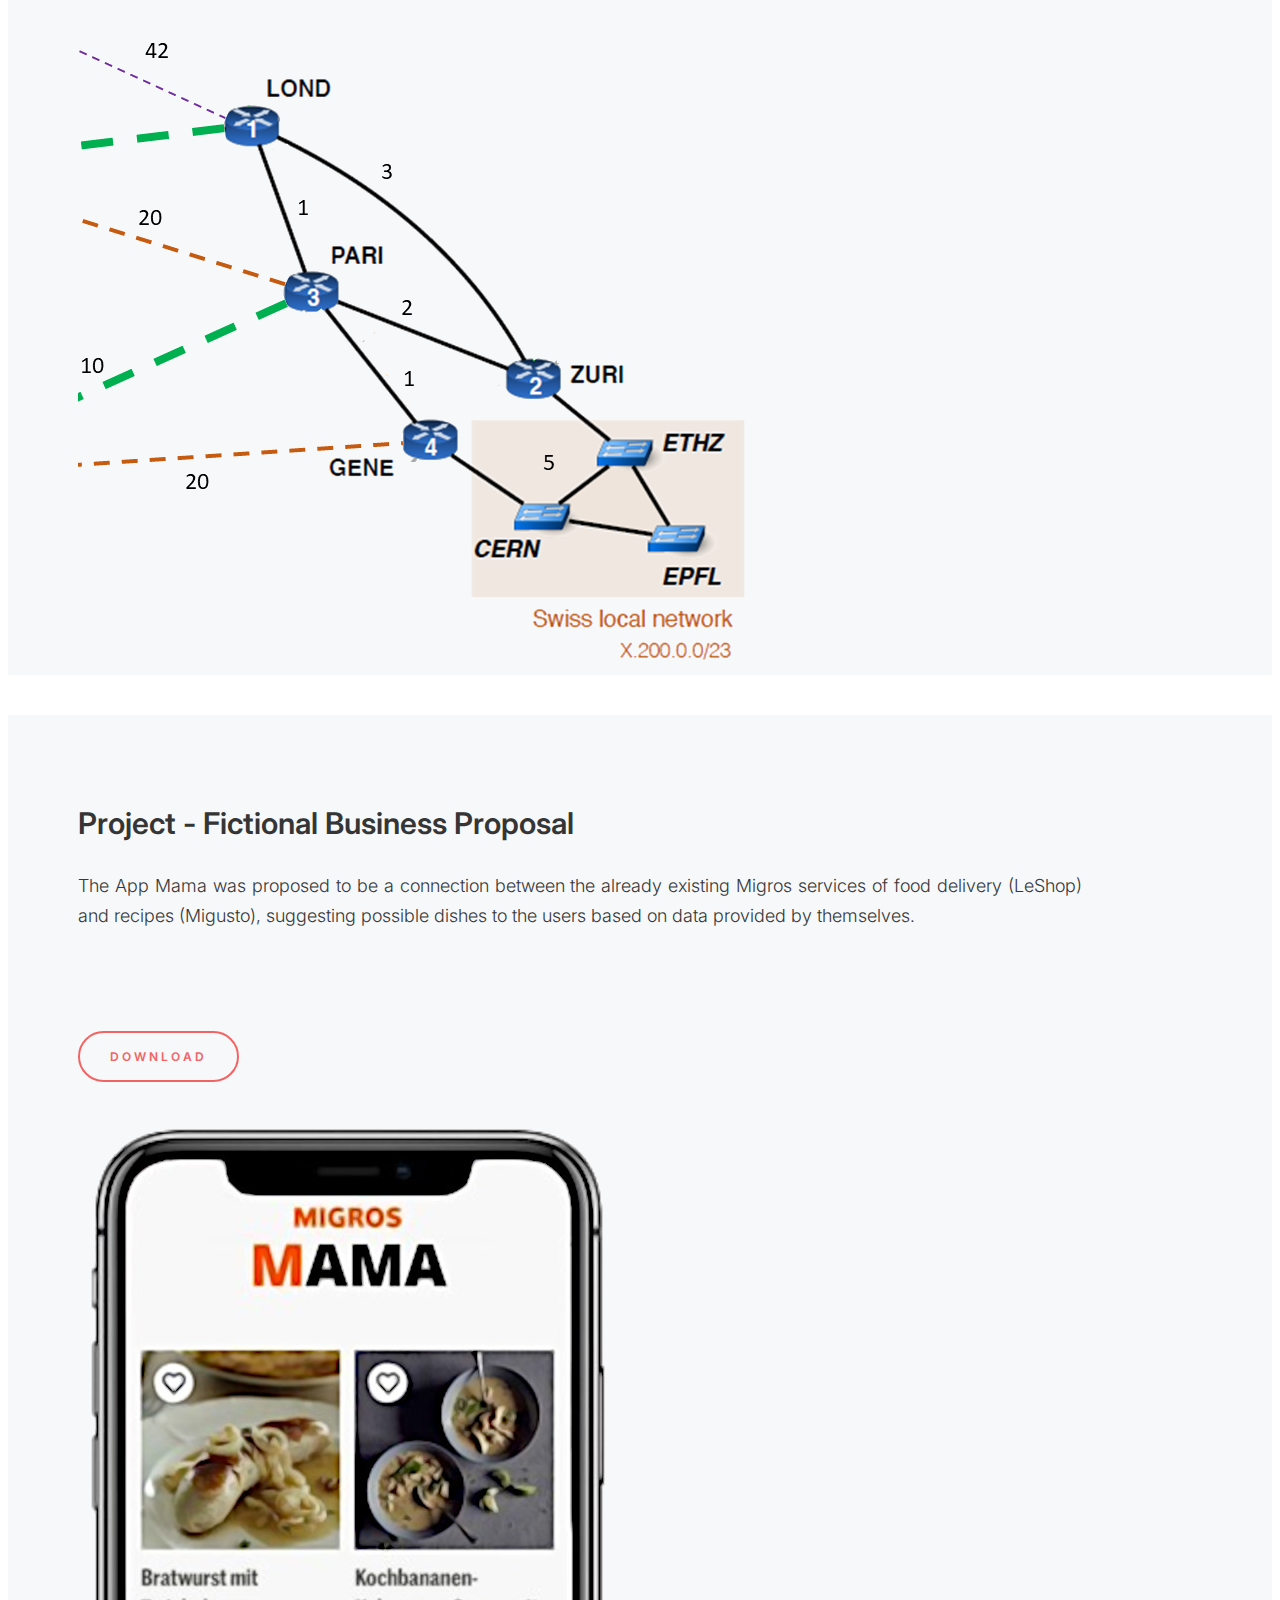
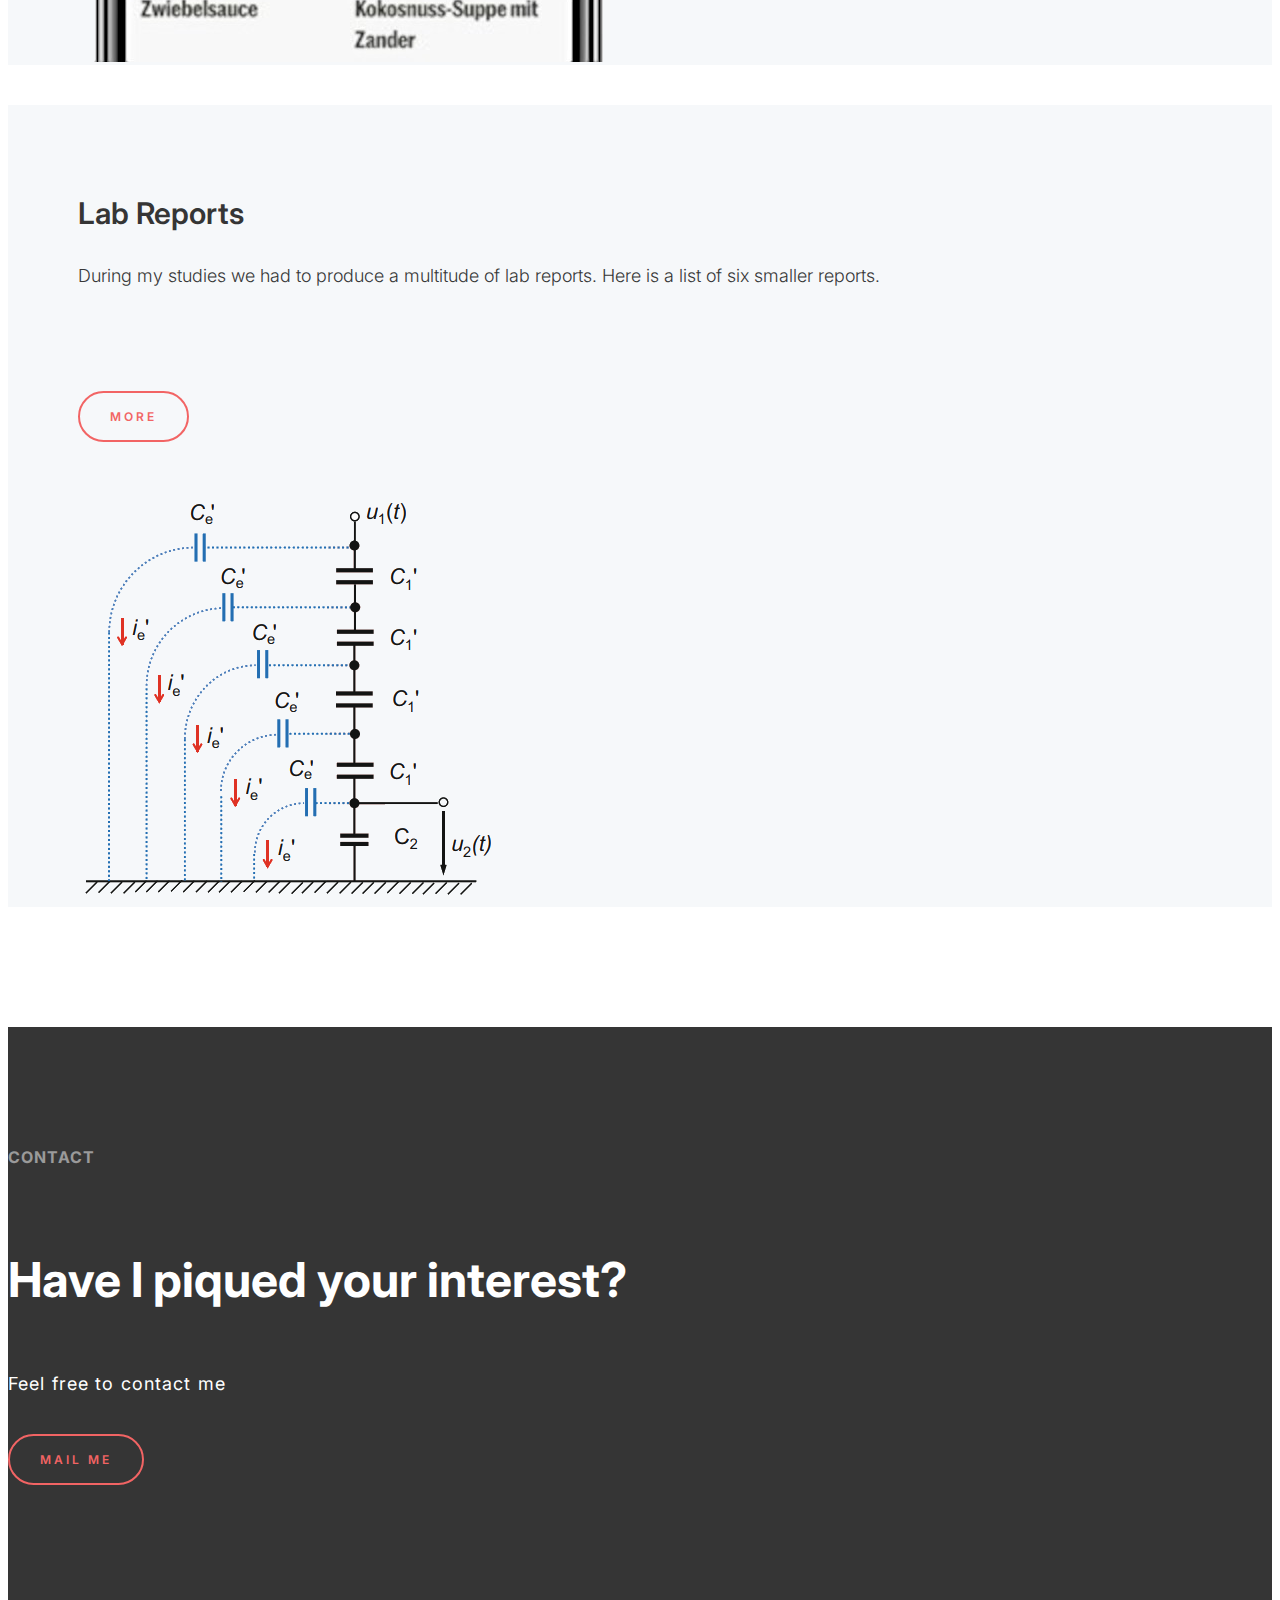
==== commit b260331c: "Removed Phonenumber" ====
--- a/index.html
+++ b/index.html
@@ -52,7 +52,6 @@
         <ul class="ds-social">
           <li><a href="mailto:nando.galliard@hotmail.com" target="_blank" title="Mail to nando.galliad@hotmail.com"><i
                 class="ri-mail-line"></i></a></li>
-          <li><a href="tel:+41793494313" title="Call at +41 79 349 43 13"><i class="ri-cellphone-line"></i></a></li>
           <li><a href="https://github.com/nandogalliard" target="_blank" title="Github"><i
                 class="ri-github-fill"></i></a></li>
           <!-- <li><a href="#" target="_blank"><i class="ri-stack-overflow-line"></i></a></li> -->
@@ -547,7 +546,6 @@
           <p>Feel free to contact me</p>
           <a href="mailto:nando.galliard@hotmail.com" class="ds-button ds-twobutton-left"
             title="Mail an nando.galliard@hotmail.com">Mail Me</a>
-          <a href="tel:+41793494313" class="ds-button ds-twobutton-right" title="Call at +41 79 349 43 13">Lets Talk</a>
         </div>
         <div class="contentdeutsch">
           <span>Kontakt</span>
@@ -555,8 +553,6 @@
           <p>Sie können mich gerne kontaktieren</p>
           <a href="mailto:nando.galliard@hotmail.com" class="ds-button ds-twobutton-left"
             title="Mail an nando.galliard@hotmail.com">Schreib mir</a>
-          <a href="tel:+41793494313" class="ds-button ds-twobutton-right" title="Anrufen +41 79 349 43 13">Lass uns
-            reden</a>
         </div>
       </section>
     </div>
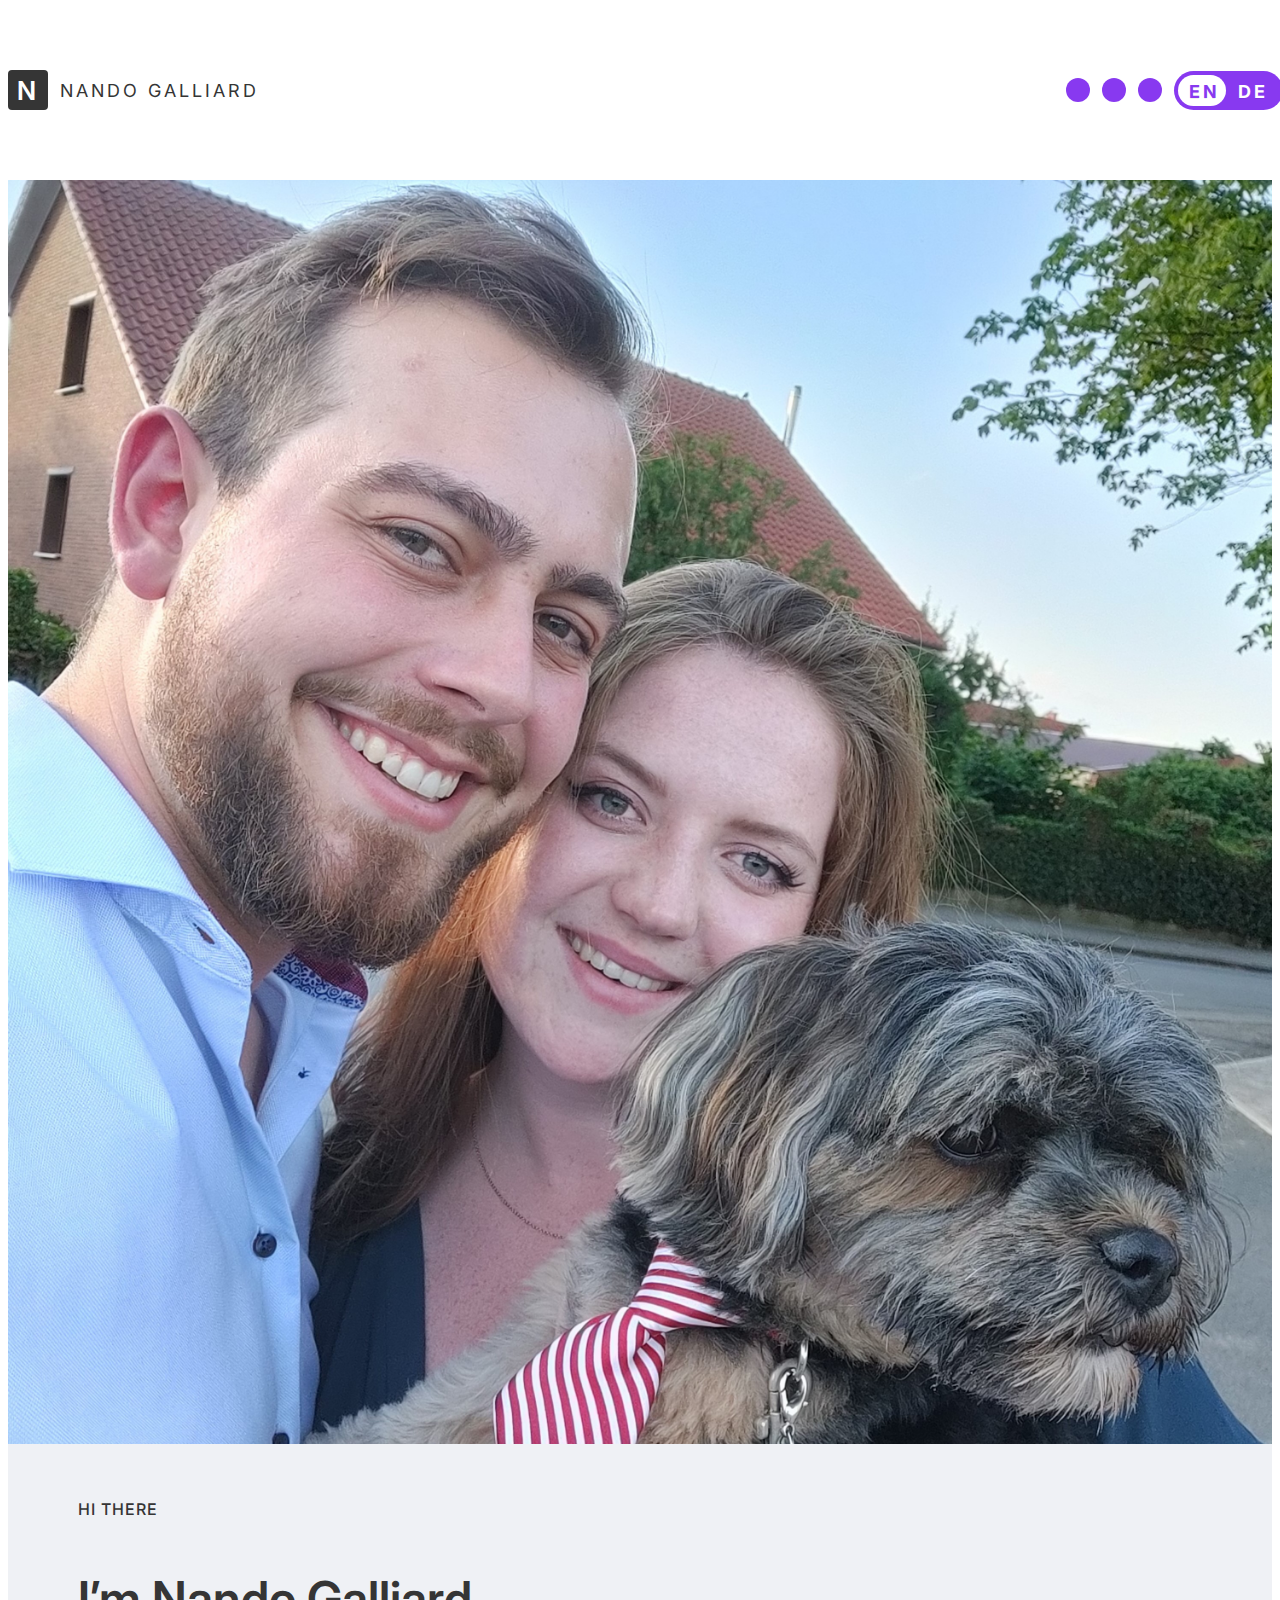
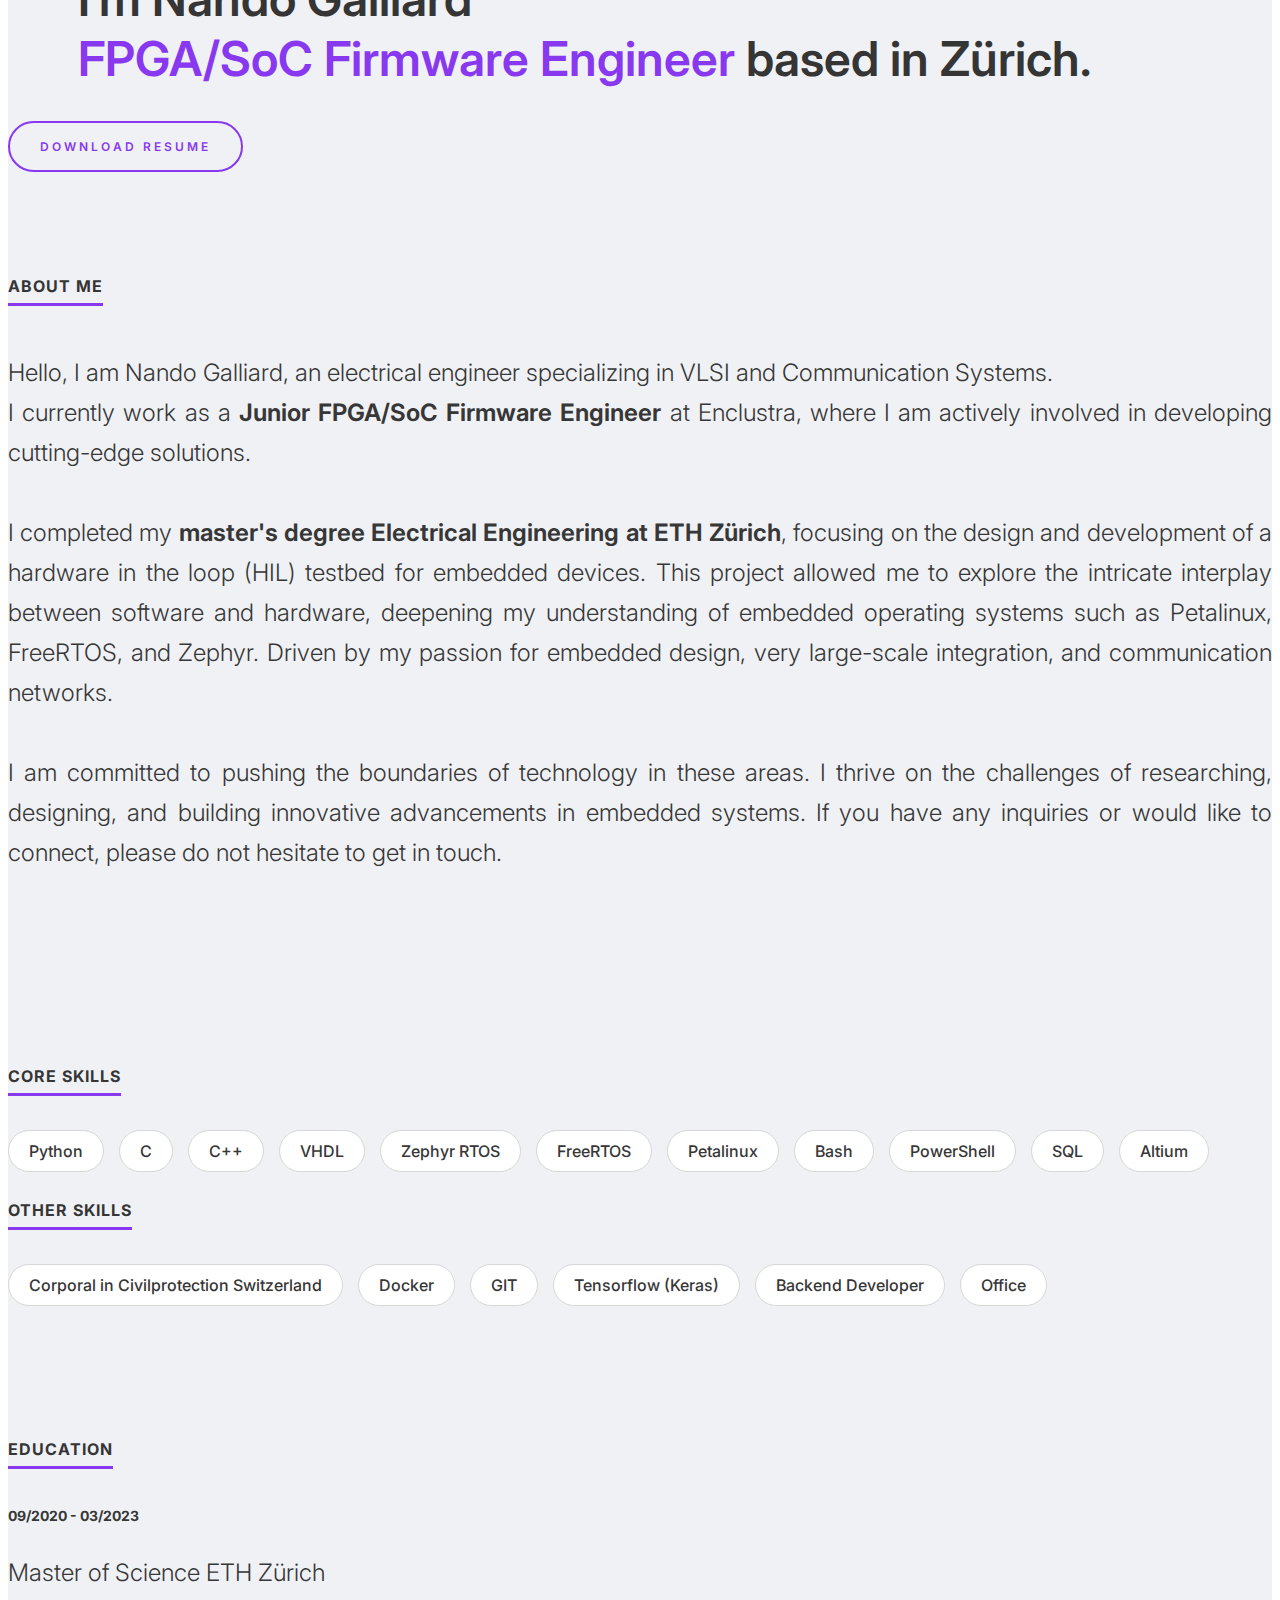
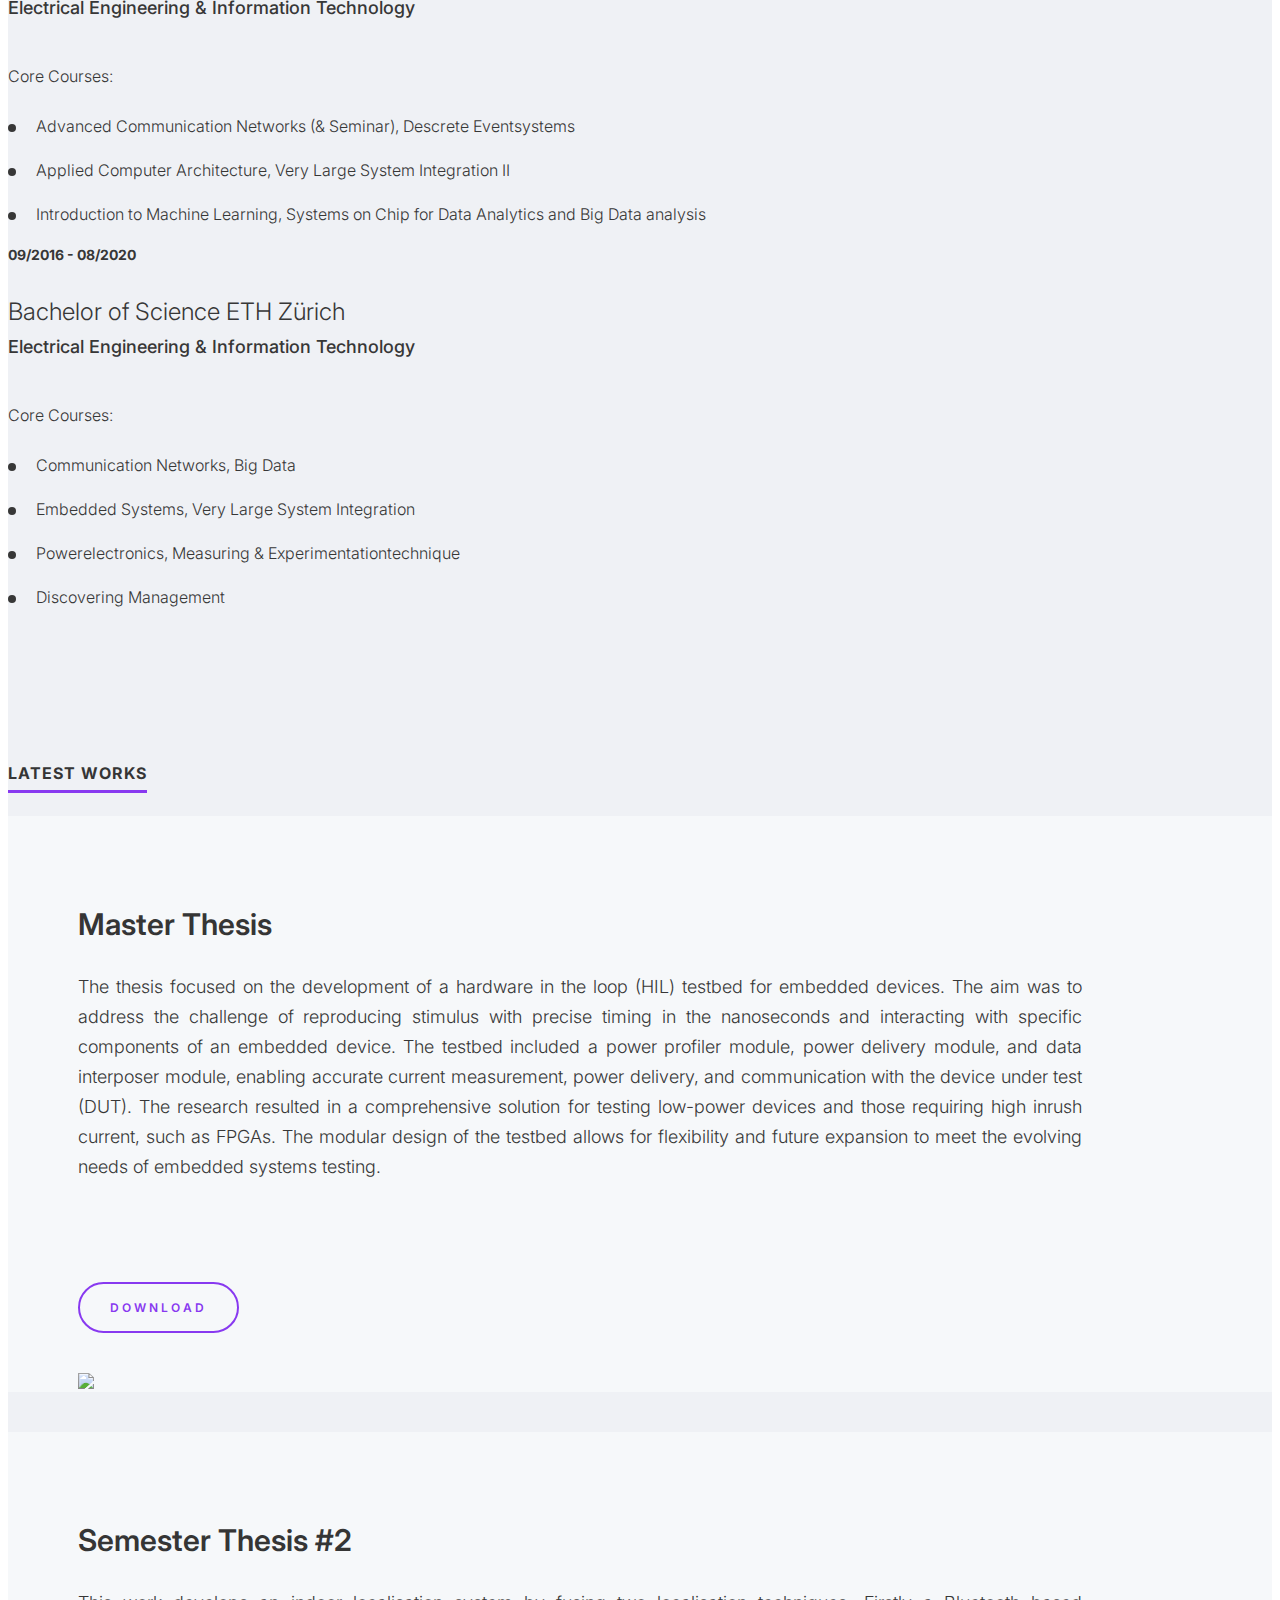
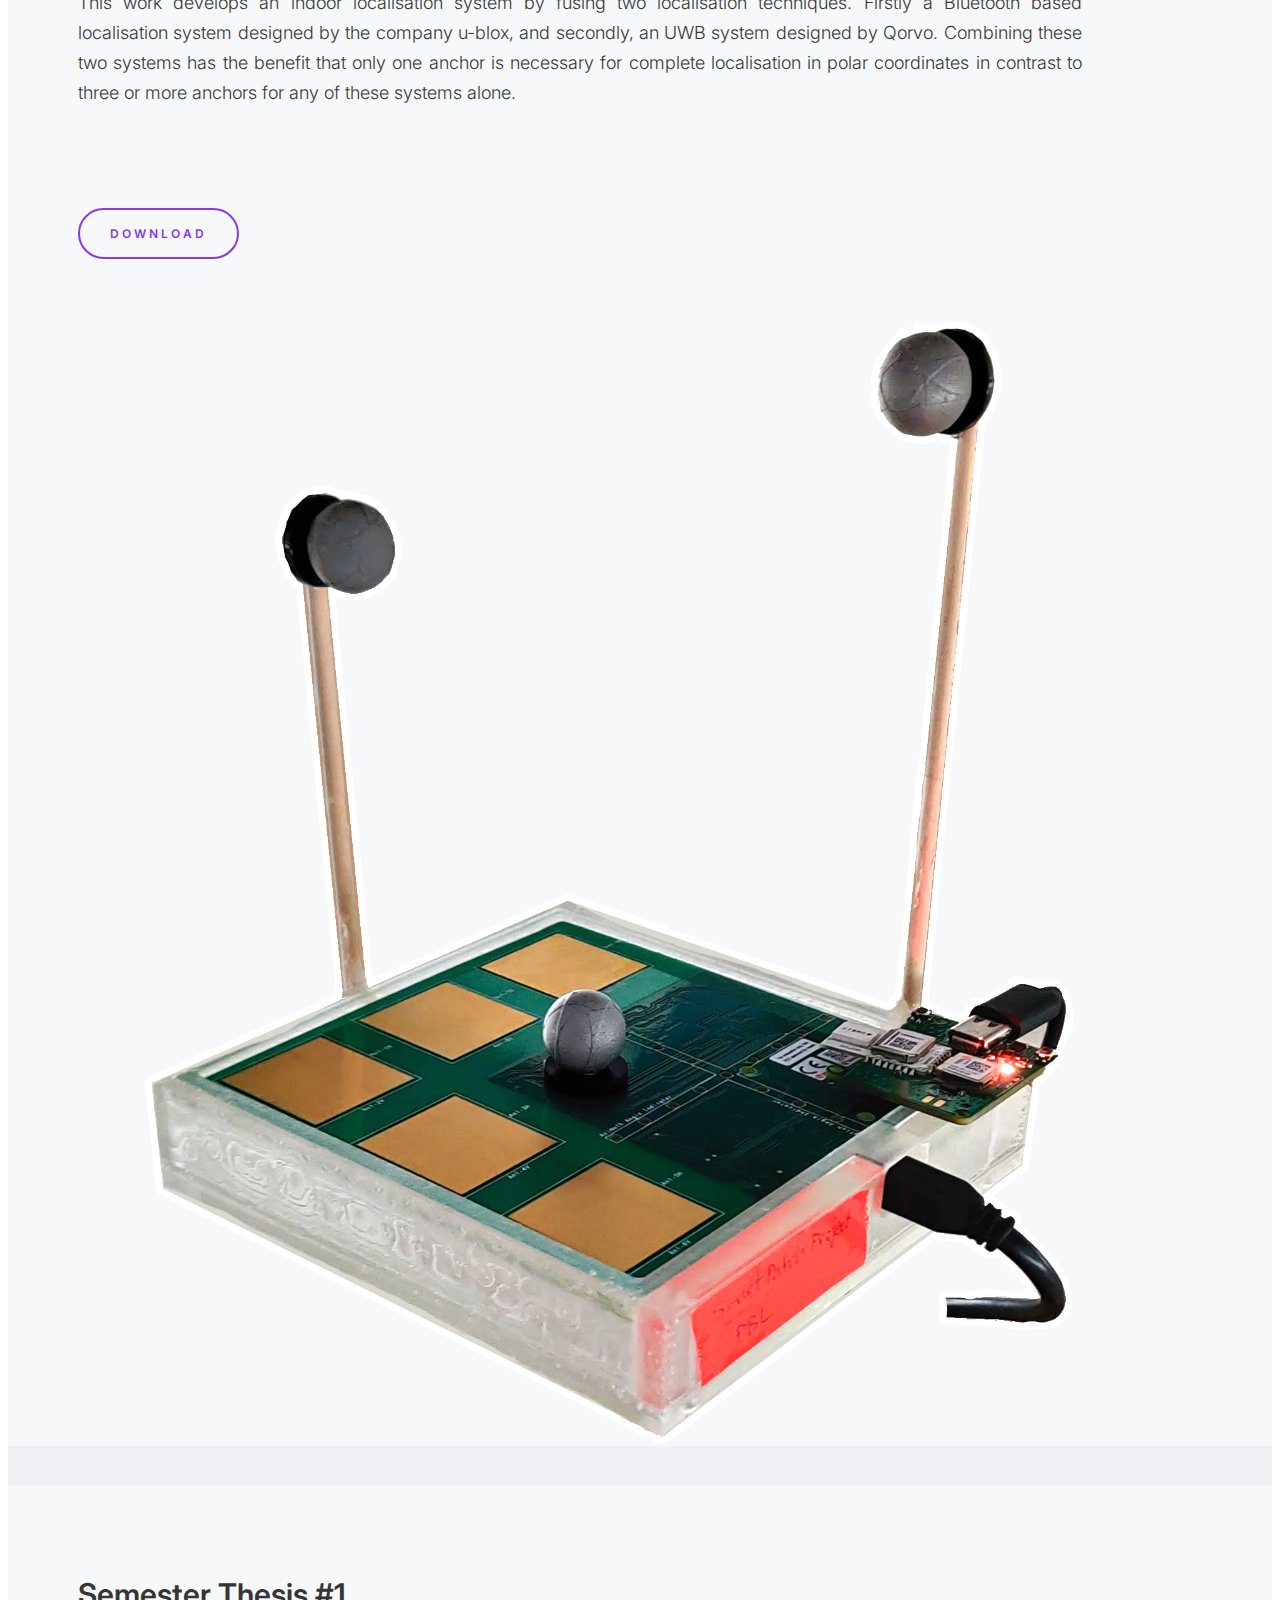
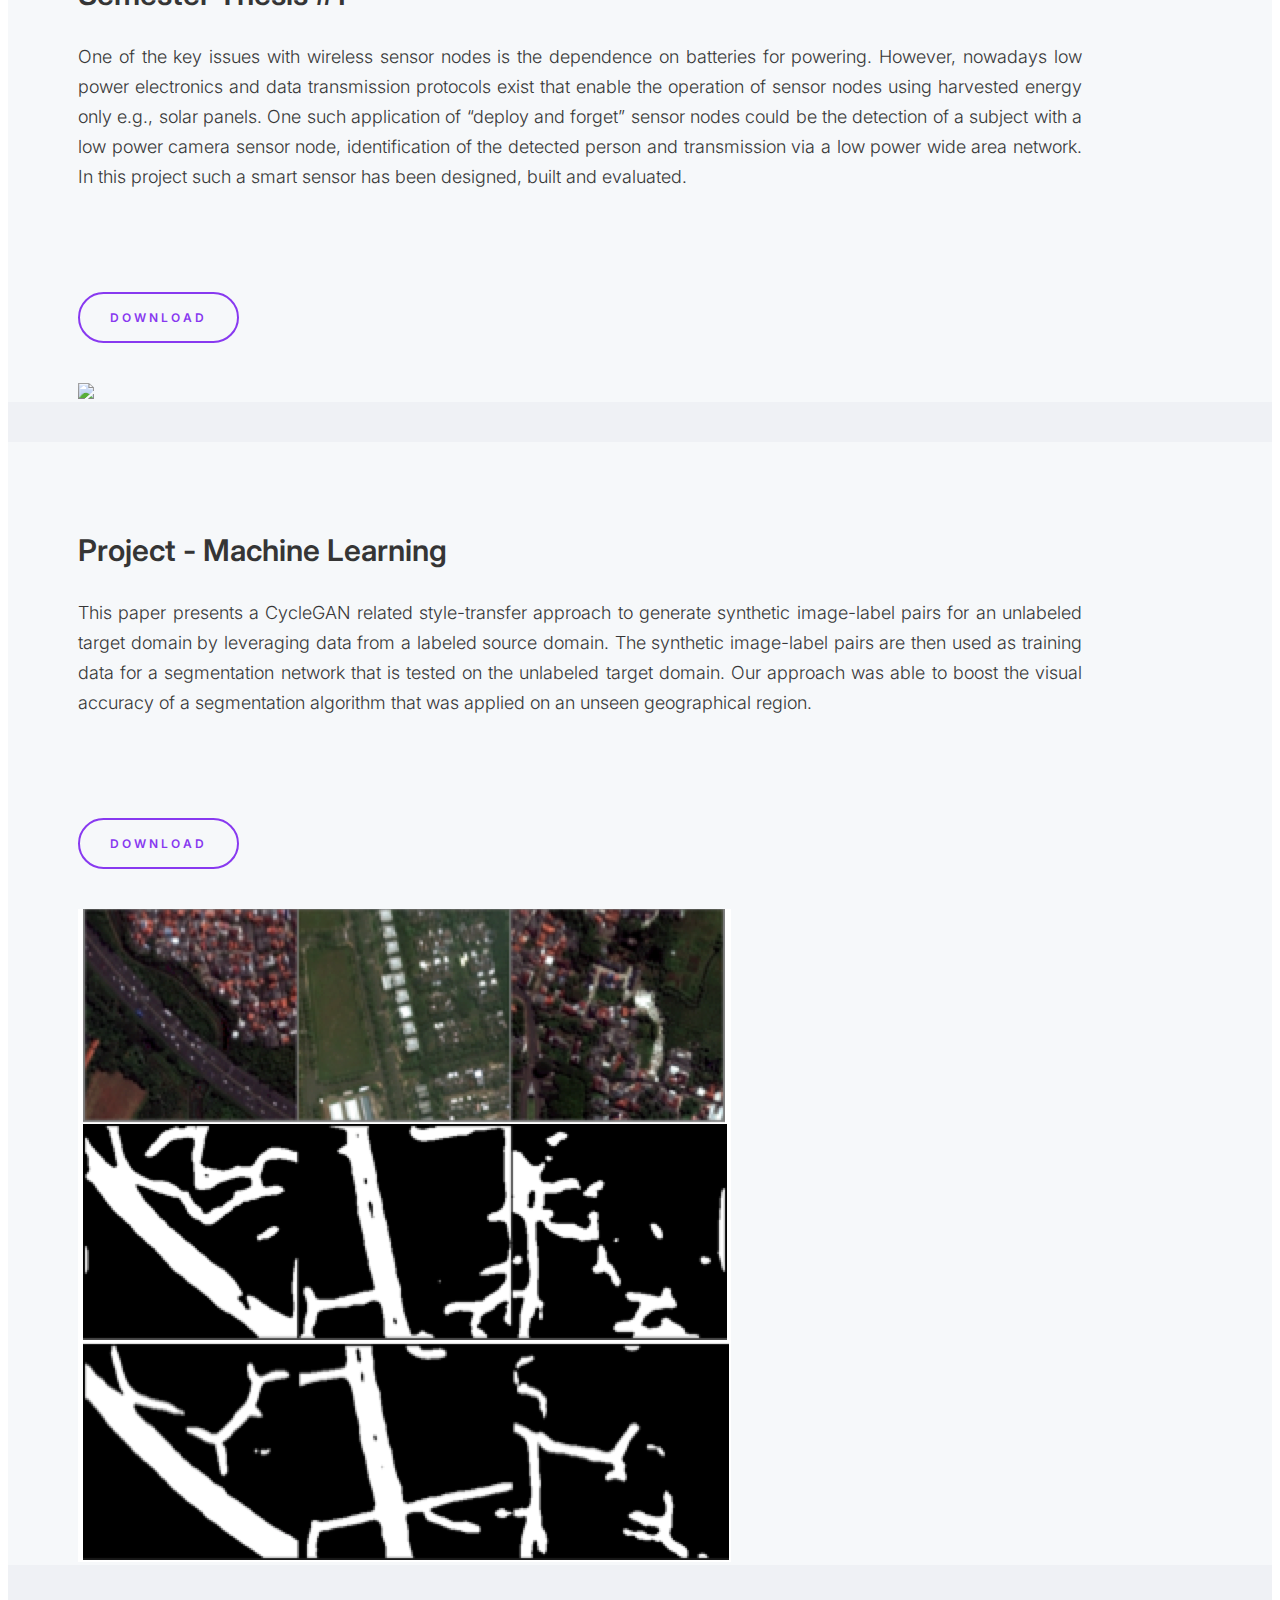
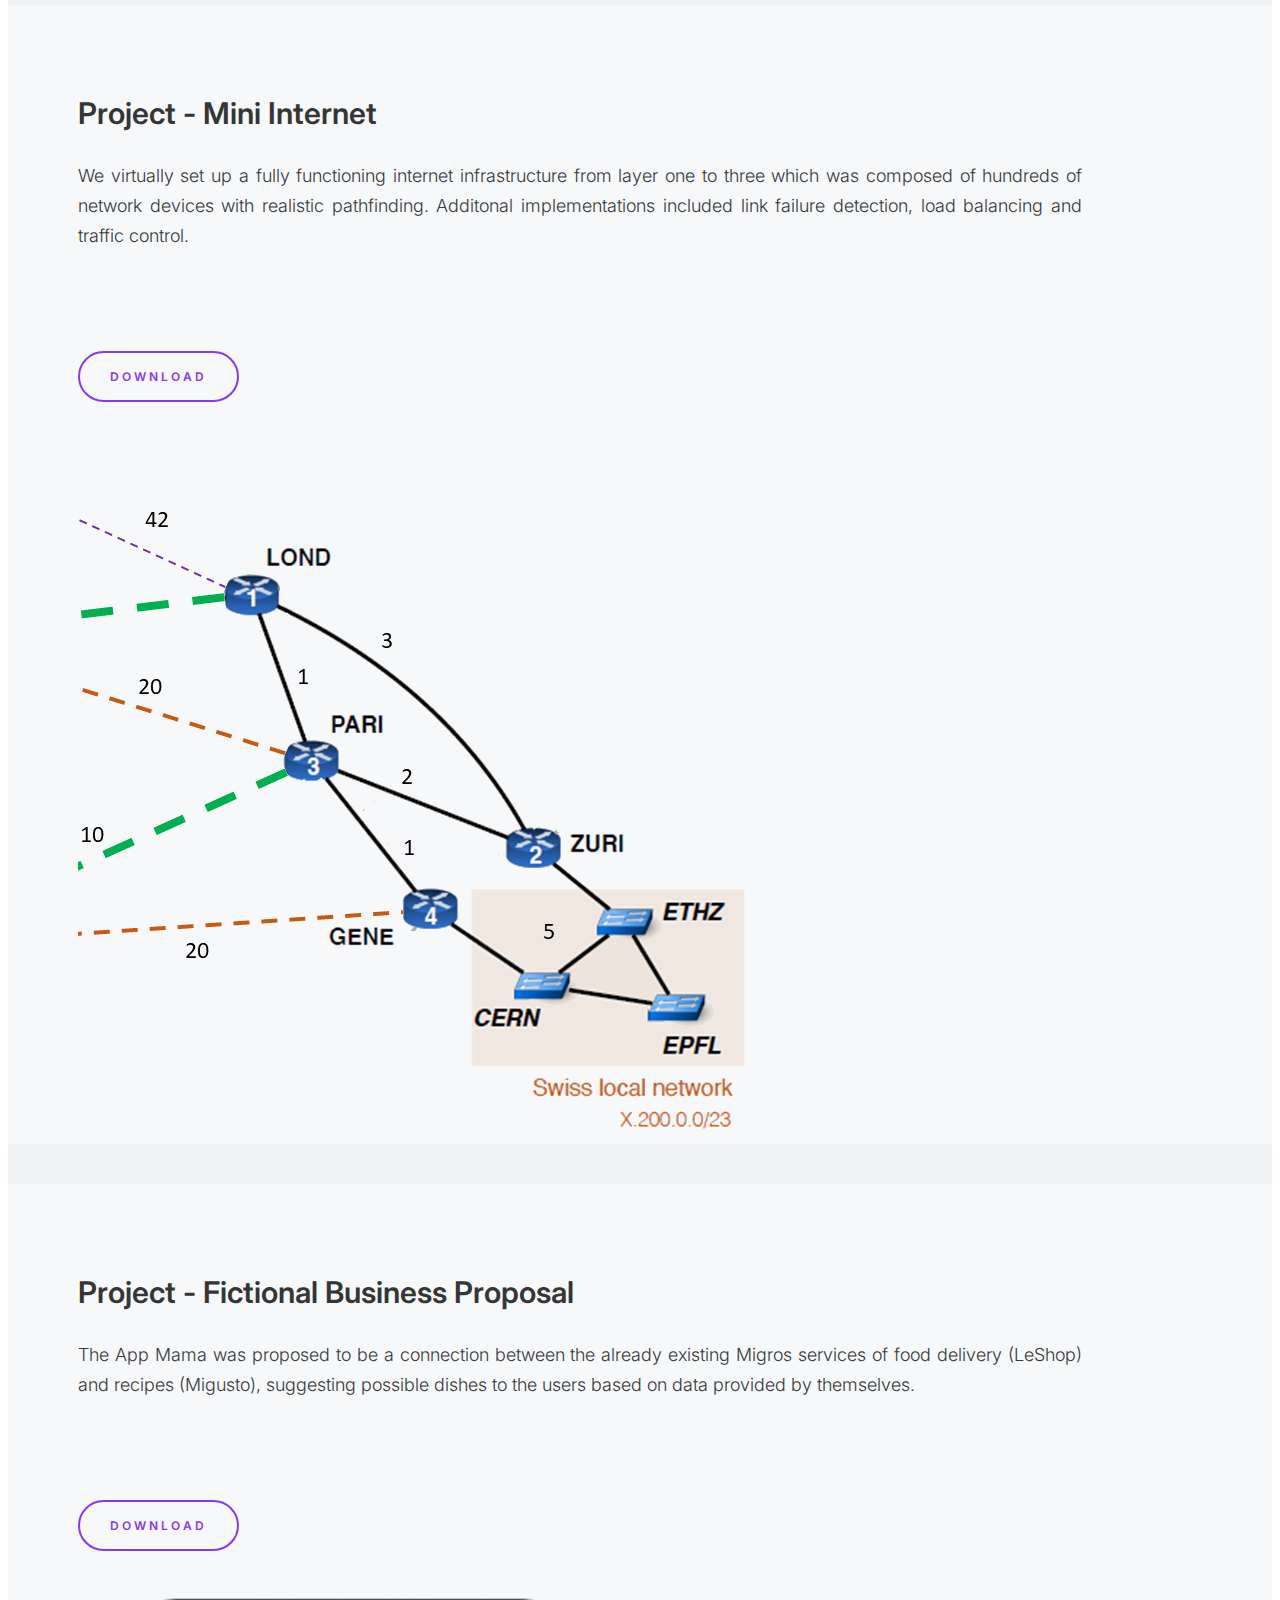
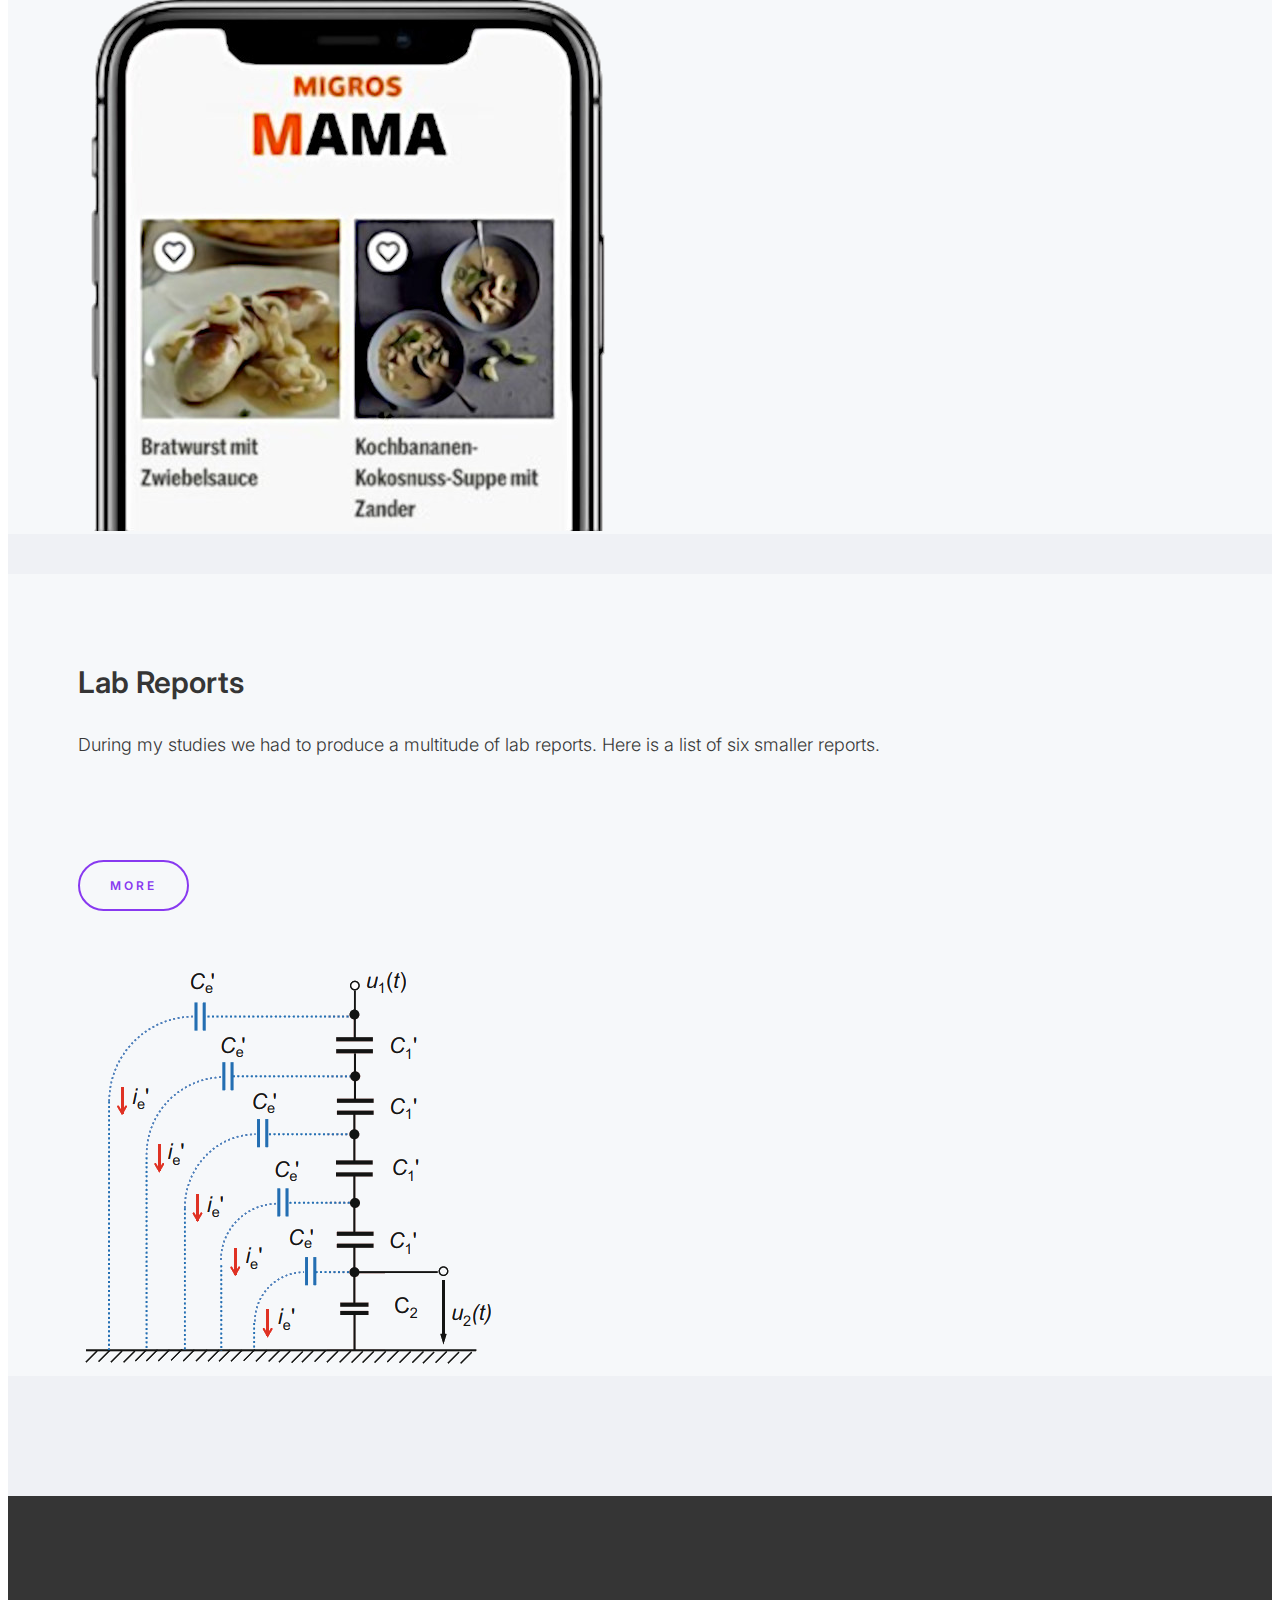
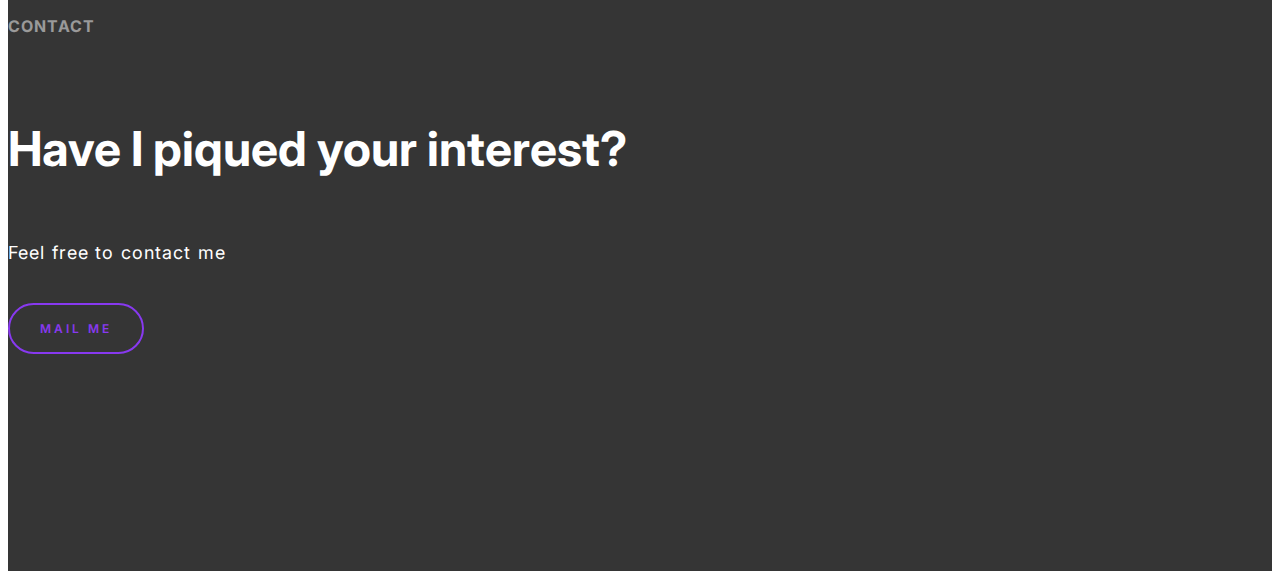
==== commit 8aed2859: "Update Color, Compressed MT, About Me, Enclustra" ====
--- a/index.html
+++ b/index.html
@@ -32,7 +32,7 @@
   <link href="assets/css/main.css" rel="stylesheet">
 
 
-  <title>Nando Galliard</title>
+  <title>Nando Galliard</title> <!-- Change this -->
   <link rel="icon" href="assets/images/N_logo.png">
 </head>
 
@@ -83,14 +83,14 @@
             <div class="contentenglish">
               <h1>
                 <span>HI THERE</span>
-                I’m Nando&nbsp;Galliard <br> <em>MSC&nbsp;ETH ELECTRICAL ENGINEER</em> based in Zürich.
+                I’m Nando&nbsp;Galliard <br> <em>FPGA/SoC Firmware Engineer</em> based in Zürich.
               </h1>
 
             </div>
             <div class="contentdeutsch">
               <h1>
                 <span>WILLKOMMEN</span>
-                Ich bin Nando&nbsp;Galliard <br> <em>MSC&nbsp;ETH ELEKTRO INGENIEUR</em> aus Zürich.
+                Ich bin Nando&nbsp;Galliard <br> <em>FPGA/SoC Firmware-Ingenieur</em> aus Zürich.
               </h1>
             </div>
 
@@ -136,12 +136,15 @@
       <section>
         <div class="contentenglish">
           <h2 class="ds-heading">About Me</h2>
-          <p>I’m currently working at ETH Zürich on my master thesis about designing, developing and evaluating a power
-            tracer and sensor emulator device that will be used to evaluate embedded systems.
-            The <b class="thick">thesis concludes in February 2023.</b> My fields of interest are embedded design, very
-            large-scale integration and communication networks. To research, design and build new advances in embedded
-            systems is my goal and I am
-            <b class="thick">looking for a full-time position starting march 2023.</b>
+          <p>Hello, I am Nando Galliard, an electrical engineer specializing in VLSI and Communication Systems. 
+          <br> 
+          I currently work as a <b class="thick">Junior FPGA/SoC Firmware Engineer</b> at Enclustra, where I am actively involved in developing cutting-edge solutions.
+          <br><br>          
+          I completed my <b class="thick">master's degree  Electrical Engineering at ETH Zürich</b>, focusing on the design and development of a hardware in the loop (HIL) testbed for embedded devices. This project allowed me to explore the intricate interplay between software and hardware, deepening my understanding of embedded operating systems such as Petalinux, FreeRTOS, and Zephyr.
+          Driven by my passion for embedded design, very large-scale integration, and communication networks.
+          <br><br>
+          I am committed to pushing the boundaries of technology in these areas. I thrive on the challenges of researching, designing, and building innovative advancements in embedded systems.
+          If you have any inquiries or would like to connect, please do not hesitate to get in touch.
           </p>
           <!-- <div class="ds-button-sec text-center">
             <a href="assets/pdf/Nando_Galliard_CV_English.pdf" class="ds-button" target="_blank">Download Resume</a>
@@ -149,12 +152,15 @@
         </div>
         <div class="contentdeutsch">
           <h2 class="ds-heading">Über mich</h2>
-          <p>Zurzeit arbeite ich an der ETH Zürich an meiner Masterarbeit über das Design, die Entwicklung und die
-            Evaluierung eines Power Tracers und eines Sensoremulators, der zur Evaluierung eingebetteter Systeme
-            verwendet wird. <b class="thick">Abschluss der Arbeit ist Februar 2023.</b> Meine
-            Interessengebiete sind eingebettetes Design, very large system integration und
-            Kommunikationsnetzwerke. Neue Fortschritte im Bereich der eingebetteten Systeme zu erforschen und zu
-            entwickeln ist mein Ziel, und ich <b class="thick">suche eine Vollzeitstelle ab März 2023.</b>
+          <p>Hallo, ich bin Nando Galliard, ein Elektroingenieur mit Schwerpunkt VLSI und Kommunikationssysteme. 
+            <br>
+            Derzeit arbeite ich als <b class="thick">Junior FPGA/SoC Firmware-Ingenieur</b> bei Enclustra, wo ich aktiv an der Entwicklung modernster Lösungen beteiligt bin.
+            <br><br>
+            Ich habe meinen <b class="thick">Master-Abschluss in Elektrotechnik an der ETH Zürich</b> absolviert und mich dabei auf das Design und die Entwicklung einer Hardware-in-the-Loop (HIL) Testumgebung für eingebettete Geräte spezialisiert. Dieses Projekt ermöglichte es mir, das komplexe Zusammenspiel von Software und Hardware zu erforschen und meine Kenntnisse in eingebetteten Betriebssystemen wie Petalinux, FreeRTOS und Zephyr zu vertiefen.
+            Getrieben von meiner Leidenschaft für eingebettetes Design, VLSI und Kommunikationsnetze, setze ich mich dafür ein, die Grenzen der Technologie in diesen Bereichen zu erweitern. 
+            <br><br>
+            Ich liebe es, mich den Herausforderungen der Forschung, des Designs und des Aufbaus innovativer Fortschritte in eingebetteten Systemen zu stellen.
+            Wenn Sie Fragen haben oder sich vernetzen möchten, zögern Sie bitte nicht mit mir Kontakt aufzunehmen.
           </p>
           <!-- Sport, Hobbys, Freizit -->
           <!-- <div class="ds-button-sec text-center">
@@ -179,12 +185,14 @@
               <li>Python</li>
               <li>C</li>
               <li>C++</li>
-              <li>SystemVerilog</li>
+              <li>VHDL</li>
+              <li>Zephyr RTOS</li>
+              <li>FreeRTOS</li>
+              <li>Petalinux</li>
               <li>Bash</li>
               <li>PowerShell</li>
               <li>SQL</li>
-              <li>Altium NEXUS</li>
-              <li>Zephyr RTOS</li>
+              <li>Altium</li>
             </ul>
           </div>
           <div class="contentdeutsch">
@@ -193,12 +201,14 @@
               <li>Python</li>
               <li>C</li>
               <li>C++</li>
-              <li>SystemVerilog</li>
+              <li>VHDL</li>
+              <li>Zephyr RTOS</li>
+              <li>FreeRTOS</li>
+              <li>Petalinux</li>
               <li>Bash</li>
               <li>PowerShell</li>
               <li>SQL</li>
-              <li>Altium NEXUS</li>
-              <li>Zephyr RTOS</li>
+              <li>Altium</li>
             </ul>
           </div>
         </div>
@@ -320,20 +330,20 @@
               <section>
                 <div class="contentenglish">
                   <h3 class="ds-work-tilte">Master Thesis</h3>
-                  <p>Design and Validation of a Combined Power Tracer and Sensor Emulator for the Evaluation of Embedded
-                    Hardware/Software System Designs</p>
-                  <a href="index.html" class="ds-button" target="_blank">In development</a>
-                </div>
+                  <p>The thesis focused on the development of a hardware in the loop (HIL) testbed for embedded devices. The aim was to address the challenge of reproducing stimulus with precise timing in the nanoseconds and interacting with specific components of an embedded device. The testbed included a power profiler module, power delivery module, and data interposer module, enabling accurate current measurement, power delivery, and communication with the device under test (DUT). The research resulted in a comprehensive solution for testing low-power devices and those requiring high inrush current, such as FPGAs. The modular design of the testbed allows for flexibility and future expansion to meet the evolving needs of embedded systems testing.</p>
+                  <a href="assets/pdf/HS2022_Masterthesis_Report_Nando_Galliard_Combined_Power_Tracer_and_Sensor_Emulator_for_DUT.pdf"
+                    class="ds-button" target="_blank">Download</a>
+                  </div>
                 <div class="contentdeutsch">
                   <h3 class="ds-work-tilte">Masterarbeit</h3>
-                  <p>Entwurf und Validierung eines kombinierten Power Tracer und Sensor-Emulators für die Evaluierung
-                    von eingebetteten Hardware/Software-Systementwürfen</p>
-                  <a href="index.html" class="ds-button" target="_blank">In Entwicklung</a>
-                </div>
+                  <p>Die Masterarbeit konzentrierte sich auf die Entwicklung einer Hardware-in-the-Loop (HIL)-Testumgebung für eingebettete Geräte. Ziel war es, die Herausforderung zu meistern, Stimuli mit präzisem Timing im Nanosekundenbereich zu reproduzieren und mit spezifischen Komponenten eines eingebetteten Geräts zu interagieren. Das Testbed umfasste ein Power-Profiler-Modul, ein Power-Delivery-Modul und ein Daten-Interposer-Modul, die eine genaue Strommessung, Power-Delivery und Kommunikation mit dem zu testenden Gerät (DUT) ermöglichten. Das Ergebnis der Forschung war eine umfassende Lösung für das Testen von Geräten mit geringem Stromverbrauch und solchen, die einen hohen Einschaltstrom benötigen, wie z. B. FPGAs. Der modulare Aufbau des Prüfstandes ermöglicht Flexibilität und zukünftige Erweiterungen, um den sich entwickelnden Anforderungen beim Testen eingebetteter Systeme gerecht zu werden.</p>
+                    <a href="assets/pdf/HS2022_Masterthesis_Report_Nando_Galliard_Combined_Power_Tracer_and_Sensor_Emulator_for_DUT.pdf"
+                      class="ds-button" target="_blank">Herunterladen</a>
+                    </div>
               </section>
             </div>
             <div class="col-12 col-sm-12 col-md-5 col-lg-5 col-xl-5 col-xxl-5">
-              <!-- <figure><img src="assets/images/work-1.jpg"></figure> -->
+              <figure><img src="assets/images/SUMMARY-White_Background-TOP_VIEW_11ratio.png"></figure>
             </div>
           </div>
         </div>
--- a/assets/css/main.css
+++ b/assets/css/main.css
@@ -20,7 +20,8 @@
 body {
   font-family: "Inter", sans-serif;
   overflow-x: hidden;
-  background-color: #fff;
+  background-color: #eff1f5;
+  /*background-color: #fff;*/
   font-weight: 400;
   font-style: normal;
   color: #373737;
@@ -179,7 +180,7 @@
   color: #fff;
   width: 24px;
   height: 24px;
-  background-color: #f26464;
+  background-color: #8839f0;
   display: flex;
   justify-content: center;
   align-items: center;
@@ -213,7 +214,7 @@
 }
 
 .ds-banner section h1 em {
-  color: #f26464;
+  color: #8839f0;
   font-style: normal;
 }
 .ds-numbervalulist {
@@ -233,7 +234,7 @@
 }
 .ds-numbervalulist strong {
   display: block;
-  color: #f26464;
+  color: #8839f0;
   font-size: 36px;
   font-weight: 800;
 }
@@ -255,7 +256,7 @@
   text-transform: uppercase;
   letter-spacing: 1px;
   font-size: 16px;
-  border-bottom: 3px solid #f26464;
+  border-bottom: 3px solid #8839f0;
   padding-bottom: 7px;
   margin-bottom: 23px;
 }
@@ -278,9 +279,9 @@
   line-height: 13px;
   font-weight: 600;
   letter-spacing: 3px;
-  color: #f26464;
+  color: #8839f0;
   padding: 17px 30px;
-  border: 2px solid #f26464;
+  border: 2px solid #8839f0;
   border-radius: 60px;
 }
 .ds-twobutton-left {
@@ -302,7 +303,7 @@
 }
 
 .ds-button:hover {
-  background-color: #f26464;
+  background-color: #8839f0;
   color: #fff;
 }
 .ds-arrow-button i {
@@ -524,7 +525,7 @@
   color: rgba(255, 255, 255, 0.5);
 }
 .ds-copyright a:hover {
-  color: #f26464;
+  color: #8839f0;
 }
 
 /*-------------------------------------------------------------------------------
@@ -685,7 +686,7 @@
 }
 
 input.check-toggle-round-flat:checked ~ .off {
-  color: #f26464;
+  color: #8839f0;
 }
 
 input.check-toggle-round-flat:checked ~ .on {
@@ -696,7 +697,7 @@
 .switch > span.on {
   left: 0;
   padding-left: 2px;
-  color: #f26464;
+  color: #8839f0;
   position: absolute;
   text-align: center;
   width: 53%;
@@ -739,7 +740,7 @@
   padding: 2px;
   width: 105px;
   height: 35px;
-  background-color: #f26464;
+  background-color: #8839f0;
   -webkit-border-radius: 60px;
   -moz-border-radius: 60px;
   -ms-border-radius: 60px;
@@ -757,7 +758,7 @@
   left: 2px;
   bottom: 2px;
   right: 2px;
-  background-color: #f26464;
+  background-color: #8839f0;
   -webkit-
 
   -moz-border-radius: 60px;
@@ -801,7 +802,7 @@
   top: -9000px;
 }
 input[type="checkbox"].toggle ~ label {
-color: #f26464;} */
+color: #8839f0;} */
 
 /* input.check-toggle-round-flat + label .contentenglish,
 input.check-toggle-round-flat:checked + label .contentdeutsch {
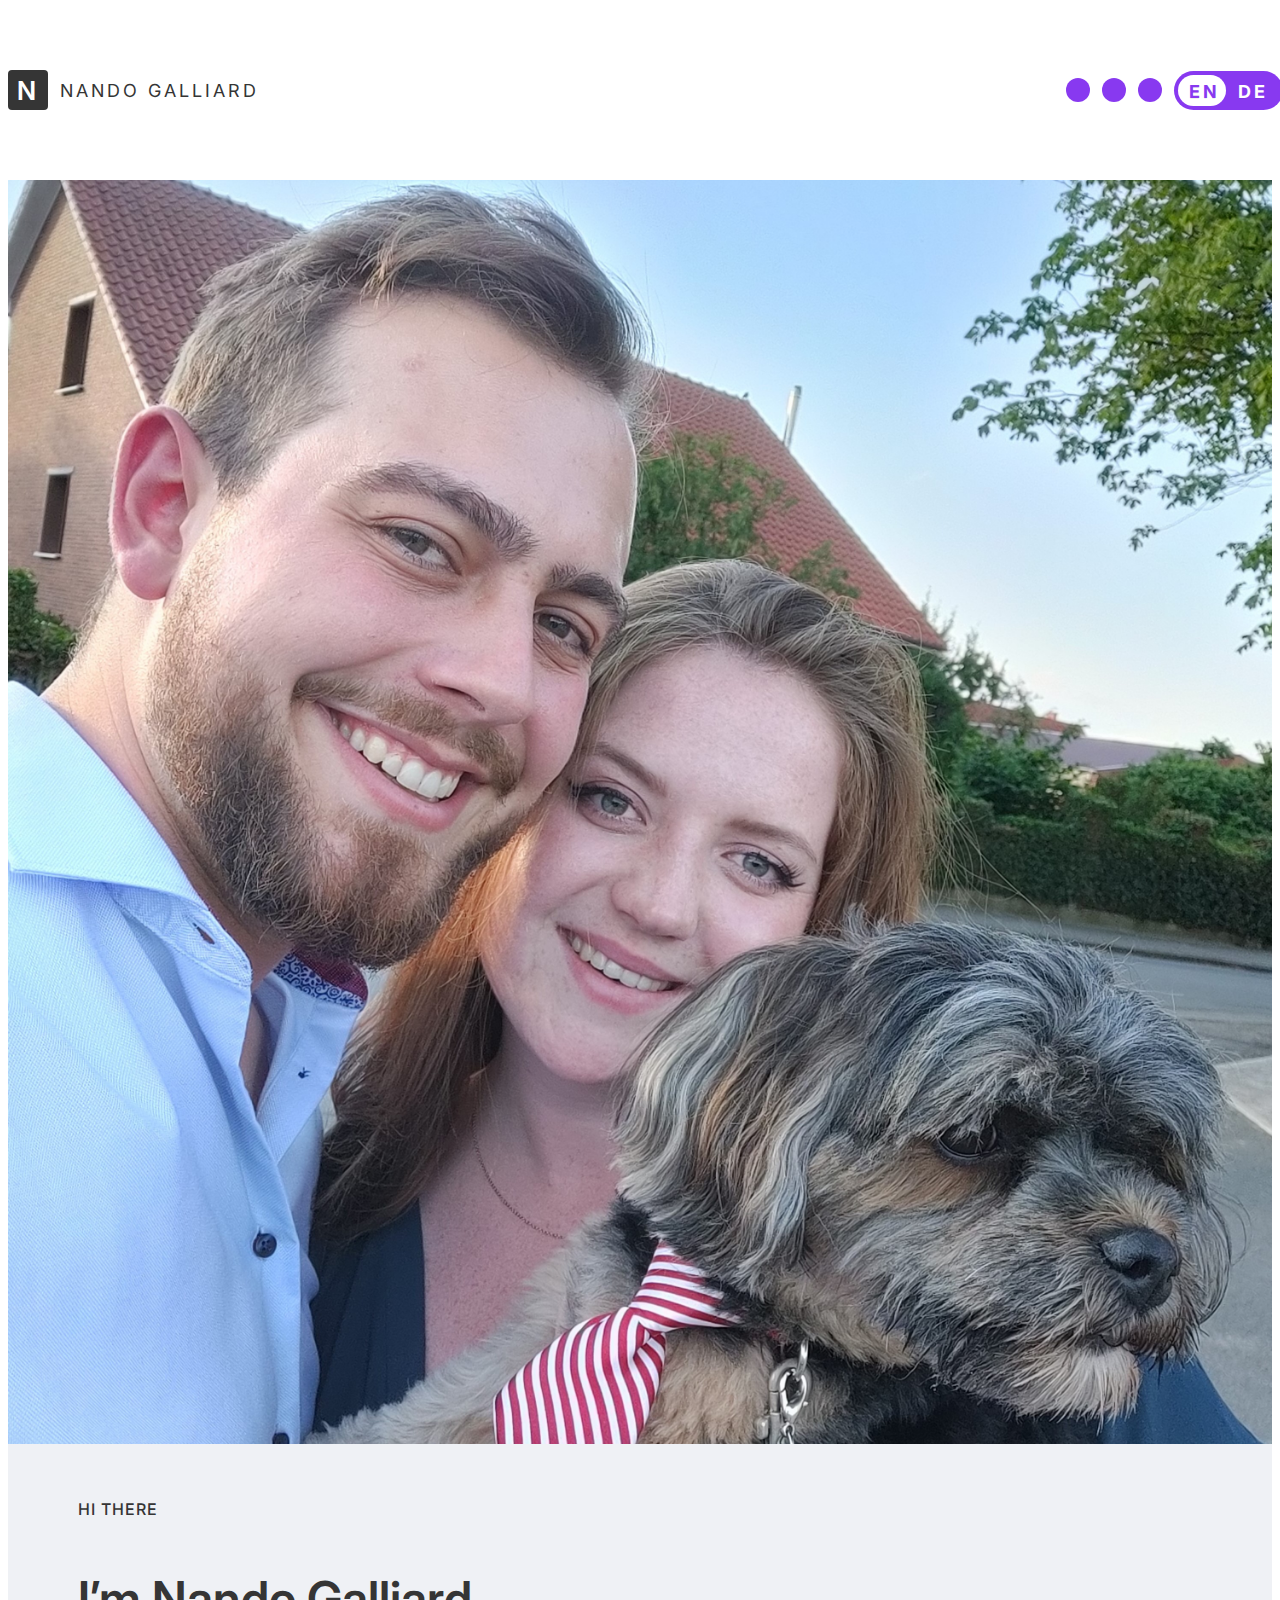
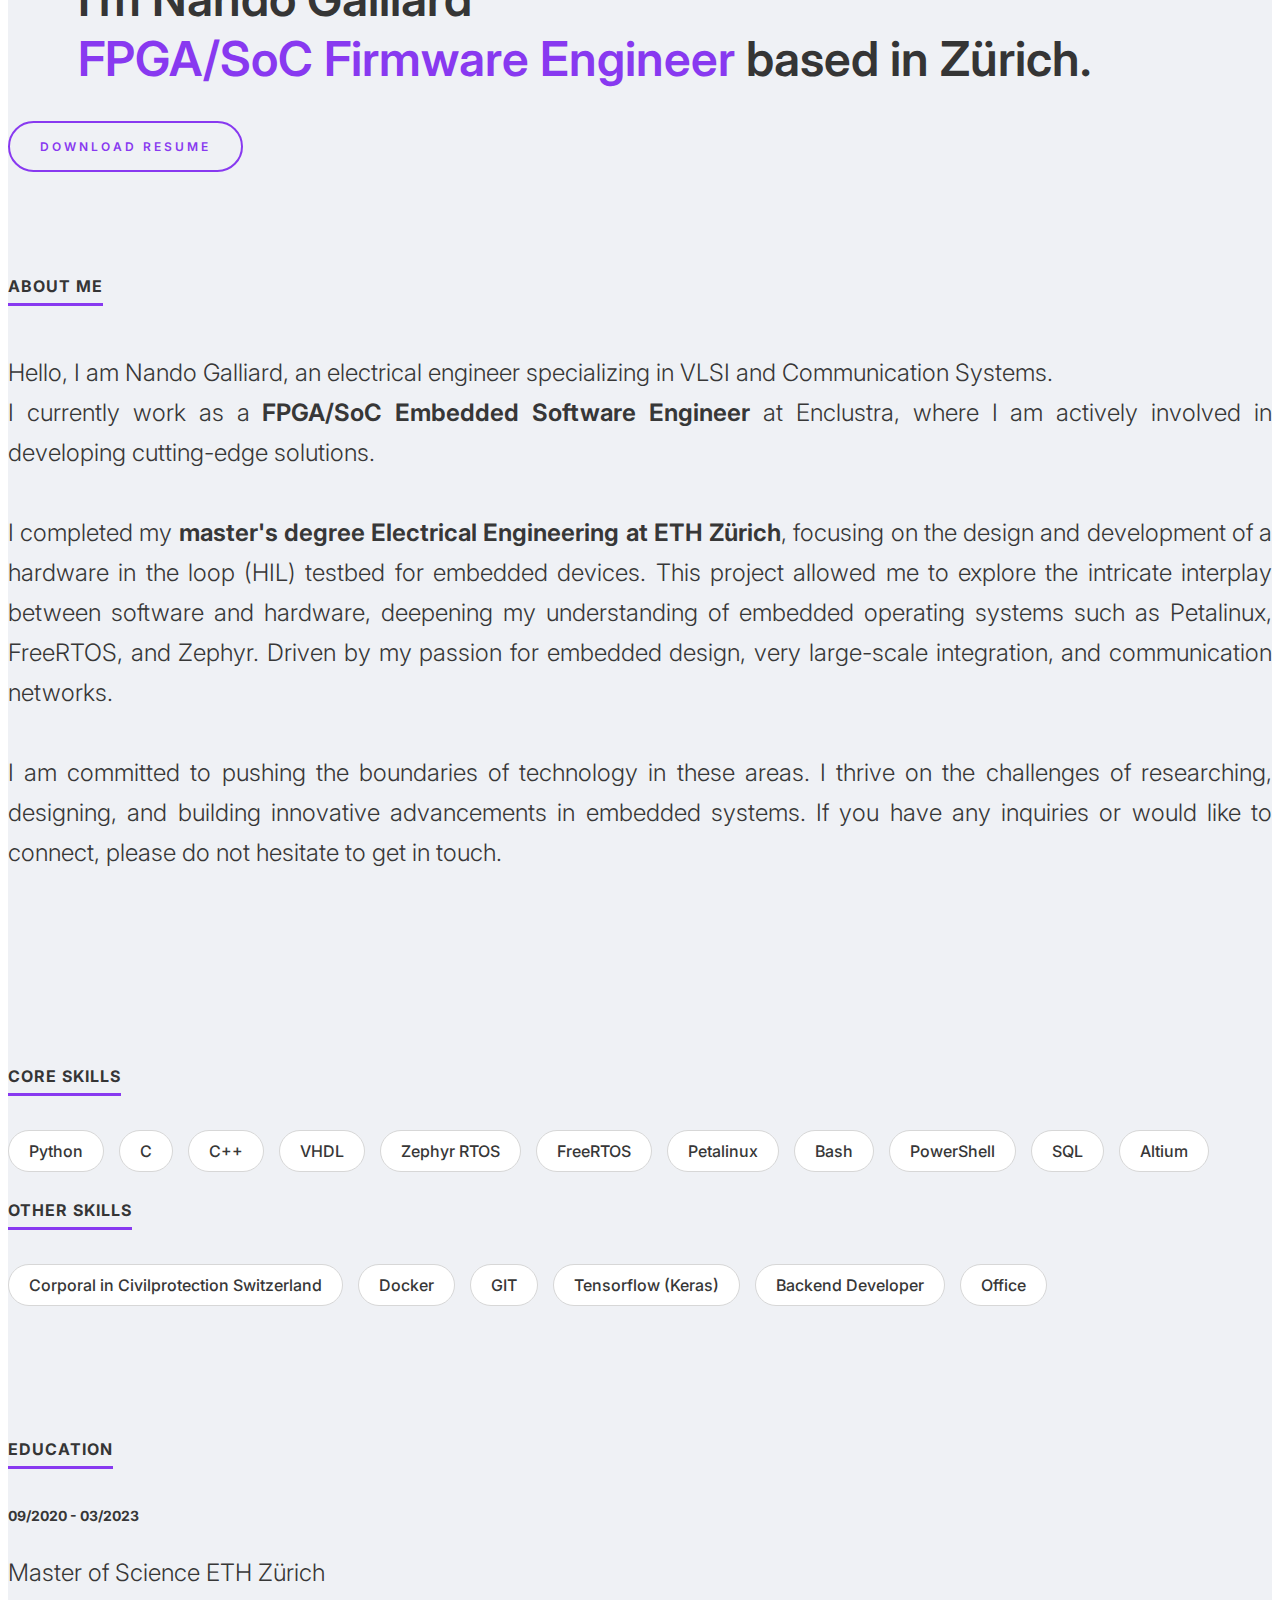
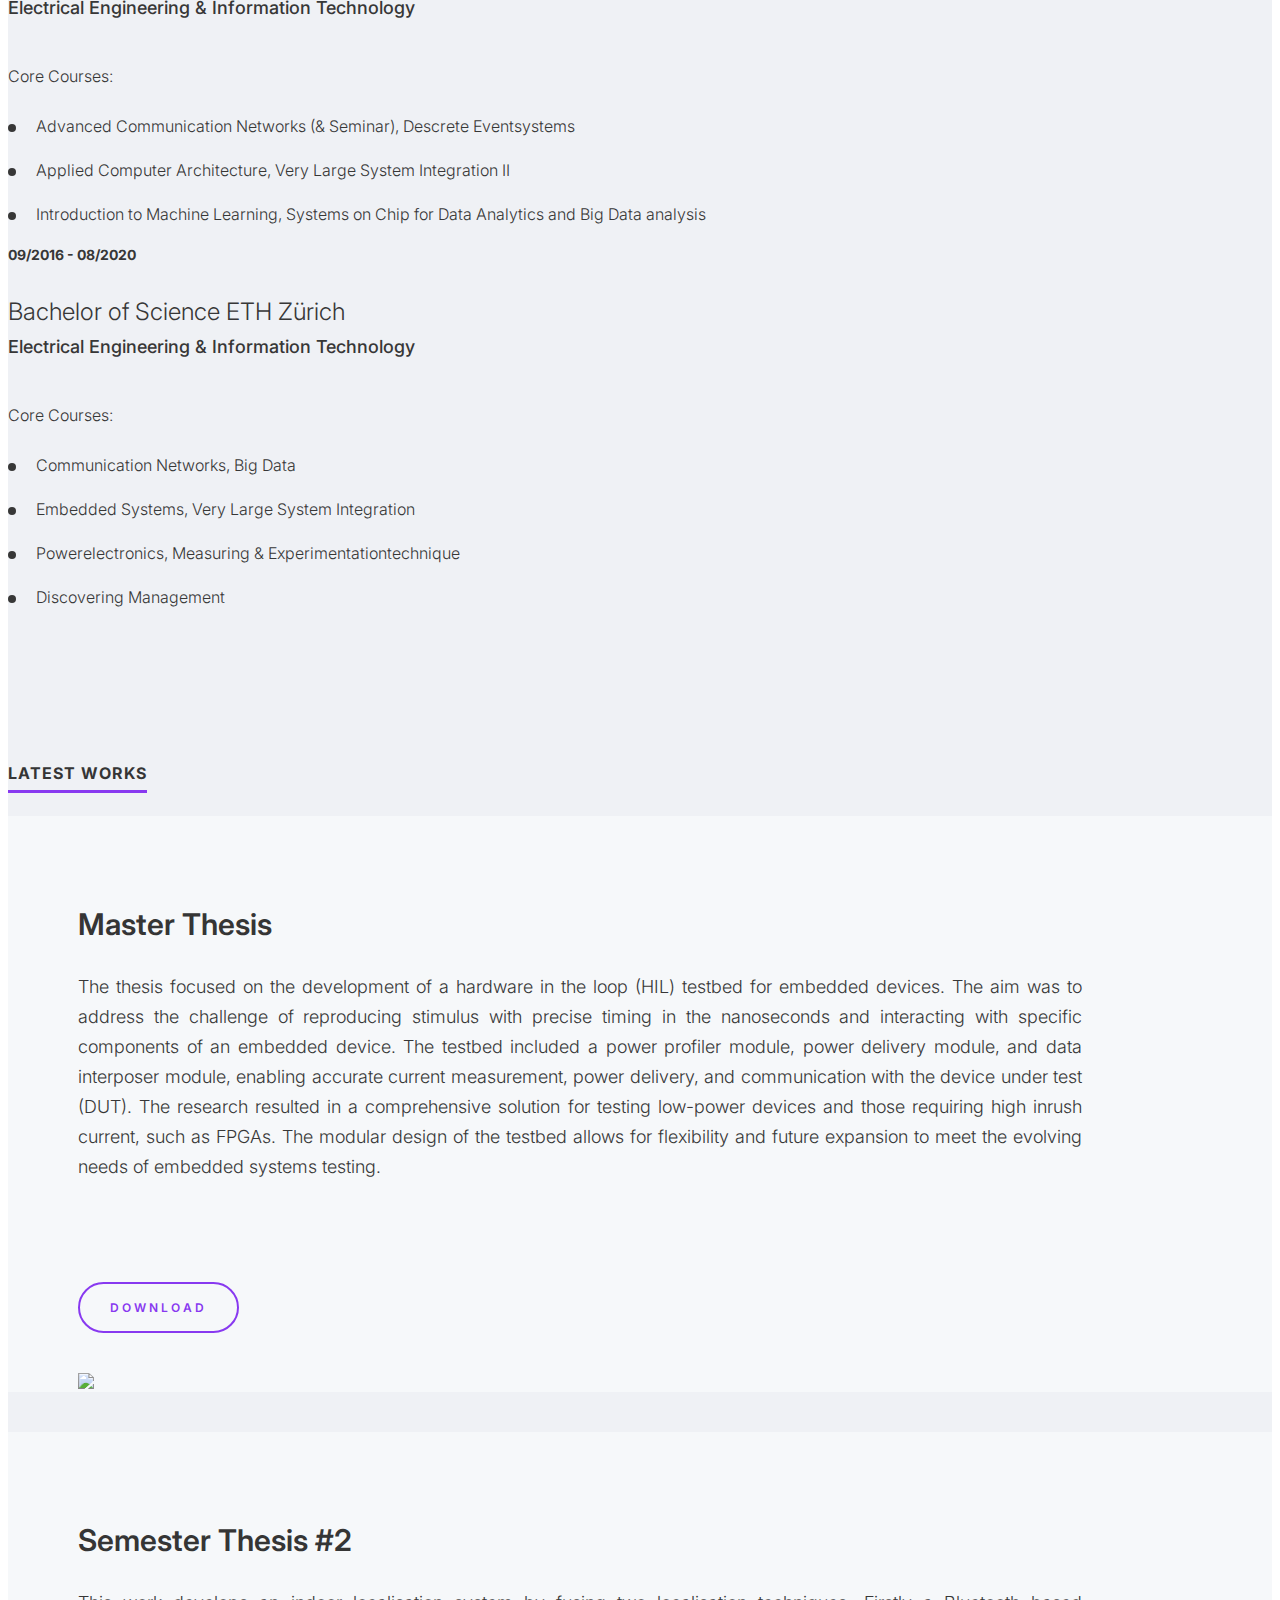
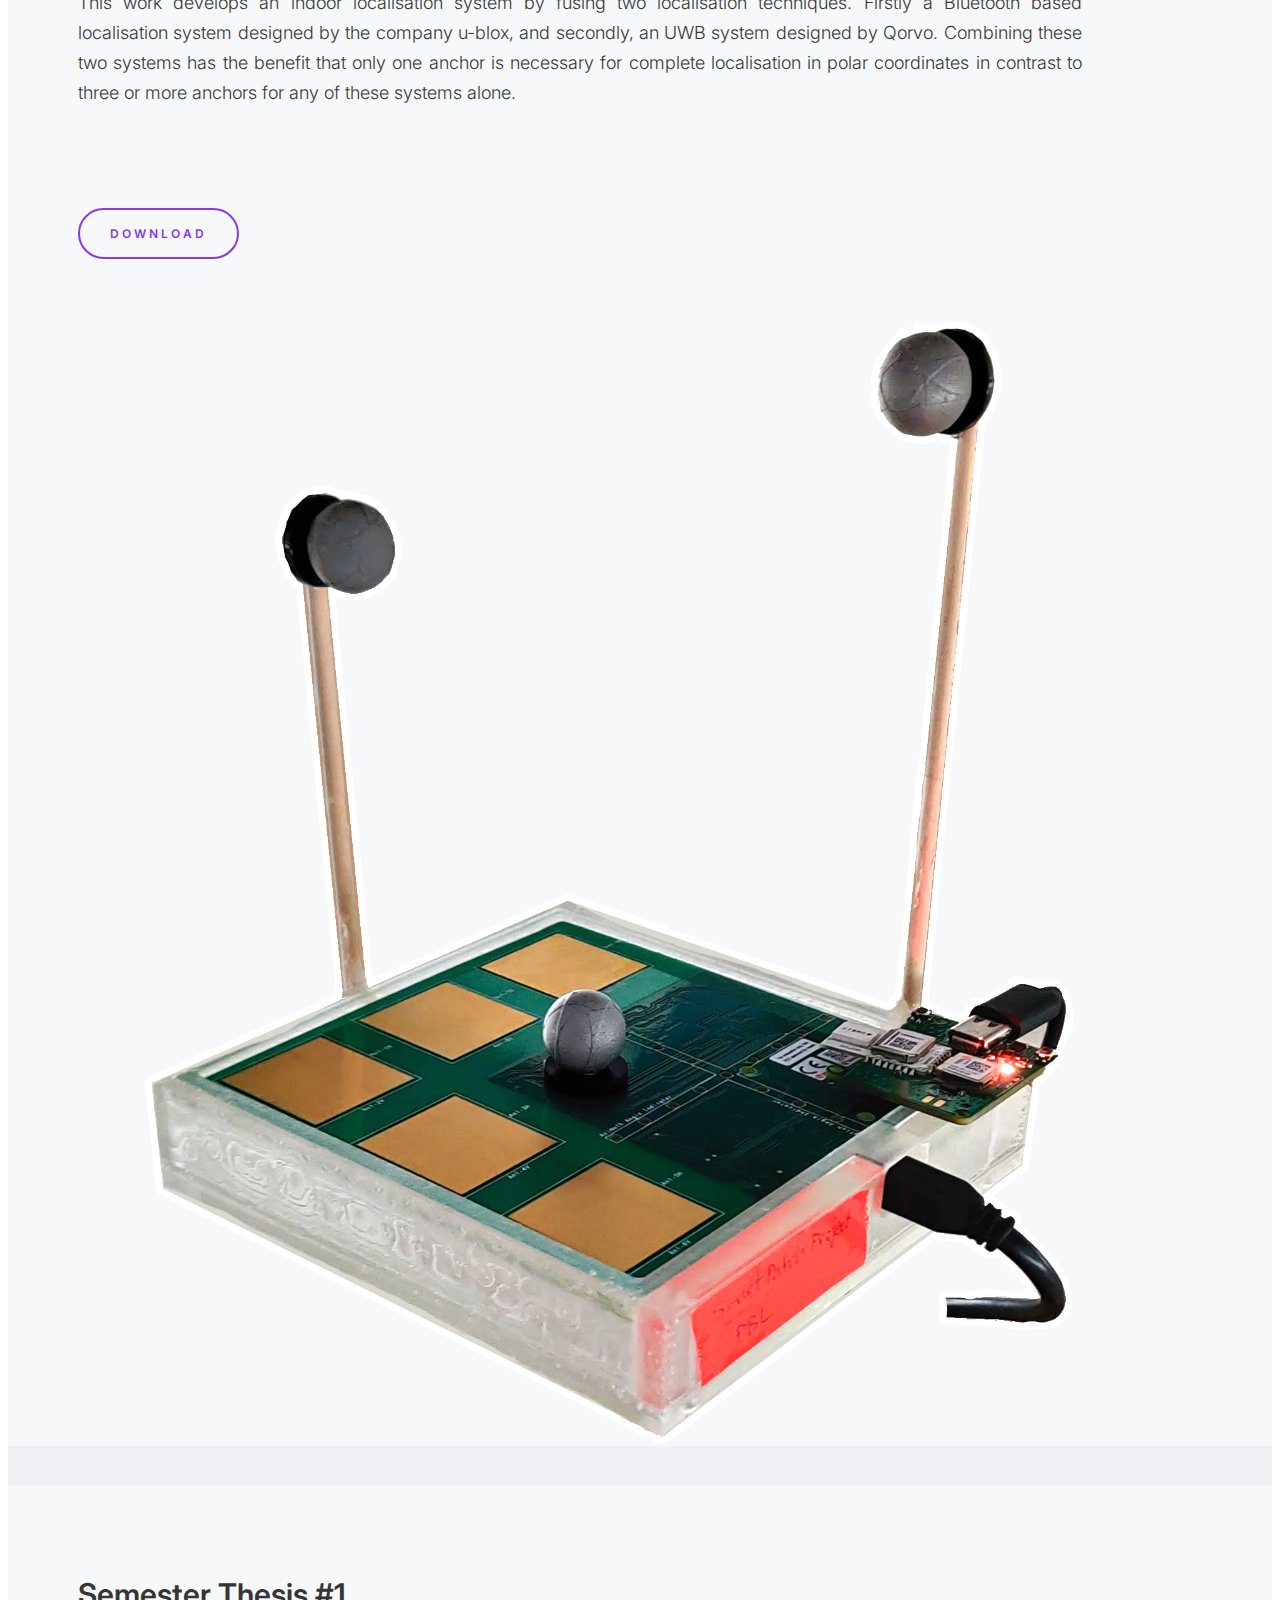
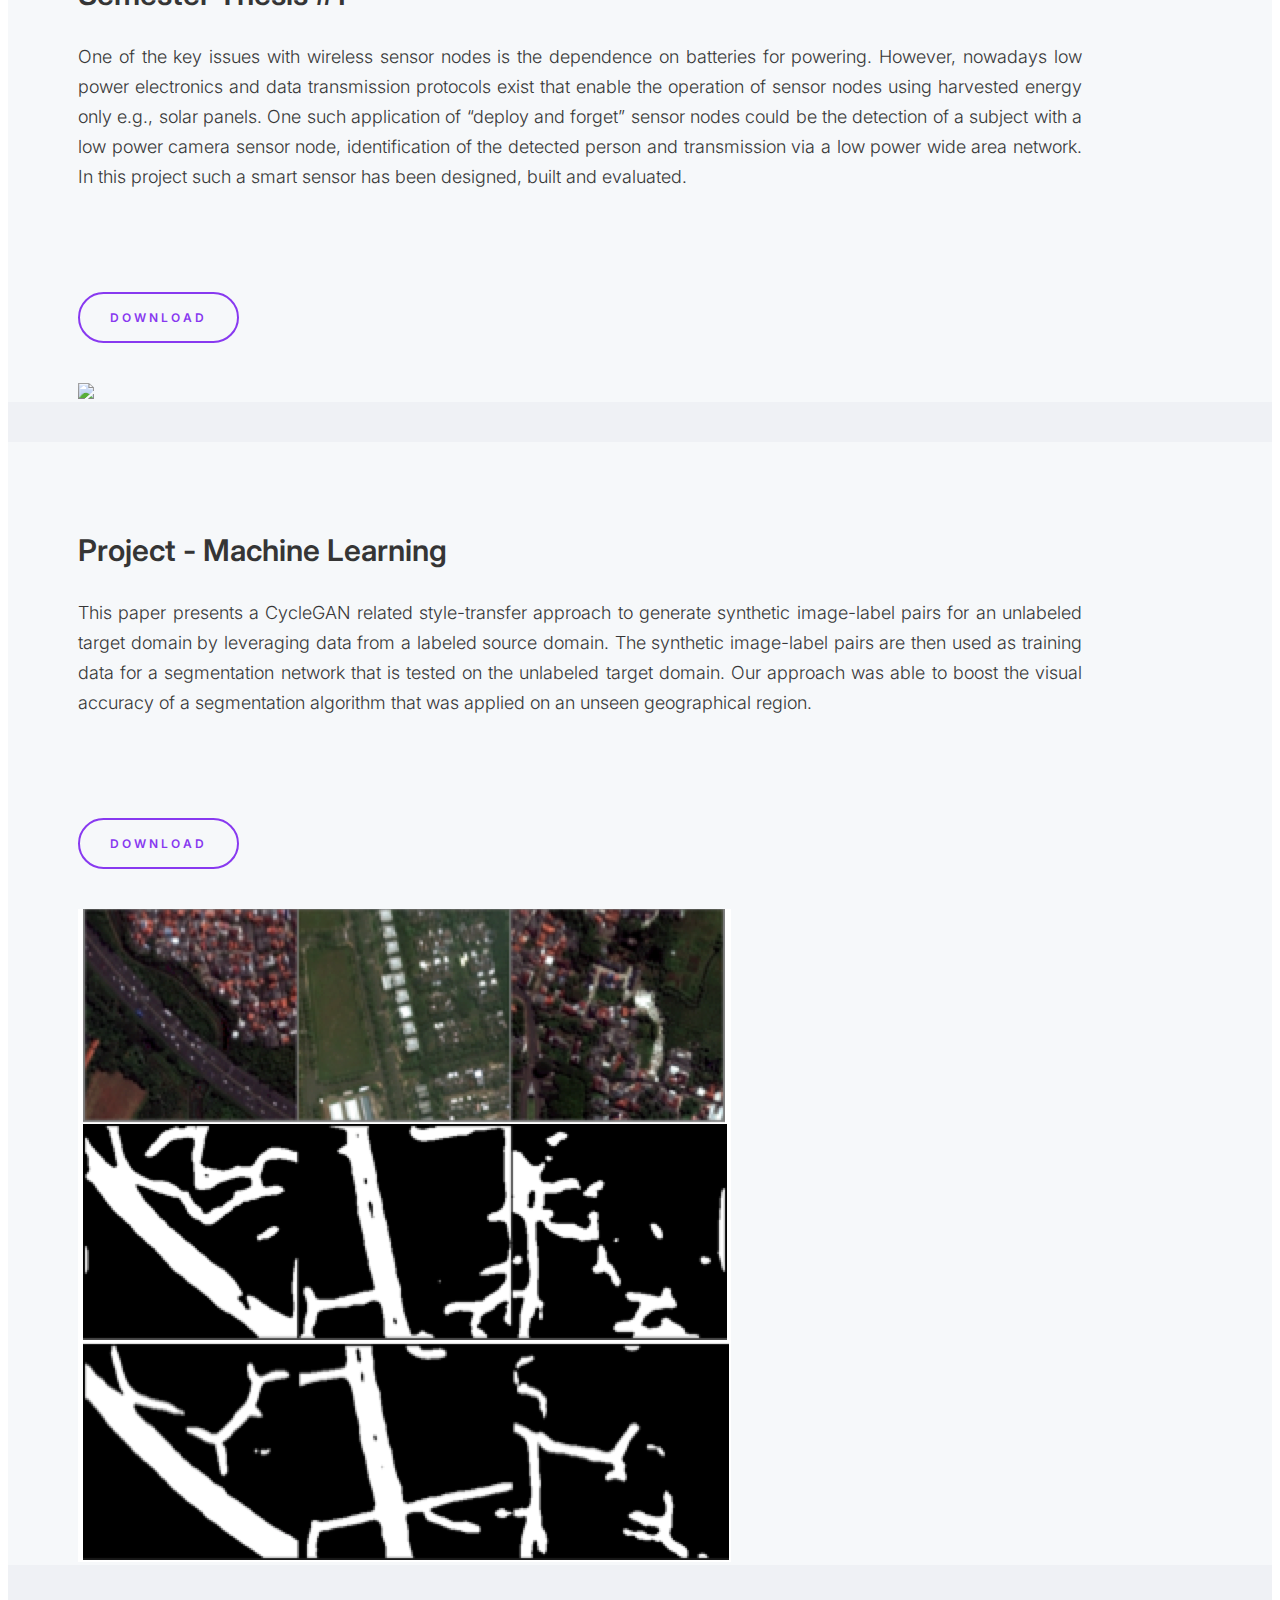
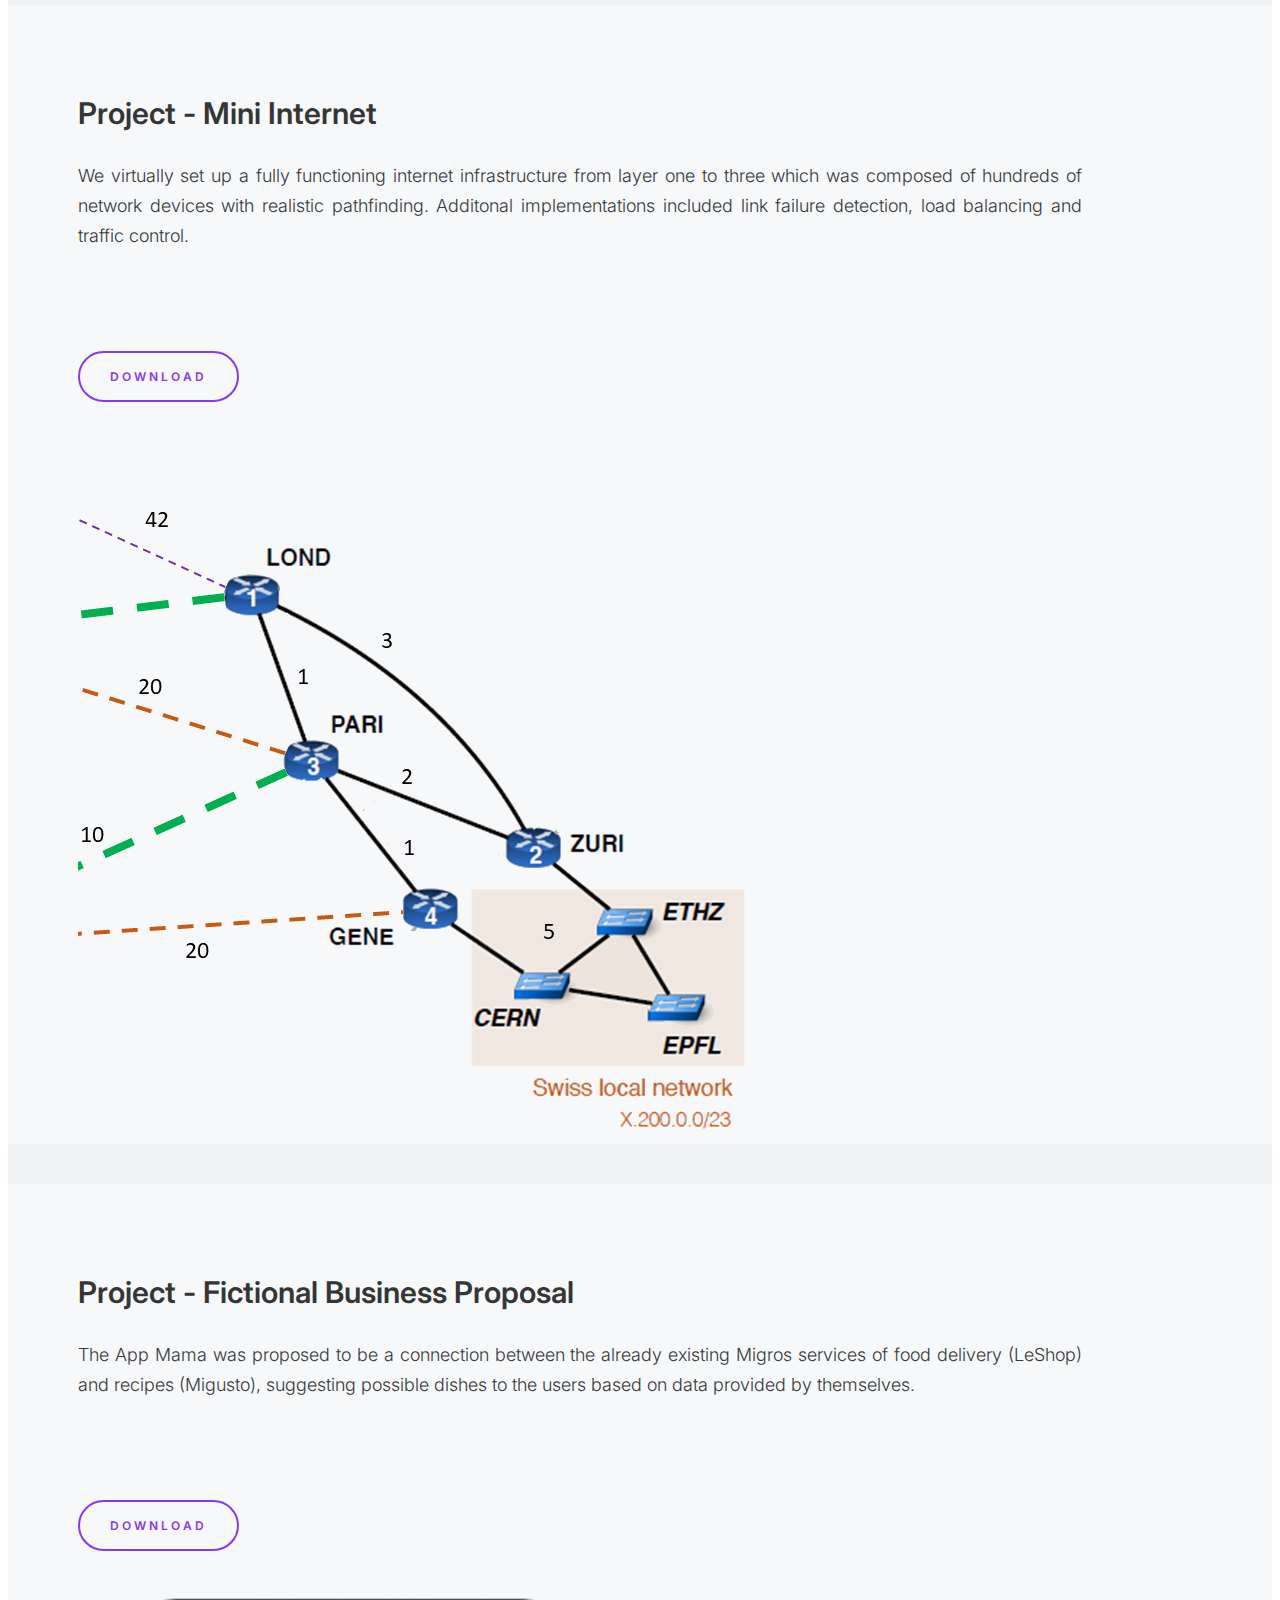
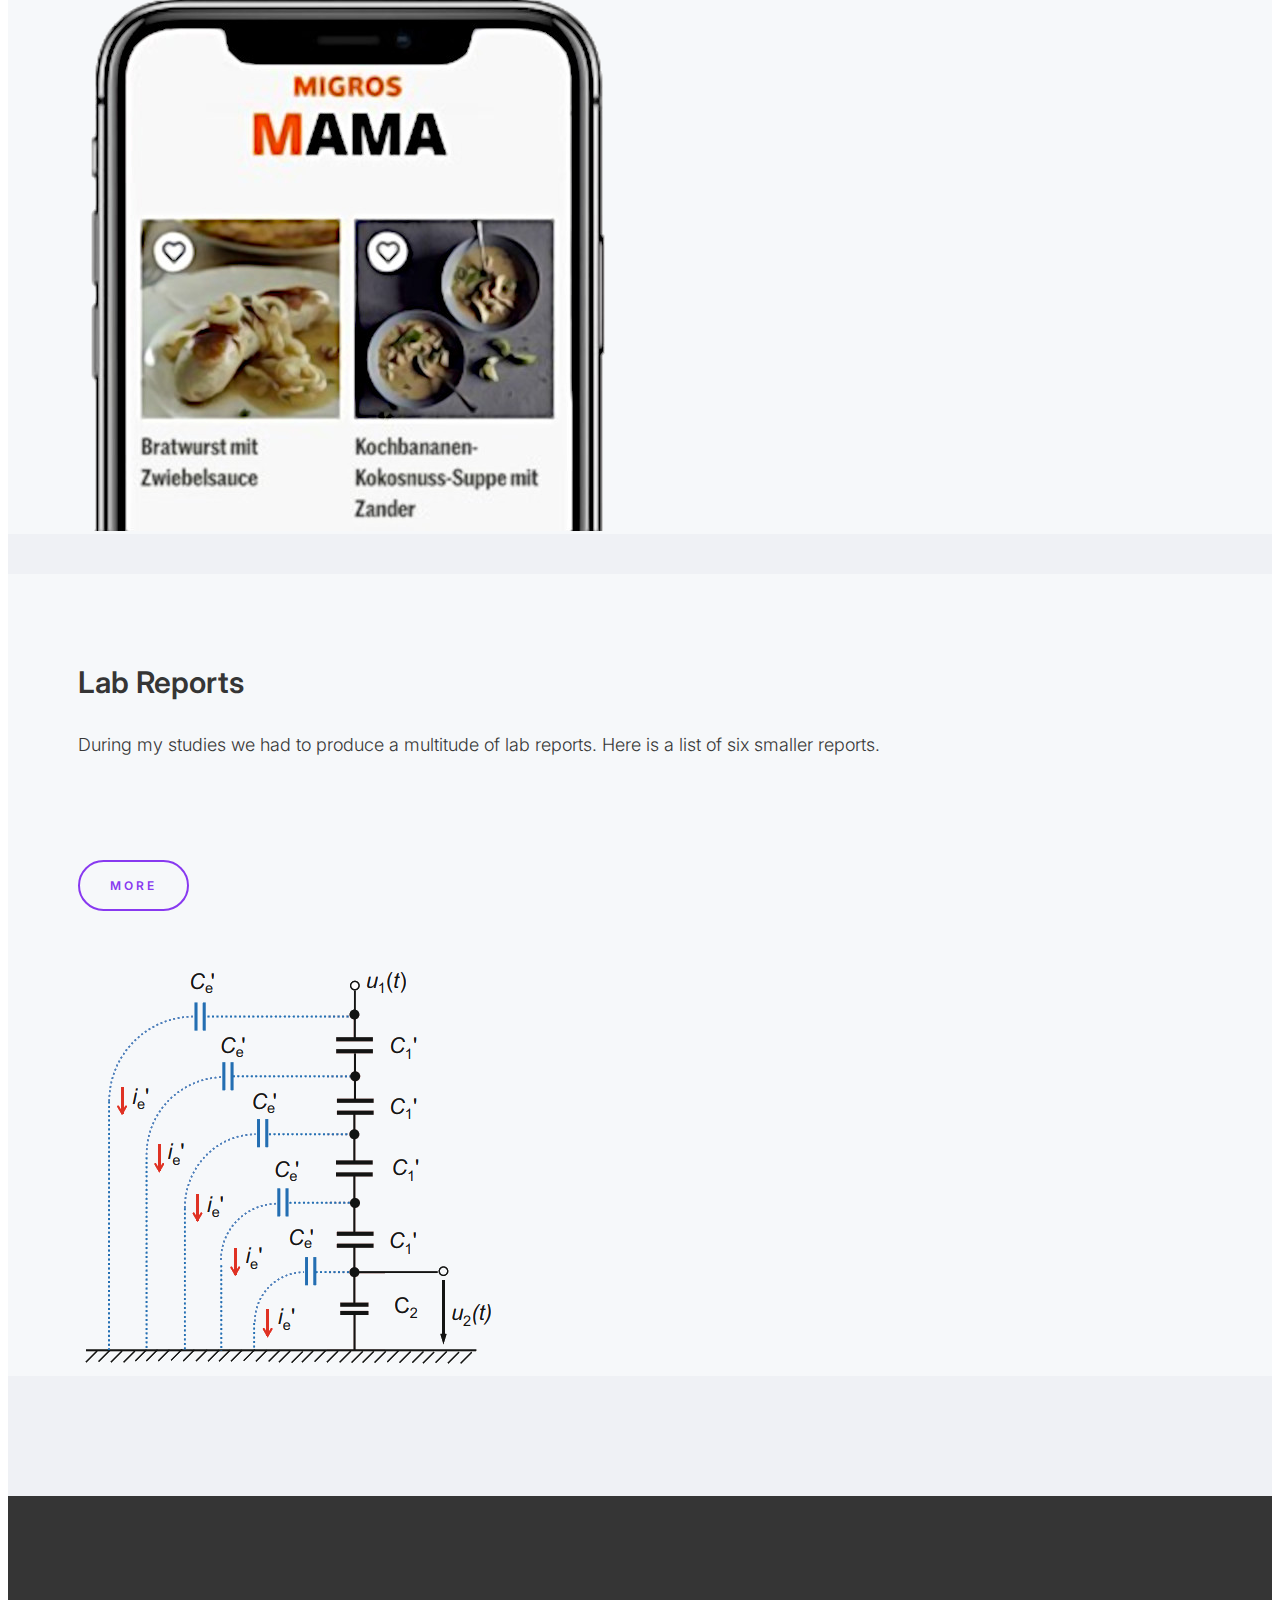
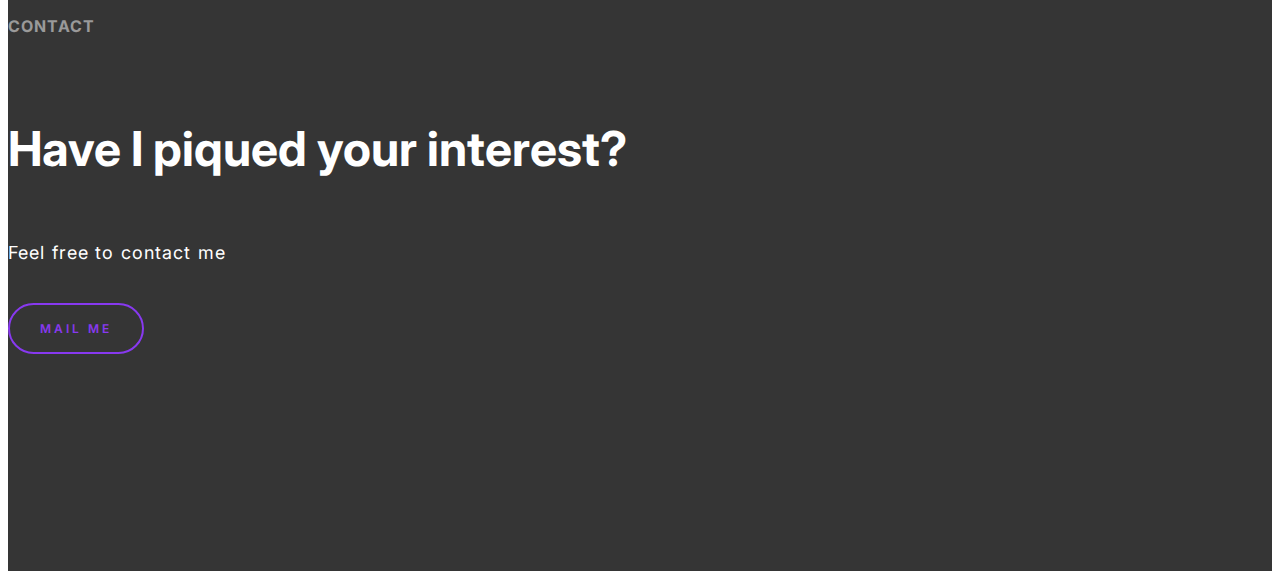
==== commit cef7631f: "Updated cv with promotion" ====
--- a/index.html
+++ b/index.html
@@ -136,15 +136,20 @@
       <section>
         <div class="contentenglish">
           <h2 class="ds-heading">About Me</h2>
-          <p>Hello, I am Nando Galliard, an electrical engineer specializing in VLSI and Communication Systems. 
-          <br> 
-          I currently work as a <b class="thick">Junior FPGA/SoC Firmware Engineer</b> at Enclustra, where I am actively involved in developing cutting-edge solutions.
-          <br><br>          
-          I completed my <b class="thick">master's degree  Electrical Engineering at ETH Zürich</b>, focusing on the design and development of a hardware in the loop (HIL) testbed for embedded devices. This project allowed me to explore the intricate interplay between software and hardware, deepening my understanding of embedded operating systems such as Petalinux, FreeRTOS, and Zephyr.
-          Driven by my passion for embedded design, very large-scale integration, and communication networks.
-          <br><br>
-          I am committed to pushing the boundaries of technology in these areas. I thrive on the challenges of researching, designing, and building innovative advancements in embedded systems.
-          If you have any inquiries or would like to connect, please do not hesitate to get in touch.
+          <p>Hello, I am Nando Galliard, an electrical engineer specializing in VLSI and Communication Systems.
+            <br>
+            I currently work as a <b class="thick">FPGA/SoC Embedded Software Engineer</b> at Enclustra, where I am
+            actively involved in developing cutting-edge solutions.
+            <br><br>
+            I completed my <b class="thick">master's degree Electrical Engineering at ETH Zürich</b>, focusing on the
+            design and development of a hardware in the loop (HIL) testbed for embedded devices. This project allowed me
+            to explore the intricate interplay between software and hardware, deepening my understanding of embedded
+            operating systems such as Petalinux, FreeRTOS, and Zephyr.
+            Driven by my passion for embedded design, very large-scale integration, and communication networks.
+            <br><br>
+            I am committed to pushing the boundaries of technology in these areas. I thrive on the challenges of
+            researching, designing, and building innovative advancements in embedded systems.
+            If you have any inquiries or would like to connect, please do not hesitate to get in touch.
           </p>
           <!-- <div class="ds-button-sec text-center">
             <a href="assets/pdf/Nando_Galliard_CV_English.pdf" class="ds-button" target="_blank">Download Resume</a>
@@ -152,14 +157,21 @@
         </div>
         <div class="contentdeutsch">
           <h2 class="ds-heading">Über mich</h2>
-          <p>Hallo, ich bin Nando Galliard, ein Elektroingenieur mit Schwerpunkt VLSI und Kommunikationssysteme. 
+          <p>Hallo, ich bin Nando Galliard, ein Elektroingenieur mit Schwerpunkt VLSI und Kommunikationssysteme.
             <br>
-            Derzeit arbeite ich als <b class="thick">Junior FPGA/SoC Firmware-Ingenieur</b> bei Enclustra, wo ich aktiv an der Entwicklung modernster Lösungen beteiligt bin.
+            Derzeit arbeite ich als <b class="thick">FPGA/SoC Embedded Software Ingenieur</b> bei Enclustra, wo ich
+            aktiv an der Entwicklung modernster Lösungen beteiligt bin.
             <br><br>
-            Ich habe meinen <b class="thick">Master-Abschluss in Elektrotechnik an der ETH Zürich</b> absolviert und mich dabei auf das Design und die Entwicklung einer Hardware-in-the-Loop (HIL) Testumgebung für eingebettete Geräte spezialisiert. Dieses Projekt ermöglichte es mir, das komplexe Zusammenspiel von Software und Hardware zu erforschen und meine Kenntnisse in eingebetteten Betriebssystemen wie Petalinux, FreeRTOS und Zephyr zu vertiefen.
-            Getrieben von meiner Leidenschaft für eingebettetes Design, VLSI und Kommunikationsnetze, setze ich mich dafür ein, die Grenzen der Technologie in diesen Bereichen zu erweitern. 
+            Ich habe meinen <b class="thick">Master-Abschluss in Elektrotechnik an der ETH Zürich</b> absolviert und
+            mich dabei auf das Design und die Entwicklung einer Hardware-in-the-Loop (HIL) Testumgebung für eingebettete
+            Geräte spezialisiert. Dieses Projekt ermöglichte es mir, das komplexe Zusammenspiel von Software und
+            Hardware zu erforschen und meine Kenntnisse in eingebetteten Betriebssystemen wie Petalinux, FreeRTOS und
+            Zephyr zu vertiefen.
+            Getrieben von meiner Leidenschaft für eingebettetes Design, VLSI und Kommunikationsnetze, setze ich mich
+            dafür ein, die Grenzen der Technologie in diesen Bereichen zu erweitern.
             <br><br>
-            Ich liebe es, mich den Herausforderungen der Forschung, des Designs und des Aufbaus innovativer Fortschritte in eingebetteten Systemen zu stellen.
+            Ich liebe es, mich den Herausforderungen der Forschung, des Designs und des Aufbaus innovativer Fortschritte
+            in eingebetteten Systemen zu stellen.
             Wenn Sie Fragen haben oder sich vernetzen möchten, zögern Sie bitte nicht mit mir Kontakt aufzunehmen.
           </p>
           <!-- Sport, Hobbys, Freizit -->
@@ -330,16 +342,32 @@
               <section>
                 <div class="contentenglish">
                   <h3 class="ds-work-tilte">Master Thesis</h3>
-                  <p>The thesis focused on the development of a hardware in the loop (HIL) testbed for embedded devices. The aim was to address the challenge of reproducing stimulus with precise timing in the nanoseconds and interacting with specific components of an embedded device. The testbed included a power profiler module, power delivery module, and data interposer module, enabling accurate current measurement, power delivery, and communication with the device under test (DUT). The research resulted in a comprehensive solution for testing low-power devices and those requiring high inrush current, such as FPGAs. The modular design of the testbed allows for flexibility and future expansion to meet the evolving needs of embedded systems testing.</p>
+                  <p>The thesis focused on the development of a hardware in the loop (HIL) testbed for embedded devices.
+                    The aim was to address the challenge of reproducing stimulus with precise timing in the nanoseconds
+                    and interacting with specific components of an embedded device. The testbed included a power
+                    profiler module, power delivery module, and data interposer module, enabling accurate current
+                    measurement, power delivery, and communication with the device under test (DUT). The research
+                    resulted in a comprehensive solution for testing low-power devices and those requiring high inrush
+                    current, such as FPGAs. The modular design of the testbed allows for flexibility and future
+                    expansion to meet the evolving needs of embedded systems testing.</p>
                   <a href="assets/pdf/HS2022_Masterthesis_Report_Nando_Galliard_Combined_Power_Tracer_and_Sensor_Emulator_for_DUT.pdf"
                     class="ds-button" target="_blank">Download</a>
-                  </div>
+                </div>
                 <div class="contentdeutsch">
                   <h3 class="ds-work-tilte">Masterarbeit</h3>
-                  <p>Die Masterarbeit konzentrierte sich auf die Entwicklung einer Hardware-in-the-Loop (HIL)-Testumgebung für eingebettete Geräte. Ziel war es, die Herausforderung zu meistern, Stimuli mit präzisem Timing im Nanosekundenbereich zu reproduzieren und mit spezifischen Komponenten eines eingebetteten Geräts zu interagieren. Das Testbed umfasste ein Power-Profiler-Modul, ein Power-Delivery-Modul und ein Daten-Interposer-Modul, die eine genaue Strommessung, Power-Delivery und Kommunikation mit dem zu testenden Gerät (DUT) ermöglichten. Das Ergebnis der Forschung war eine umfassende Lösung für das Testen von Geräten mit geringem Stromverbrauch und solchen, die einen hohen Einschaltstrom benötigen, wie z. B. FPGAs. Der modulare Aufbau des Prüfstandes ermöglicht Flexibilität und zukünftige Erweiterungen, um den sich entwickelnden Anforderungen beim Testen eingebetteter Systeme gerecht zu werden.</p>
-                    <a href="assets/pdf/HS2022_Masterthesis_Report_Nando_Galliard_Combined_Power_Tracer_and_Sensor_Emulator_for_DUT.pdf"
-                      class="ds-button" target="_blank">Herunterladen</a>
-                    </div>
+                  <p>Die Masterarbeit konzentrierte sich auf die Entwicklung einer Hardware-in-the-Loop
+                    (HIL)-Testumgebung für eingebettete Geräte. Ziel war es, die Herausforderung zu meistern, Stimuli
+                    mit präzisem Timing im Nanosekundenbereich zu reproduzieren und mit spezifischen Komponenten eines
+                    eingebetteten Geräts zu interagieren. Das Testbed umfasste ein Power-Profiler-Modul, ein
+                    Power-Delivery-Modul und ein Daten-Interposer-Modul, die eine genaue Strommessung, Power-Delivery
+                    und Kommunikation mit dem zu testenden Gerät (DUT) ermöglichten. Das Ergebnis der Forschung war eine
+                    umfassende Lösung für das Testen von Geräten mit geringem Stromverbrauch und solchen, die einen
+                    hohen Einschaltstrom benötigen, wie z. B. FPGAs. Der modulare Aufbau des Prüfstandes ermöglicht
+                    Flexibilität und zukünftige Erweiterungen, um den sich entwickelnden Anforderungen beim Testen
+                    eingebetteter Systeme gerecht zu werden.</p>
+                  <a href="assets/pdf/HS2022_Masterthesis_Report_Nando_Galliard_Combined_Power_Tracer_and_Sensor_Emulator_for_DUT.pdf"
+                    class="ds-button" target="_blank">Herunterladen</a>
+                </div>
               </section>
             </div>
             <div class="col-12 col-sm-12 col-md-5 col-lg-5 col-xl-5 col-xxl-5">
